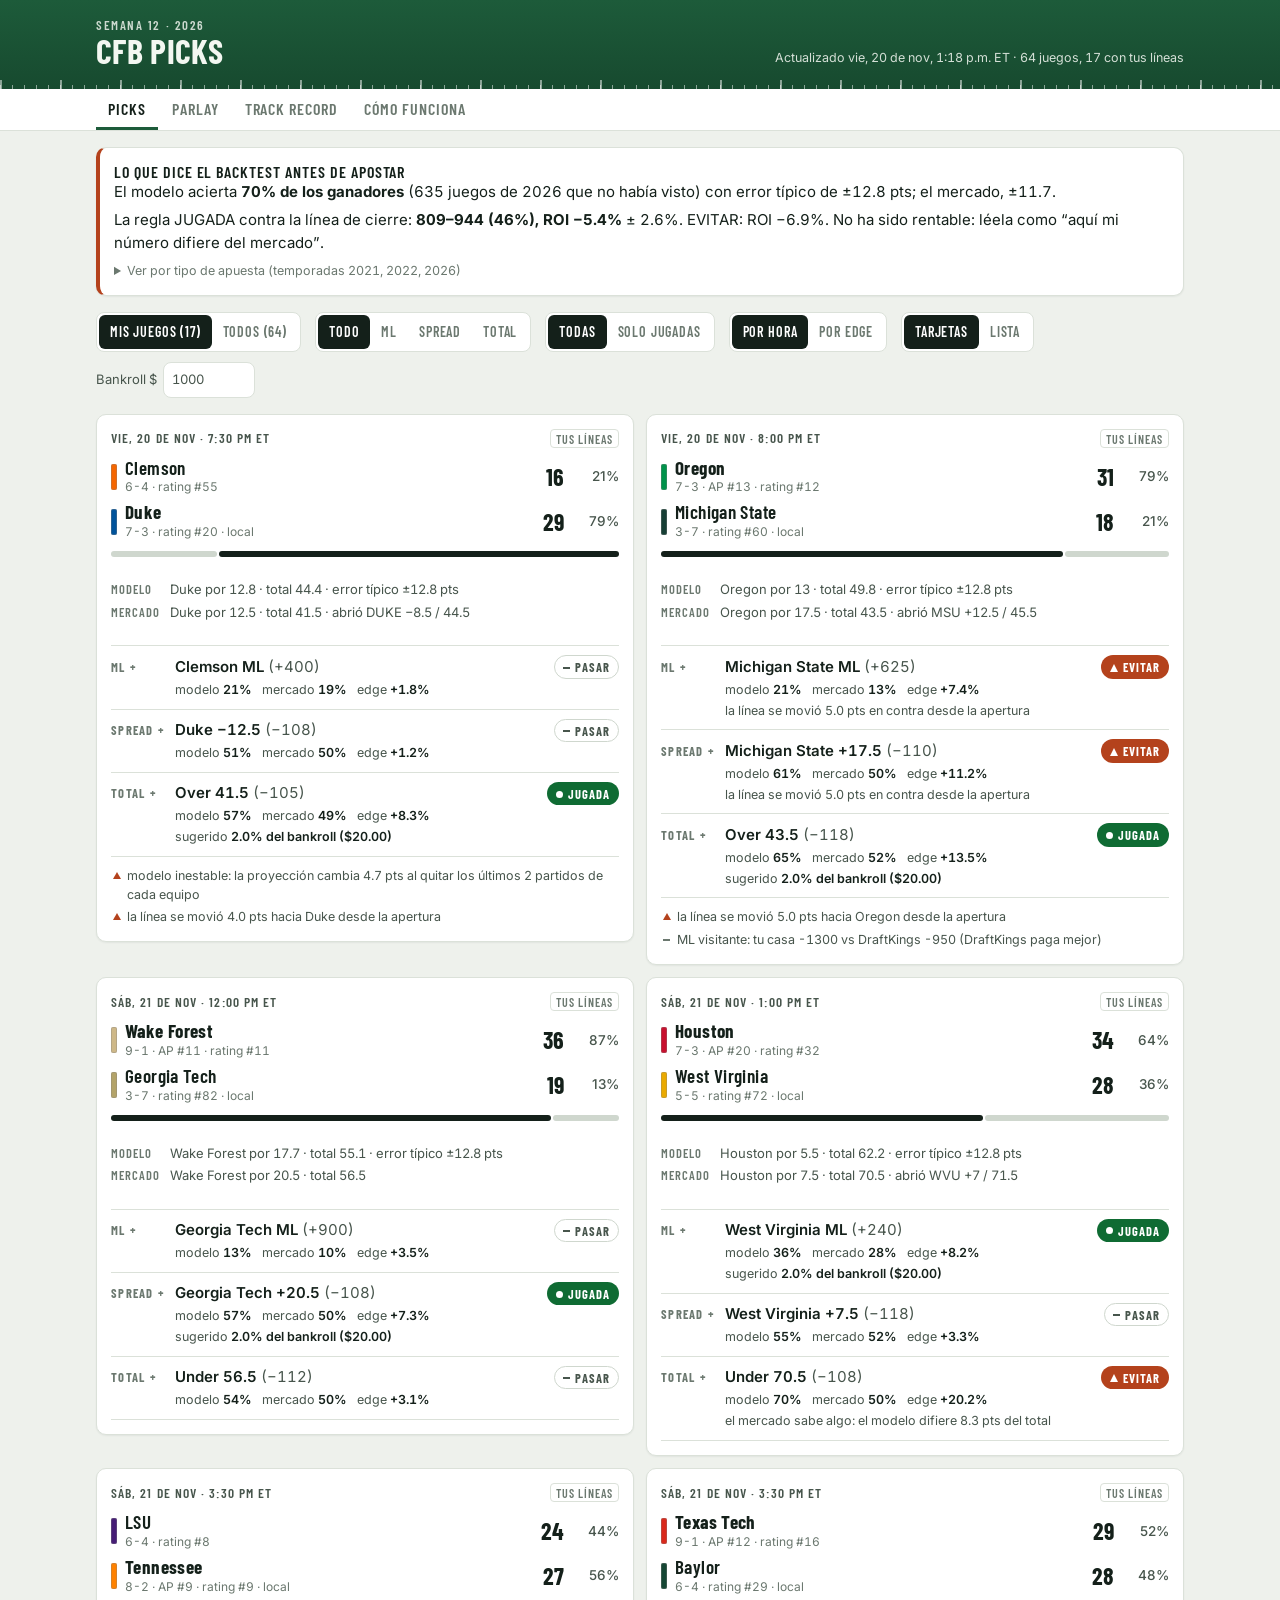
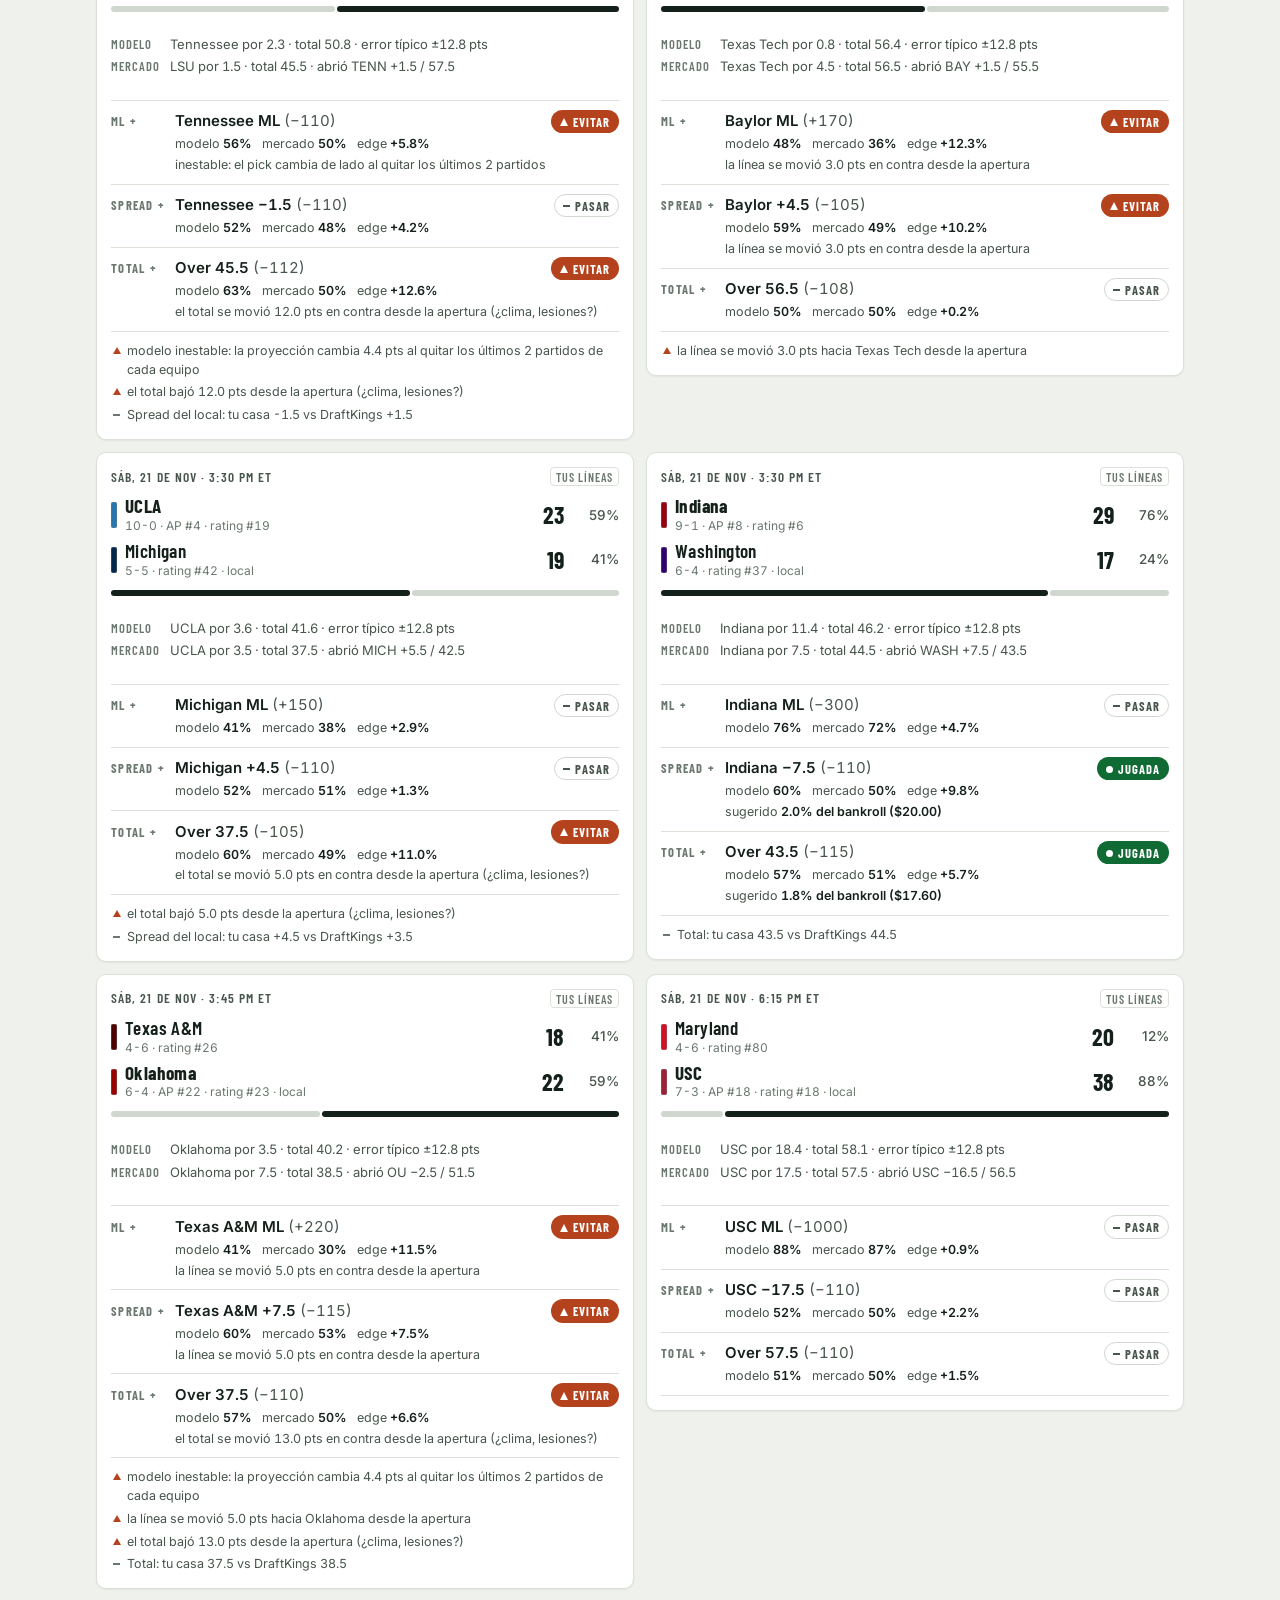
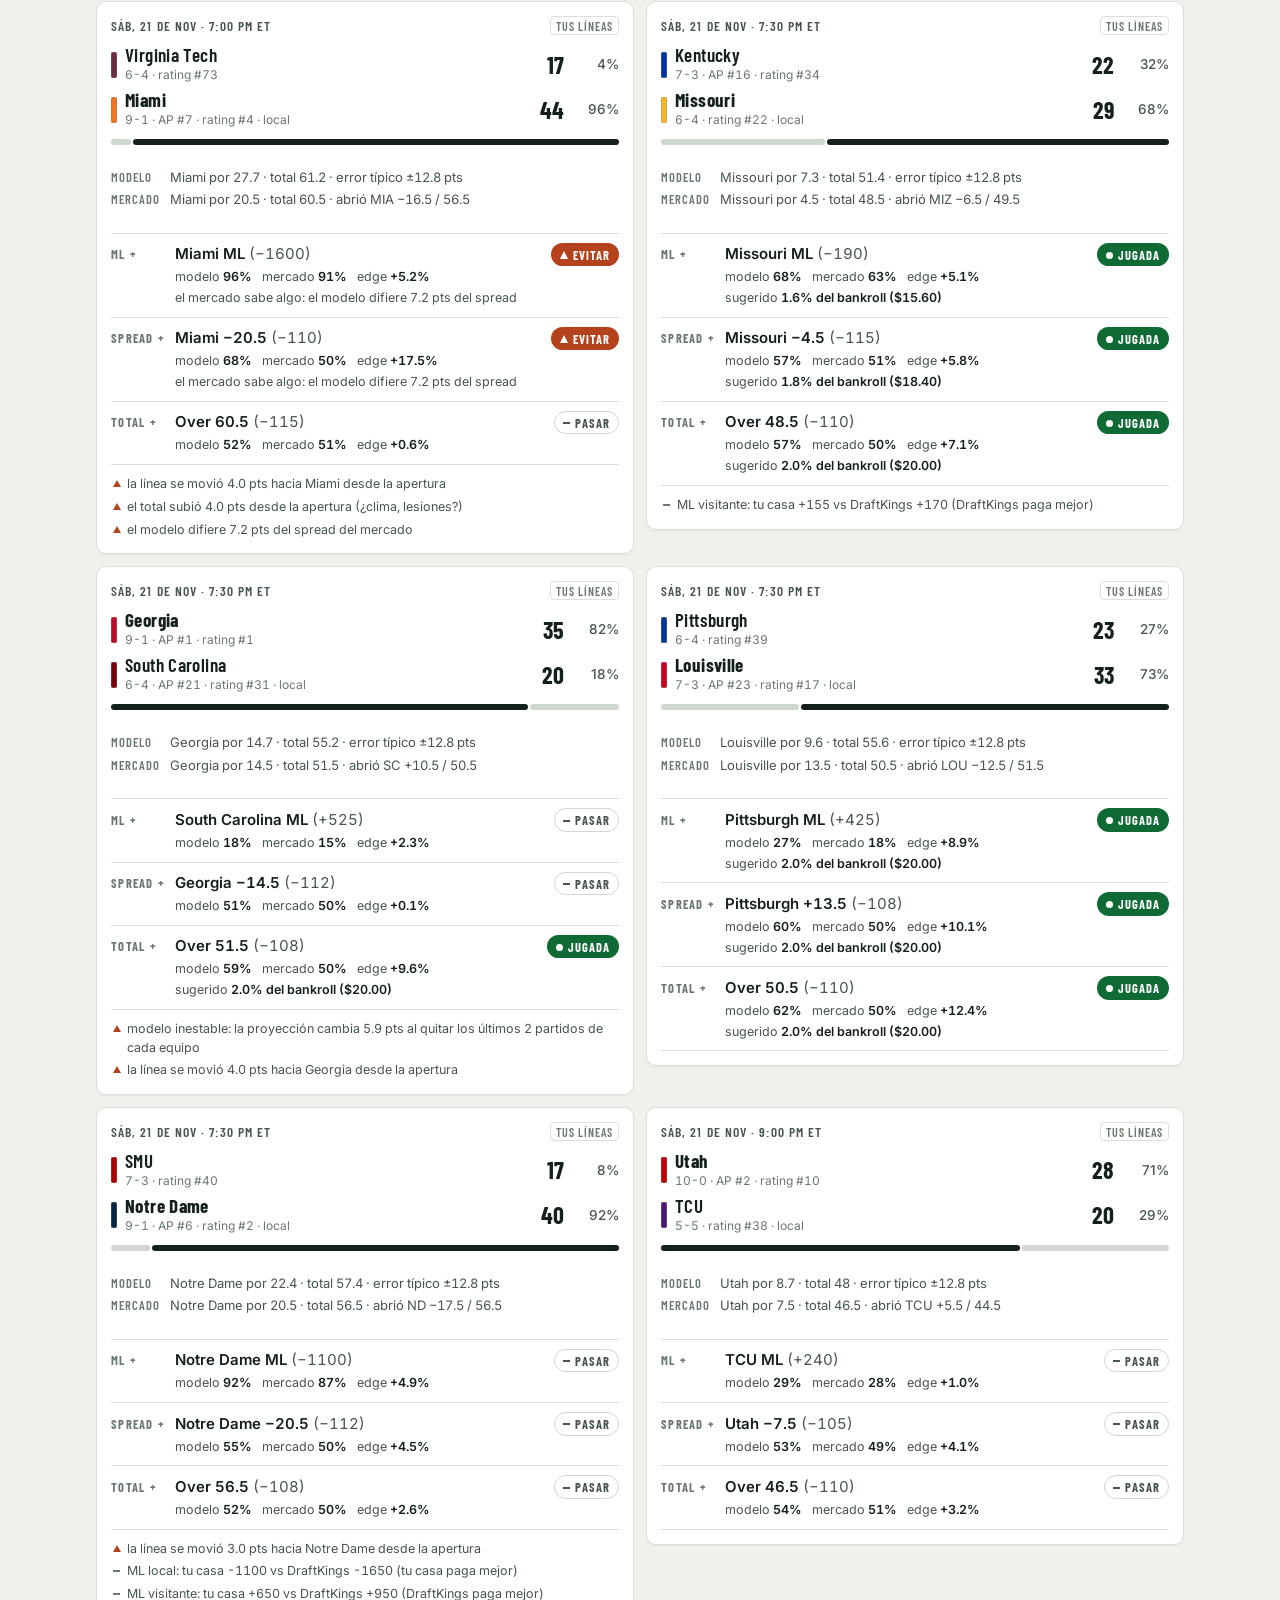
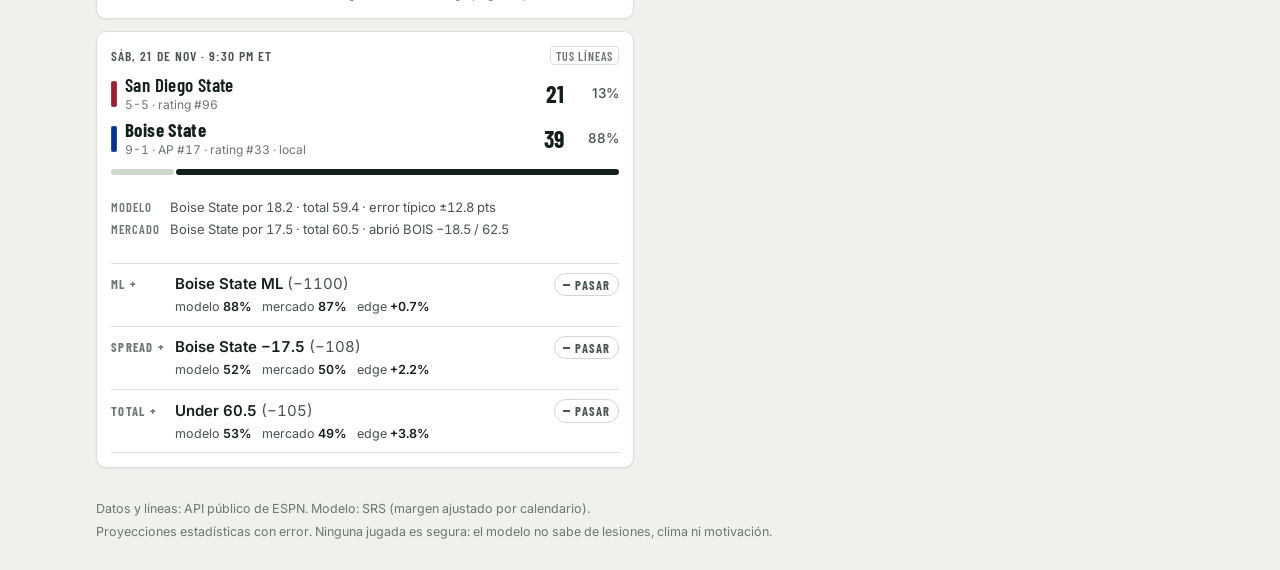
==== cfb-picks/site/index.html @ 41bb244f "Add cfb-picks: ESPN pipeline, SRS model with walk-forward backtest, picks site - Data: ESPN scoreboa" ====
<!doctype html>
<html lang="es">
<head>
<meta charset="utf-8">
<meta name="viewport" content="width=device-width, initial-scale=1, viewport-fit=cover">
<!-- head:start -->
<title>CFB Picks</title>
<meta name="claude:viewport-fit-sides" content="cover">
<link rel="stylesheet" href="https://fonts.googleapis.com/css2?family=Barlow+Condensed:wght@500;600;700&family=Inter:wght@400;500;600;700&display=swap">
<!-- head:end -->
<link rel="stylesheet" href="styles.css">
</head>
<body>
<!-- body:start -->
<header class="field">
  <div class="wrap field-inner">
    <div>
      <p class="eyebrow" id="hdr-week">College football</p>
      <h1>CFB Picks</h1>
    </div>
    <p class="field-meta" id="hdr-meta">Cargando…</p>
  </div>
  <div class="hashmarks" aria-hidden="true"></div>
</header>

<nav class="tabs" aria-label="Secciones">
  <div class="wrap tabs-inner">
    <a href="#picks" data-view="picks">Picks</a>
    <a href="#parlay" data-view="parlay">Parlay</a>
    <a href="#record" data-view="record">Track record</a>
    <a href="#como" data-view="como">Cómo funciona</a>
  </div>
</nav>

<main class="wrap" id="view" tabindex="-1">
  <p class="loading">Cargando los picks…</p>
</main>

<footer class="wrap foot">
  <p id="foot-gen"></p>
  <p>Proyecciones estadísticas con error. Ninguna jugada es segura: el modelo no sabe de lesiones, clima ni motivación.</p>
</footer>

<div class="tooltip" id="tooltip" role="status" hidden></div>
<!-- body:end -->
<script src="app.js"></script>
</body>
</html>
---- cfb-picks/site/styles.css ----
/* Layout: una banda "campo" arriba, pestañas pegajosas y una columna de tarjetas
   (dos columnas en pantallas anchas). Los números van en cifras tabulares. */
:root {
  --bg: #eef1ec;
  --surface: #ffffff;
  --surface-2: #f5f7f3;
  --ink: #14201a;
  --ink-2: #47554c;
  --muted: #6b786f;
  --line: #dbe1d9;
  --track: #cfd7ce;
  --field: #1d5b3a;
  --field-2: #174a2f;
  --field-ink: #f3f7f1;
  --chalk: rgba(255, 255, 255, 0.5);
  --play-bg: #0f6b33;
  --play-fg: #ffffff;
  --avoid-bg: #b4421c;
  --avoid-fg: #ffffff;
  --pass-fg: #47554c;
  --warn-ink: #8f3412;
  --good-ink: #0b5f2b;
  --bad-ink: #a12a2a;
  --series-1: #2a78d6;
  --series-2: #eb6834;
  --focus: #2a78d6;
  --shadow: 0 1px 2px rgba(20, 32, 26, 0.06);
  --display: "Barlow Condensed", "Arial Narrow", "Roboto Condensed", system-ui, sans-serif;
  --body: Inter, system-ui, -apple-system, "Segoe UI", Roboto, sans-serif;
  padding-top: env(safe-area-inset-top, 0px);
  padding-bottom: env(safe-area-inset-bottom, 0px);
}
@media (prefers-color-scheme: dark) {
  :root:not([data-theme="light"]) {
    --bg: #0e1411;
    --surface: #171f1a;
    --surface-2: #1d2721;
    --ink: #ecf1eb;
    --ink-2: #b8c3ba;
    --muted: #8a968d;
    --line: #2a352e;
    --track: #364239;
    --field: #17422b;
    --field-2: #123623;
    --field-ink: #eef4ec;
    --chalk: rgba(255, 255, 255, 0.34);
    --play-bg: #2faa58;
    --play-fg: #06140b;
    --avoid-bg: #e2733f;
    --avoid-fg: #1c0a03;
    --pass-fg: #b8c3ba;
    --warn-ink: #f0996d;
    --good-ink: #5fce85;
    --bad-ink: #ef8a8a;
    --series-1: #3987e5;
    --series-2: #d95926;
    --focus: #6aa6ee;
    --shadow: none;
    color-scheme: dark;
  }
}
:root[data-theme="dark"] {
  --bg: #0e1411;
  --surface: #171f1a;
  --surface-2: #1d2721;
  --ink: #ecf1eb;
  --ink-2: #b8c3ba;
  --muted: #8a968d;
  --line: #2a352e;
  --track: #364239;
  --field: #17422b;
  --field-2: #123623;
  --field-ink: #eef4ec;
  --chalk: rgba(255, 255, 255, 0.34);
  --play-bg: #2faa58;
  --play-fg: #06140b;
  --avoid-bg: #e2733f;
  --avoid-fg: #1c0a03;
  --pass-fg: #b8c3ba;
  --warn-ink: #f0996d;
  --good-ink: #5fce85;
  --bad-ink: #ef8a8a;
  --series-1: #3987e5;
  --series-2: #d95926;
  --focus: #6aa6ee;
  --shadow: none;
  color-scheme: dark;
}

* { box-sizing: border-box; }
html { -webkit-text-size-adjust: 100%; }
body {
  margin: 0;
  background: var(--bg);
  color: var(--ink);
  font: 400 15px/1.5 var(--body);
  font-variant-numeric: tabular-nums;
}
body::before {
  content: "";
  position: fixed;
  inset: 0 0 auto;
  height: env(safe-area-inset-top, 0px);
  z-index: 10;
  background: var(--field);
}
h1, h2, h3, p { margin: 0; }
button, input, select { font: inherit; color: inherit; }
a { color: inherit; }
:focus-visible { outline: 2px solid var(--focus); outline-offset: 2px; border-radius: 4px; }

.wrap {
  max-width: 1120px;
  margin-inline: auto;
  padding-left: max(16px, env(safe-area-inset-left, 0px));
  padding-right: max(16px, env(safe-area-inset-right, 0px));
}

/* ------------------------------------------------------------ banda superior */
.field {
  background: linear-gradient(180deg, var(--field), var(--field-2));
  color: var(--field-ink);
  margin-top: calc(-1 * env(safe-area-inset-top, 0px));
  padding-top: calc(env(safe-area-inset-top, 0px) + 18px);
}
.field-inner { display: flex; flex-wrap: wrap; align-items: flex-end; justify-content: space-between; gap: 6px 20px; padding-block: 0 12px; }
.eyebrow { font: 600 13px/1.2 var(--display); letter-spacing: 0.12em; text-transform: uppercase; opacity: 0.82; }
h1 { font: 700 34px/1 var(--display); letter-spacing: 0.01em; text-transform: uppercase; }
.field-meta { font-size: 12.5px; opacity: 0.86; min-width: 0; }
/* Marcas de yarda: una raya corta cada 5 "yardas" y una larga cada 10. */
.hashmarks {
  height: 9px;
  background:
    repeating-linear-gradient(90deg, var(--chalk) 0 2px, transparent 2px 60px) 0 100% / 100% 9px no-repeat,
    repeating-linear-gradient(90deg, var(--chalk) 0 1px, transparent 1px 12px) 0 100% / 100% 4px no-repeat;
}

.tabs {
  position: sticky;
  top: env(safe-area-inset-top, 0px);
  z-index: 9;
  background: var(--surface);
  border-bottom: 1px solid var(--line);
}
.tabs-inner { display: flex; gap: 2px; overflow-x: auto; scrollbar-width: none; }
.tabs-inner::-webkit-scrollbar { display: none; }
.tabs a {
  flex: 0 0 auto;
  padding: 12px 12px 10px;
  font: 600 16px/1 var(--display);
  letter-spacing: 0.06em;
  text-transform: uppercase;
  text-decoration: none;
  color: var(--muted);
  border-bottom: 3px solid transparent;
}
.tabs a[aria-current="page"] { color: var(--ink); border-bottom-color: var(--field); }

main { padding-block: 16px 28px; display: flex; flex-direction: column; gap: 16px; min-height: 50vh; }
main:focus { outline: none; }
.loading, .empty { color: var(--muted); padding-block: 24px; }
.foot { padding-block: 4px 28px; color: var(--muted); font-size: 12.5px; display: flex; flex-direction: column; gap: 4px; }

/* -------------------------------------------------------------- piezas base */
.h2 { font: 700 22px/1.15 var(--display); letter-spacing: 0.03em; text-transform: uppercase; text-wrap: balance; }
.h3 { font: 600 16px/1.2 var(--display); letter-spacing: 0.06em; text-transform: uppercase; color: var(--ink-2); }
.lede { color: var(--ink-2); max-width: 68ch; }
.small { font-size: 12.5px; color: var(--muted); }
.stack { display: flex; flex-direction: column; gap: 12px; }
.panel { background: var(--surface); border: 1px solid var(--line); border-radius: 10px; padding: 14px; box-shadow: var(--shadow); min-width: 0; }
.panel.flat { background: var(--surface-2); box-shadow: none; }
.num { font-variant-numeric: tabular-nums; white-space: nowrap; }
.pos { color: var(--good-ink); }
.neg { color: var(--bad-ink); }

.pill {
  display: inline-flex; align-items: center; gap: 5px;
  font: 700 12.5px/1 var(--display); letter-spacing: 0.08em; text-transform: uppercase;
  padding: 5px 8px 4px; border-radius: 999px; white-space: nowrap; border: 1.5px solid transparent;
}
.pill::before { content: ""; width: 7px; height: 7px; flex: 0 0 auto; }
.pill.jugada { background: var(--play-bg); color: var(--play-fg); }
.pill.jugada::before { background: currentColor; border-radius: 50%; }
.pill.evitar { background: var(--avoid-bg); color: var(--avoid-fg); }
.pill.evitar::before { width: 0; height: 0; border-left: 4.5px solid transparent; border-right: 4.5px solid transparent; border-bottom: 8px solid currentColor; }
.pill.pasar, .pill.sin { color: var(--pass-fg); border-color: var(--track); }
.pill.pasar::before, .pill.sin::before { height: 2px; background: currentColor; }

/* ------------------------------------------------------------------ filtros */
.filters { display: flex; flex-wrap: wrap; gap: 10px 14px; align-items: center; }
.seg { display: inline-flex; background: var(--surface); border: 1px solid var(--line); border-radius: 8px; padding: 2px; }
.seg button {
  border: 0; background: transparent; cursor: pointer; border-radius: 6px;
  padding: 7px 11px; min-height: 34px;
  font: 600 14px/1 var(--display); letter-spacing: 0.06em; text-transform: uppercase; color: var(--muted);
}
.seg button[aria-pressed="true"] { background: var(--ink); color: var(--surface); }
.field-input { display: inline-flex; align-items: center; gap: 6px; font-size: 13px; color: var(--ink-2); }
.field-input input { width: 92px; padding: 7px 8px; border: 1px solid var(--line); border-radius: 8px; background: var(--surface); min-height: 34px; }
.btn {
  border: 1px solid var(--line); background: var(--surface); border-radius: 8px; padding: 8px 12px; min-height: 36px; cursor: pointer;
  font: 600 14px/1 var(--display); letter-spacing: 0.06em; text-transform: uppercase;
}
.btn.primary { background: var(--ink); color: var(--surface); border-color: var(--ink); }
.btn.ghost { background: transparent; }

/* ------------------------------------------------------------------- avisos */
.notice { border-left: 4px solid var(--avoid-bg); }
.notice .h3 { color: var(--ink); }
.notice p + p { margin-top: 6px; }
.notice details { margin-top: 8px; }
summary { cursor: pointer; }
.kv { display: grid; grid-template-columns: repeat(auto-fit, minmax(150px, 1fr)); gap: 10px; }
.kv > div { min-width: 0; }
.kv .k { font: 600 12.5px/1.2 var(--display); letter-spacing: 0.08em; text-transform: uppercase; color: var(--muted); }
.kv .v { font: 600 22px/1.2 var(--body); font-variant-numeric: normal; }
.kv .s { font-size: 12.5px; color: var(--muted); }

/* ----------------------------------------------------------------- tarjetas */
.cards { display: grid; grid-template-columns: repeat(auto-fill, minmax(min(100%, 420px), 1fr)); gap: 12px; align-items: start; }
.game { display: flex; flex-direction: column; gap: 10px; }
.game-top { display: flex; justify-content: space-between; align-items: center; gap: 8px; }
.kick { font: 600 13.5px/1 var(--display); letter-spacing: 0.08em; text-transform: uppercase; color: var(--ink-2); }
.tag { font: 600 12px/1 var(--display); letter-spacing: 0.08em; text-transform: uppercase; color: var(--muted); border: 1px solid var(--line); border-radius: 4px; padding: 3px 5px 2px; }
.tags { display: flex; gap: 6px; }

.teams { display: grid; grid-template-columns: minmax(0, 1fr) auto auto; gap: 6px 12px; align-items: center; }
.team { display: flex; align-items: center; gap: 8px; min-width: 0; }
.chip { width: 6px; height: 26px; border-radius: 2px; flex: 0 0 auto; box-shadow: inset 0 0 0 1px rgba(128, 128, 128, 0.35); }
.team-name { min-width: 0; }
.team-name b { font: 600 19px/1.1 var(--display); letter-spacing: 0.02em; display: block; overflow-wrap: anywhere; }
.team-name span { font-size: 12px; color: var(--muted); display: block; }
.proj { font: 700 24px/1 var(--display); text-align: right; }
.wp { font: 500 13.5px/1 var(--body); color: var(--ink-2); text-align: right; min-width: 3.2em; }
.team.fav .team-name b { font-weight: 700; }
.wpbar { display: flex; gap: 2px; height: 6px; }
.wpbar i { display: block; height: 100%; background: var(--track); border-radius: 3px; min-width: 2px; }
.wpbar i.fav { background: var(--ink); }

.lines { display: grid; grid-template-columns: auto minmax(0, 1fr); gap: 3px 10px; font-size: 13px; color: var(--ink-2); }
.lines dt { font: 600 12.5px/1.5 var(--display); letter-spacing: 0.08em; text-transform: uppercase; color: var(--muted); }
.lines dd { margin: 0; min-width: 0; }

.markets { display: flex; flex-direction: column; border-top: 1px solid var(--line); }
.mkt { border-bottom: 1px solid var(--line); }
.mkt > summary { list-style: none; display: grid; grid-template-columns: 54px minmax(0, 1fr) auto; gap: 2px 10px; align-items: center; padding: 9px 0; }
.mkt > summary::-webkit-details-marker { display: none; }
.mkt-type { font: 700 12.5px/1 var(--display); letter-spacing: 0.1em; text-transform: uppercase; color: var(--muted); }
.mkt-pick { font-weight: 600; min-width: 0; overflow-wrap: anywhere; }
.mkt-pick .price { font-weight: 400; color: var(--ink-2); }
.mkt-sub { grid-column: 2 / 4; font-size: 12.5px; color: var(--ink-2); display: flex; flex-wrap: wrap; gap: 2px 10px; }
.mkt-sub b { color: var(--ink); font-weight: 600; }
.mkt-body { padding: 0 0 10px 64px; font-size: 12.5px; color: var(--ink-2); display: flex; flex-direction: column; gap: 6px; }
.mkt-body ul { margin: 0; padding-left: 16px; }
.mkt[open] > summary .mkt-type::after { content: " −"; }
.mkt:not([open]) > summary .mkt-type::after { content: " +"; }
.alerts { margin: 0; padding: 0; list-style: none; display: flex; flex-direction: column; gap: 4px; font-size: 12.5px; }
.alerts li { padding-left: 16px; position: relative; color: var(--ink-2); }
.alerts li::before { content: ""; position: absolute; left: 2px; top: 5px; border-left: 4px solid transparent; border-right: 4px solid transparent; border-bottom: 7px solid var(--avoid-bg); }
.alerts li.cmp::before { border: 0; width: 7px; height: 2px; top: 8px; left: 2px; background: var(--muted); }
.note { font-size: 13px; background: var(--surface-2); border-radius: 6px; padding: 8px 10px; }

table { border-collapse: collapse; width: 100%; font-size: 13px; }
th, td { padding: 7px 8px; text-align: right; border-bottom: 1px solid var(--line); white-space: nowrap; }
th { font: 600 12.5px/1.2 var(--display); letter-spacing: 0.08em; text-transform: uppercase; color: var(--muted); }
th:first-child, td:first-child { text-align: left; padding-left: 0; }
td:last-child, th:last-child { padding-right: 0; }
td.wrapcell { white-space: normal; min-width: 130px; }
tr.hl td { background: var(--surface-2); }
.scroll { overflow-x: auto; }
.mini { font-size: 12.5px; }
.mini th, .mini td { padding: 5px 6px; }

/* -------------------------------------------------------------------- lista */
.plays { display: flex; flex-direction: column; }
.play { display: grid; grid-template-columns: auto minmax(0, 1fr) auto; gap: 2px 10px; align-items: center; padding: 10px 0; border-bottom: 1px solid var(--line); }
.play:last-child { border-bottom: 0; }
.play .what { font-weight: 600; min-width: 0; overflow-wrap: anywhere; }
.play .what .price { font-weight: 400; color: var(--ink-2); }
.play .edge { font: 700 19px/1 var(--display); text-align: right; }
.play .sub { grid-column: 2 / 4; font-size: 12.5px; color: var(--ink-2); }
.rankno { font: 600 13px/1 var(--display); color: var(--muted); min-width: 1.6em; }

/* ------------------------------------------------------------------- parlay */
.legrow { display: grid; grid-template-columns: minmax(0, 1fr); gap: 6px; padding: 10px 0; border-bottom: 1px solid var(--line); }
.legrow:last-child { border-bottom: 0; }
.legrow .when { font-size: 12px; color: var(--muted); }
.legopts { display: grid; grid-template-columns: 1fr 1fr; gap: 6px; }
.leg {
  text-align: left; border: 1.5px solid var(--line); background: var(--surface); border-radius: 8px; padding: 8px 10px; cursor: pointer; min-width: 0;
  display: grid; grid-template-columns: minmax(0, 1fr) auto; gap: 2px 8px; align-items: baseline;
}
.leg b { font: 600 16px/1.15 var(--display); letter-spacing: 0.02em; overflow-wrap: anywhere; }
.leg .o { font-weight: 600; }
.leg .p { grid-column: 1 / 3; font-size: 12px; color: var(--muted); }
.leg[aria-pressed="true"] { border-color: var(--ink); background: var(--surface-2); box-shadow: inset 0 0 0 1px var(--ink); }
.leg:disabled { opacity: 0.5; cursor: default; }
.slip {
  position: sticky; bottom: 0; z-index: 5; background: var(--surface); border: 1px solid var(--line); border-radius: 12px 12px 0 0; border-bottom: 0;
  padding: 0 14px env(safe-area-inset-bottom, 0px); box-shadow: 0 -6px 18px rgba(0, 0, 0, 0.12);
}
.slip > summary { list-style: none; display: flex; justify-content: space-between; align-items: center; gap: 10px; padding: 12px 0; }
.slip > summary::-webkit-details-marker { display: none; }
.slip > summary .h3 { color: var(--ink); }
.slip-sum { font: 700 17px/1 var(--display); letter-spacing: 0.02em; display: inline-flex; align-items: center; gap: 10px; }
.slip-sum::after { content: "Ver"; font: 600 12.5px/1 var(--display); letter-spacing: 0.08em; text-transform: uppercase; color: var(--muted); border: 1px solid var(--line); border-radius: 6px; padding: 5px 7px 4px; }
.slip[open] .slip-sum::after { content: "Ocultar"; }
.slip-body { display: flex; flex-direction: column; gap: 10px; padding-bottom: 12px; max-height: 58vh; overflow-y: auto; }
.slip-grid { display: grid; grid-template-columns: repeat(auto-fit, minmax(96px, 1fr)); gap: 8px 12px; }
.slip-grid .k { font: 600 12px/1.2 var(--display); letter-spacing: 0.08em; text-transform: uppercase; color: var(--muted); }
.slip-grid .v { font: 700 21px/1.1 var(--display); }
.slip-legs { display: flex; flex-wrap: wrap; gap: 6px; }
.slip-legs button { border: 1px solid var(--line); background: var(--surface-2); border-radius: 999px; padding: 5px 9px; font-size: 12.5px; cursor: pointer; }
.weak td:first-child { font-weight: 700; }
.cell2 small { display: block; font-weight: 400; font-size: 11.5px; color: var(--muted); }
.pm { color: var(--muted); font-size: 11.5px; }

/* ------------------------------------------------------------------ gráficas */
.chart { position: relative; width: 100%; }
.chart svg { display: block; width: 100%; height: auto; overflow: visible; }
.chart text { font: 500 11.5px var(--body); fill: var(--muted); font-variant-numeric: tabular-nums; }
.chart .lbl { fill: var(--ink-2); font-weight: 600; }
.chart .grid { stroke: var(--line); stroke-width: 1; }
.chart .axis { stroke: var(--track); stroke-width: 1; }
.legend { display: flex; flex-wrap: wrap; gap: 4px 16px; font-size: 12.5px; color: var(--ink-2); }
.legend span { display: inline-flex; align-items: center; gap: 6px; }
.legend i { width: 14px; height: 3px; border-radius: 2px; display: inline-block; }
.legend i.dot { width: 9px; height: 9px; border-radius: 50%; }
.tooltip {
  position: fixed; z-index: 30; pointer-events: none; max-width: 240px;
  background: var(--ink); color: var(--surface); border-radius: 8px; padding: 8px 10px; font-size: 12.5px; line-height: 1.4;
  box-shadow: 0 6px 20px rgba(0, 0, 0, 0.25);
}
.tooltip b { font-size: 14px; display: block; }
.bars { display: grid; grid-template-columns: minmax(84px, auto) minmax(0, 1fr) auto; gap: 8px 10px; align-items: center; font-size: 13px; }
.bars .bar { height: 14px; background: var(--track); border-radius: 0 4px 4px 0; min-width: 2px; }
.bars .bar.hl { background: var(--series-1); }
.bars .name { color: var(--ink-2); }
.bars .name.hl { color: var(--ink); font-weight: 600; }
.meter { display: inline-block; vertical-align: middle; width: 56px; height: 6px; border-radius: 3px; background: var(--track); margin-right: 6px; overflow: hidden; }
.meter i { display: block; height: 100%; background: var(--series-1); border-radius: 3px; }
.two { display: grid; grid-template-columns: repeat(auto-fit, minmax(min(100%, 420px), 1fr)); gap: 12px; align-items: start; }

.prose { max-width: 70ch; display: flex; flex-direction: column; gap: 10px; }
.prose ul, .prose ol { margin: 0; padding-left: 20px; display: flex; flex-direction: column; gap: 6px; }
.prose code { font-size: 0.92em; background: var(--surface-2); padding: 1px 5px; border-radius: 4px; }

@media (max-width: 480px) {
  h1 { font-size: 30px; }
  .mkt-body { padding-left: 0; }
  .panel { padding: 12px; }
  .opt { display: none; }
  .meter { width: 34px; }
  .mini th, .mini td { padding: 5px 4px; }
}
@media (prefers-reduced-motion: reduce) { * { scroll-behavior: auto !important; } }
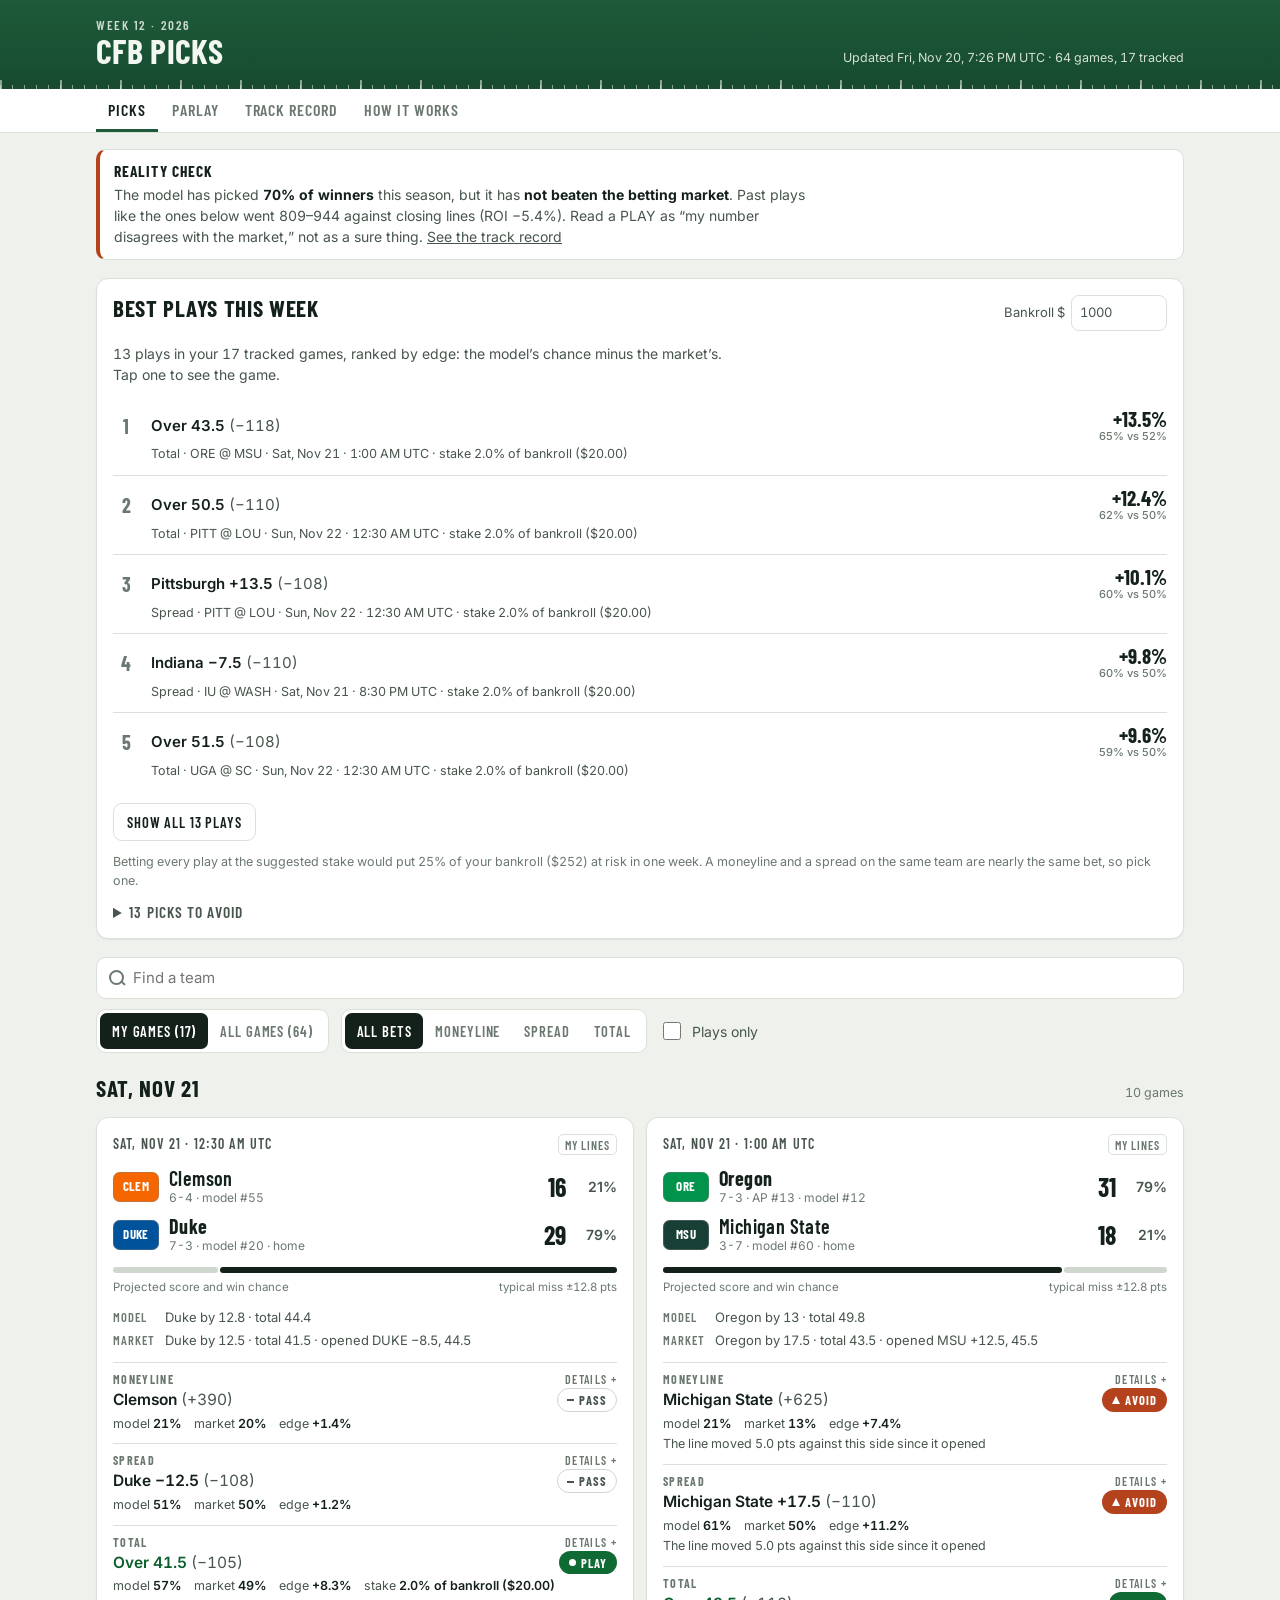
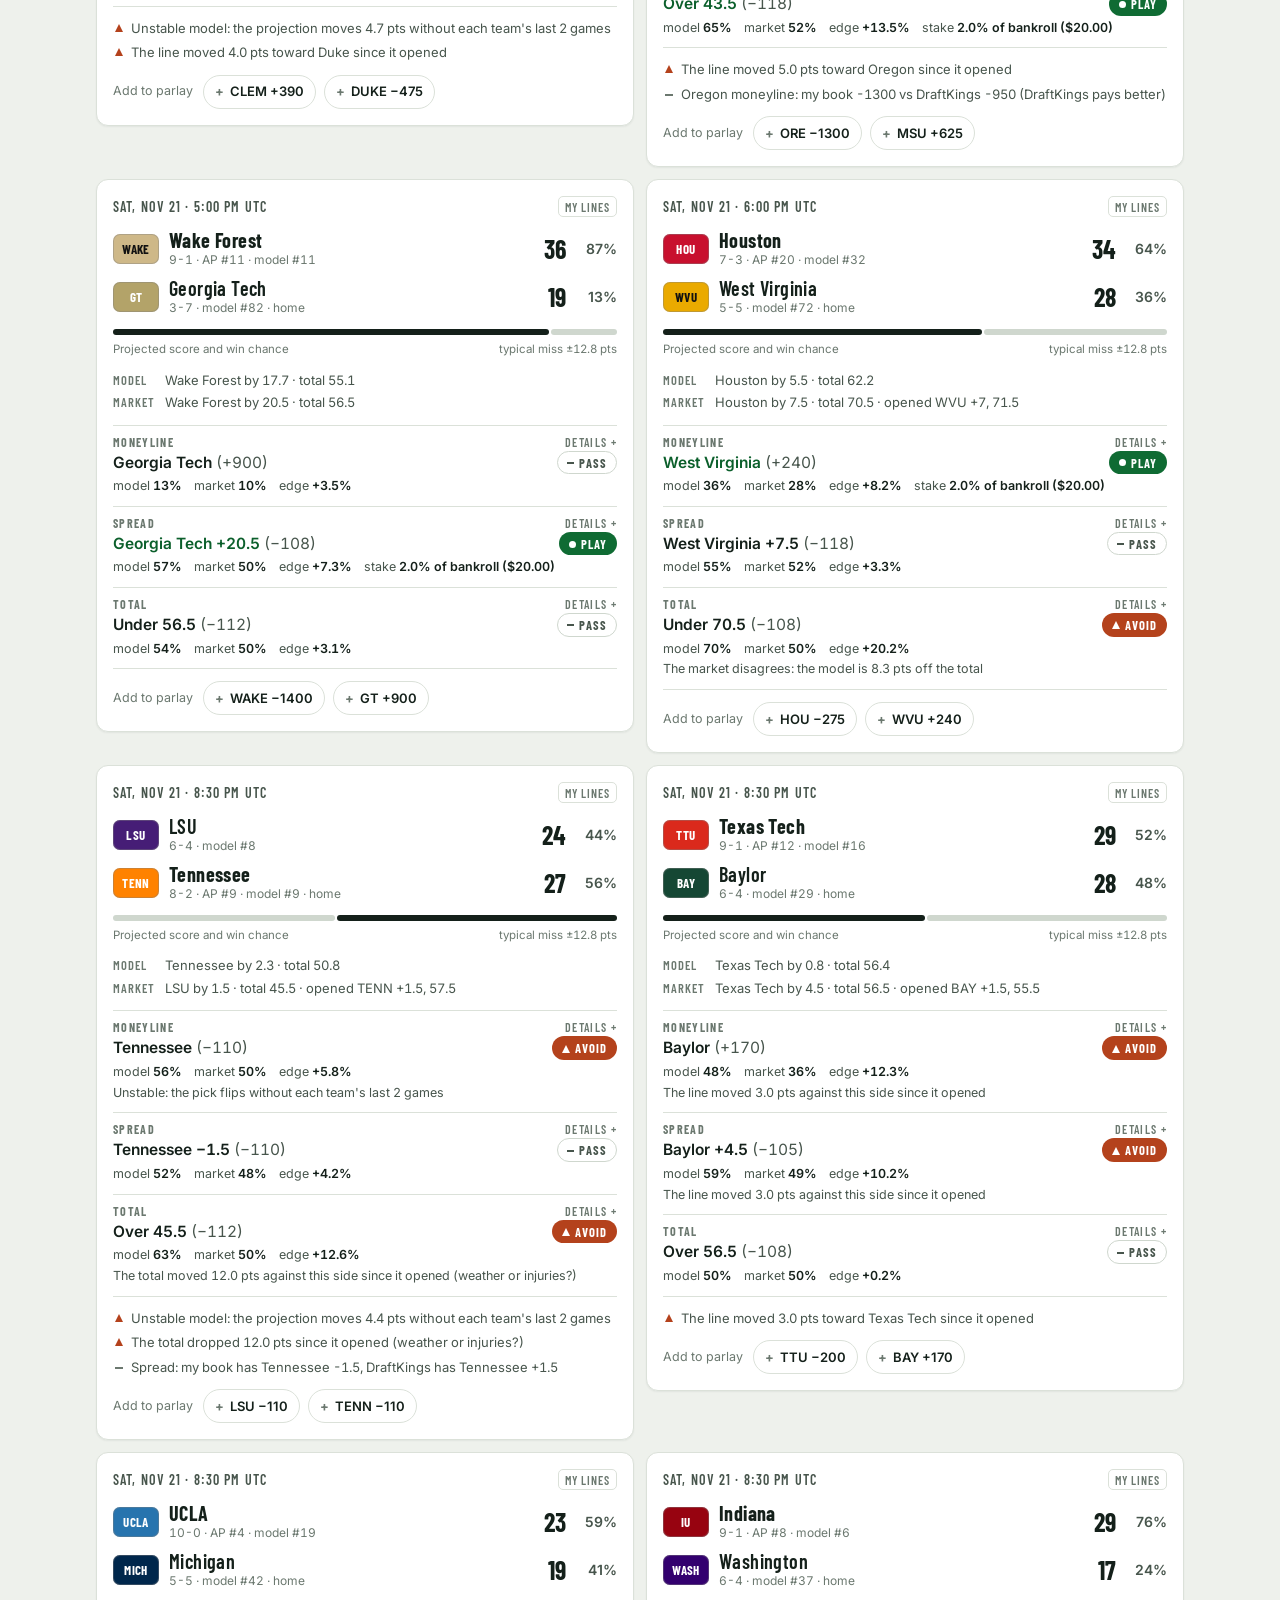
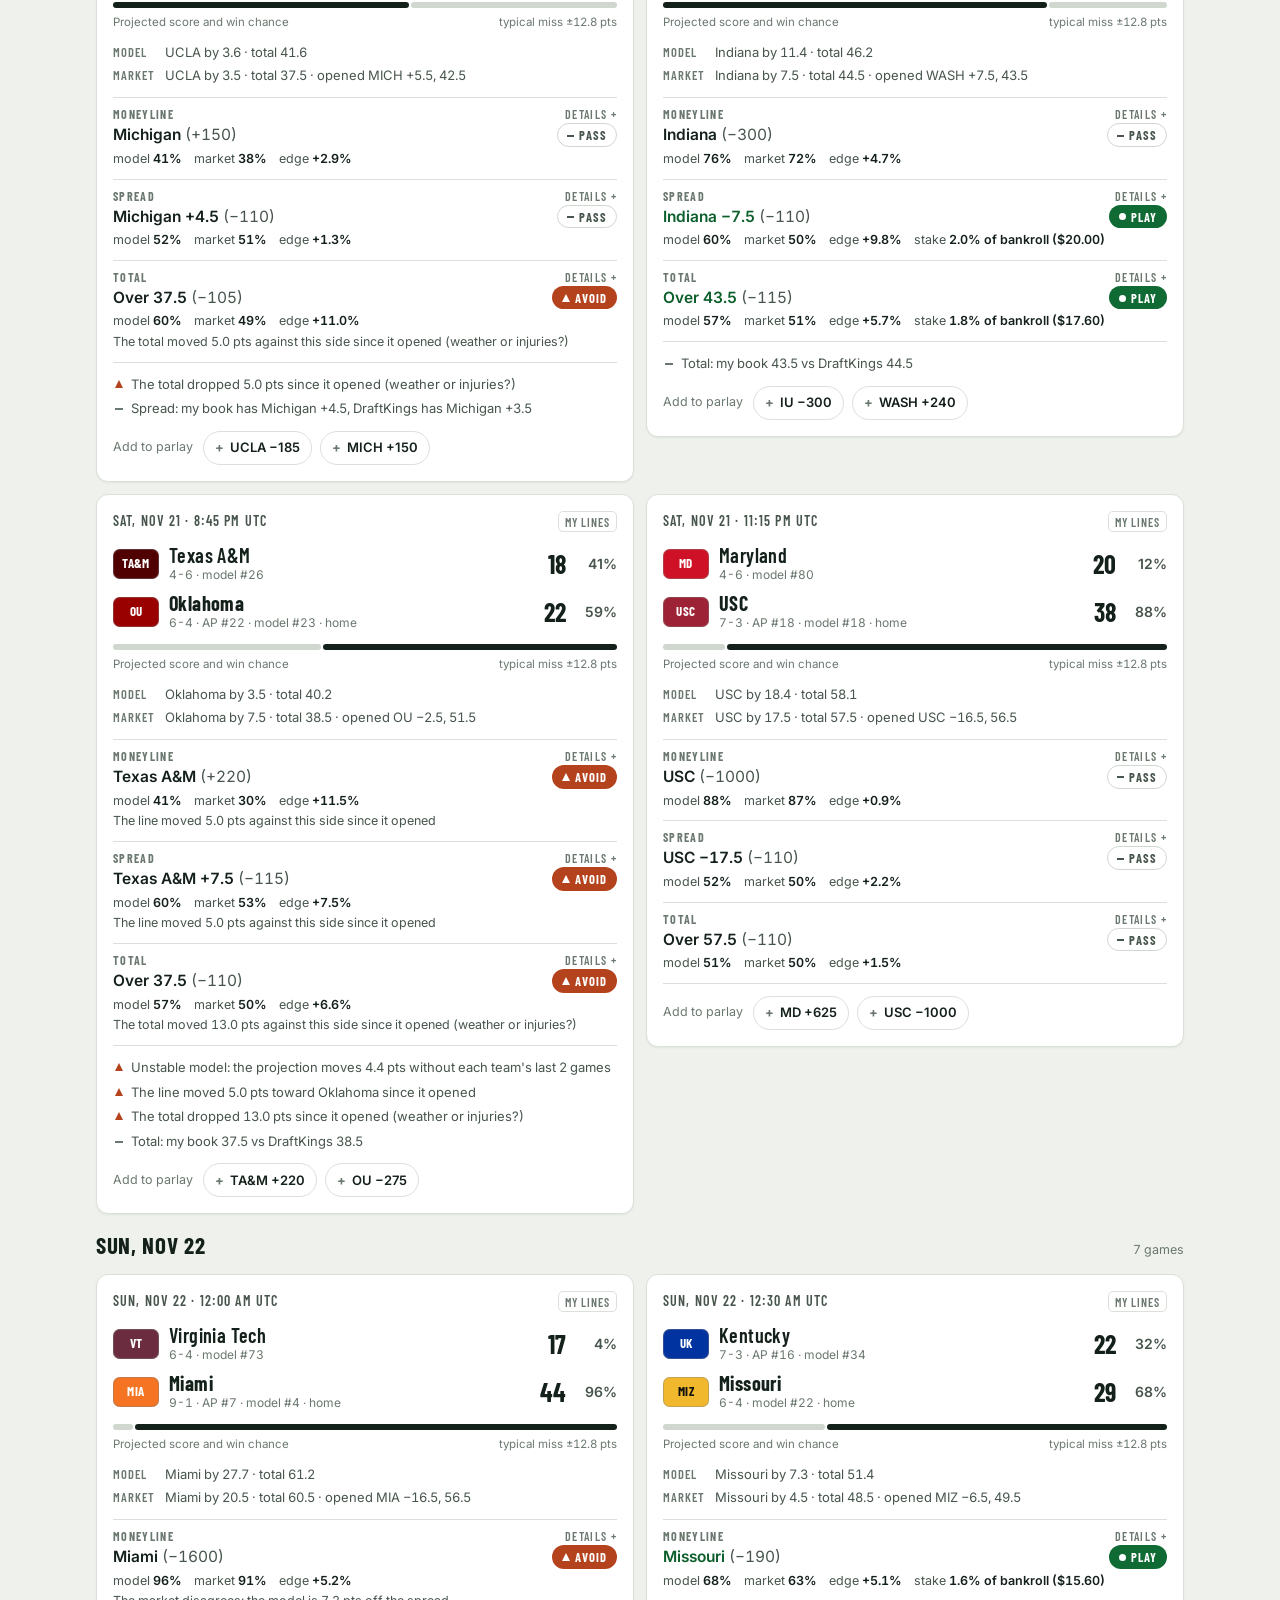
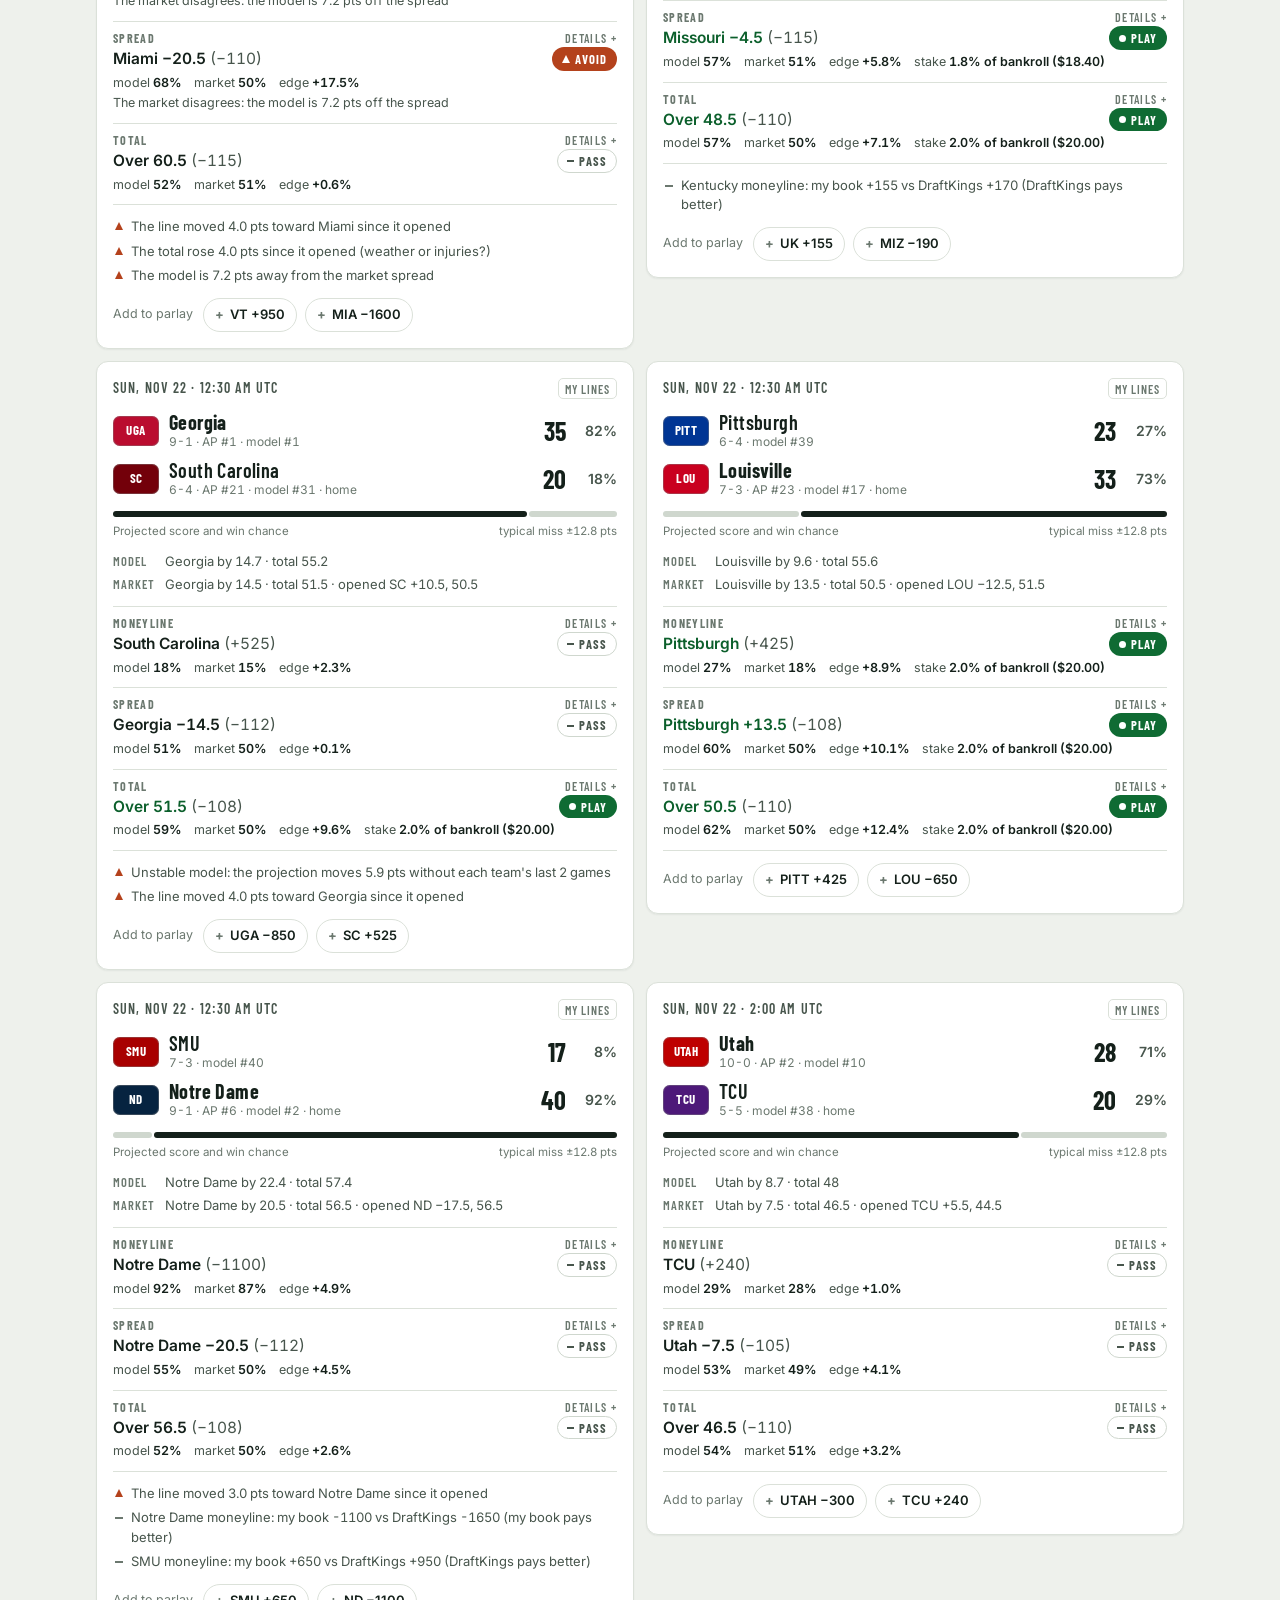
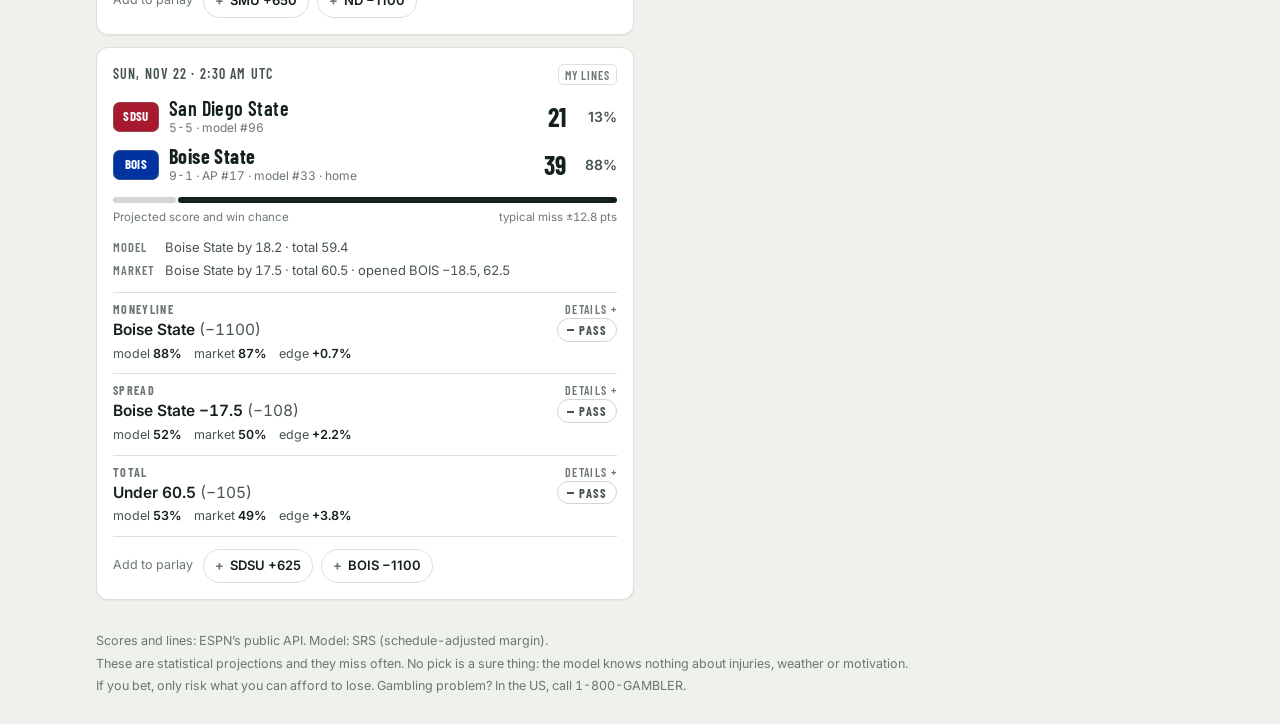
==== commit 76a87399: "Convert cfb-picks to English and redesign the site for clarity - Site: English UI with a ranked "bes" ====
--- a/cfb-picks/site/index.html
+++ b/cfb-picks/site/index.html
@@ -1,8 +1,9 @@
 <!doctype html>
-<html lang="es">
+<html lang="en">
 <head>
 <meta charset="utf-8">
 <meta name="viewport" content="width=device-width, initial-scale=1, viewport-fit=cover">
+<meta name="description" content="Weekly college football projections: projected scores, win probabilities and how they compare with the betting market.">
 <!-- head:start -->
 <title>CFB Picks</title>
 <meta name="claude:viewport-fit-sides" content="cover">
@@ -18,27 +19,28 @@
       <p class="eyebrow" id="hdr-week">College football</p>
       <h1>CFB Picks</h1>
     </div>
-    <p class="field-meta" id="hdr-meta">Cargando…</p>
+    <p class="field-meta" id="hdr-meta">Loading…</p>
   </div>
   <div class="hashmarks" aria-hidden="true"></div>
 </header>
 
-<nav class="tabs" aria-label="Secciones">
+<nav class="tabs" aria-label="Sections">
   <div class="wrap tabs-inner">
     <a href="#picks" data-view="picks">Picks</a>
-    <a href="#parlay" data-view="parlay">Parlay</a>
+    <a href="#parlay" data-view="parlay">Parlay<span class="count" id="parlay-count" hidden></span></a>
     <a href="#record" data-view="record">Track record</a>
-    <a href="#como" data-view="como">Cómo funciona</a>
+    <a href="#how" data-view="how">How it works</a>
   </div>
 </nav>
 
 <main class="wrap" id="view" tabindex="-1">
-  <p class="loading">Cargando los picks…</p>
+  <p class="loading">Loading this week's picks…</p>
 </main>
 
 <footer class="wrap foot">
   <p id="foot-gen"></p>
-  <p>Proyecciones estadísticas con error. Ninguna jugada es segura: el modelo no sabe de lesiones, clima ni motivación.</p>
+  <p>These are statistical projections and they miss often. No pick is a sure thing: the model knows nothing about injuries, weather or motivation.</p>
+  <p>If you bet, only risk what you can afford to lose. Gambling problem? In the US, call 1-800-GAMBLER.</p>
 </footer>
 
 <div class="tooltip" id="tooltip" role="status" hidden></div>
--- a/cfb-picks/site/styles.css
+++ b/cfb-picks/site/styles.css
@@ -1,9 +1,9 @@
-/* Layout: una banda "campo" arriba, pestañas pegajosas y una columna de tarjetas
-   (dos columnas en pantallas anchas). Los números van en cifras tabulares. */
+/* Layout: a "field" band on top, sticky tabs, then one column of cards
+   (two columns on wide screens). Numbers use tabular figures. */
 :root {
   --bg: #eef1ec;
   --surface: #ffffff;
-  --surface-2: #f5f7f3;
+  --surface-2: #f4f7f2;
   --ink: #14201a;
   --ink-2: #47554c;
   --muted: #6b786f;
@@ -15,10 +15,11 @@
   --chalk: rgba(255, 255, 255, 0.5);
   --play-bg: #0f6b33;
   --play-fg: #ffffff;
+  --play-soft: #e3f2e7;
   --avoid-bg: #b4421c;
   --avoid-fg: #ffffff;
+  --avoid-soft: #fbe9e1;
   --pass-fg: #47554c;
-  --warn-ink: #8f3412;
   --good-ink: #0b5f2b;
   --bad-ink: #a12a2a;
   --series-1: #2a78d6;
@@ -46,10 +47,11 @@
     --chalk: rgba(255, 255, 255, 0.34);
     --play-bg: #2faa58;
     --play-fg: #06140b;
+    --play-soft: #16301f;
     --avoid-bg: #e2733f;
     --avoid-fg: #1c0a03;
+    --avoid-soft: #33201a;
     --pass-fg: #b8c3ba;
-    --warn-ink: #f0996d;
     --good-ink: #5fce85;
     --bad-ink: #ef8a8a;
     --series-1: #3987e5;
@@ -74,10 +76,11 @@
   --chalk: rgba(255, 255, 255, 0.34);
   --play-bg: #2faa58;
   --play-fg: #06140b;
+  --play-soft: #16301f;
   --avoid-bg: #e2733f;
   --avoid-fg: #1c0a03;
+  --avoid-soft: #33201a;
   --pass-fg: #b8c3ba;
-  --warn-ink: #f0996d;
   --good-ink: #5fce85;
   --bad-ink: #ef8a8a;
   --series-1: #3987e5;
@@ -104,9 +107,10 @@
   z-index: 10;
   background: var(--field);
 }
-h1, h2, h3, p { margin: 0; }
+h1, h2, h3, p, dl, dd { margin: 0; }
 button, input, select { font: inherit; color: inherit; }
 a { color: inherit; }
+summary { cursor: pointer; }
 :focus-visible { outline: 2px solid var(--focus); outline-offset: 2px; border-radius: 4px; }
 
 .wrap {
@@ -116,7 +120,7 @@
   padding-right: max(16px, env(safe-area-inset-right, 0px));
 }
 
-/* ------------------------------------------------------------ banda superior */
+/* --------------------------------------------------------------- top band */
 .field {
   background: linear-gradient(180deg, var(--field), var(--field-2));
   color: var(--field-ink);
@@ -127,7 +131,7 @@
 .eyebrow { font: 600 13px/1.2 var(--display); letter-spacing: 0.12em; text-transform: uppercase; opacity: 0.82; }
 h1 { font: 700 34px/1 var(--display); letter-spacing: 0.01em; text-transform: uppercase; }
 .field-meta { font-size: 12.5px; opacity: 0.86; min-width: 0; }
-/* Marcas de yarda: una raya corta cada 5 "yardas" y una larga cada 10. */
+/* Yard marks: a short tick every 5 "yards" and a long one every 10. */
 .hashmarks {
   height: 9px;
   background:
@@ -146,7 +150,8 @@
 .tabs-inner::-webkit-scrollbar { display: none; }
 .tabs a {
   flex: 0 0 auto;
-  padding: 12px 12px 10px;
+  display: inline-flex; align-items: center; gap: 6px;
+  padding: 13px 12px 11px;
   font: 600 16px/1 var(--display);
   letter-spacing: 0.06em;
   text-transform: uppercase;
@@ -155,167 +160,220 @@
   border-bottom: 3px solid transparent;
 }
 .tabs a[aria-current="page"] { color: var(--ink); border-bottom-color: var(--field); }
-
-main { padding-block: 16px 28px; display: flex; flex-direction: column; gap: 16px; min-height: 50vh; }
+.count { font: 700 12px/1 var(--body); letter-spacing: 0; background: var(--ink); color: var(--surface); border-radius: 999px; padding: 3px 6px; }
+
+main { padding-block: 16px 28px; display: flex; flex-direction: column; gap: 18px; min-height: 50vh; }
 main:focus { outline: none; }
-.loading, .empty { color: var(--muted); padding-block: 24px; }
-.foot { padding-block: 4px 28px; color: var(--muted); font-size: 12.5px; display: flex; flex-direction: column; gap: 4px; }
-
-/* -------------------------------------------------------------- piezas base */
-.h2 { font: 700 22px/1.15 var(--display); letter-spacing: 0.03em; text-transform: uppercase; text-wrap: balance; }
-.h3 { font: 600 16px/1.2 var(--display); letter-spacing: 0.06em; text-transform: uppercase; color: var(--ink-2); }
-.lede { color: var(--ink-2); max-width: 68ch; }
+.loading, .empty { color: var(--muted); padding-block: 20px; }
+.foot { padding-block: 4px 28px; color: var(--muted); font-size: 12.5px; display: flex; flex-direction: column; gap: 4px; max-width: 1120px; }
+
+/* ------------------------------------------------------------- base parts */
+.h2 { font: 700 23px/1.15 var(--display); letter-spacing: 0.03em; text-transform: uppercase; text-wrap: balance; }
+.h3 { font: 600 15.5px/1.2 var(--display); letter-spacing: 0.07em; text-transform: uppercase; color: var(--ink-2); }
+.sub { color: var(--ink-2); font-size: 14px; max-width: 68ch; }
 .small { font-size: 12.5px; color: var(--muted); }
-.stack { display: flex; flex-direction: column; gap: 12px; }
-.panel { background: var(--surface); border: 1px solid var(--line); border-radius: 10px; padding: 14px; box-shadow: var(--shadow); min-width: 0; }
-.panel.flat { background: var(--surface-2); box-shadow: none; }
-.num { font-variant-numeric: tabular-nums; white-space: nowrap; }
+.stack { display: flex; flex-direction: column; gap: 14px; }
+.panel { background: var(--surface); border: 1px solid var(--line); border-radius: 12px; padding: 16px; box-shadow: var(--shadow); min-width: 0; display: flex; flex-direction: column; gap: 12px; }
+.panel-head { display: flex; flex-wrap: wrap; justify-content: space-between; align-items: baseline; gap: 6px 16px; }
+.num { white-space: nowrap; }
 .pos { color: var(--good-ink); }
 .neg { color: var(--bad-ink); }
+.linklike { background: none; border: 0; padding: 0; color: var(--ink); text-decoration: underline; text-underline-offset: 3px; cursor: pointer; font-weight: 600; }
+
+.callout { background: var(--surface); border: 1px solid var(--line); border-left: 4px solid var(--avoid-bg); border-radius: 10px; padding: 12px 14px; display: flex; flex-direction: column; gap: 4px; }
+.callout b.t { font: 700 15.5px/1.2 var(--display); letter-spacing: 0.07em; text-transform: uppercase; }
+.callout p { font-size: 14px; color: var(--ink-2); max-width: 78ch; }
+.callout p b { color: var(--ink); }
 
 .pill {
   display: inline-flex; align-items: center; gap: 5px;
-  font: 700 12.5px/1 var(--display); letter-spacing: 0.08em; text-transform: uppercase;
-  padding: 5px 8px 4px; border-radius: 999px; white-space: nowrap; border: 1.5px solid transparent;
+  font: 700 12.5px/1 var(--display); letter-spacing: 0.09em; text-transform: uppercase;
+  padding: 5px 9px 4px; border-radius: 999px; white-space: nowrap; border: 1.5px solid transparent;
 }
 .pill::before { content: ""; width: 7px; height: 7px; flex: 0 0 auto; }
-.pill.jugada { background: var(--play-bg); color: var(--play-fg); }
-.pill.jugada::before { background: currentColor; border-radius: 50%; }
-.pill.evitar { background: var(--avoid-bg); color: var(--avoid-fg); }
-.pill.evitar::before { width: 0; height: 0; border-left: 4.5px solid transparent; border-right: 4.5px solid transparent; border-bottom: 8px solid currentColor; }
-.pill.pasar, .pill.sin { color: var(--pass-fg); border-color: var(--track); }
-.pill.pasar::before, .pill.sin::before { height: 2px; background: currentColor; }
-
-/* ------------------------------------------------------------------ filtros */
-.filters { display: flex; flex-wrap: wrap; gap: 10px 14px; align-items: center; }
-.seg { display: inline-flex; background: var(--surface); border: 1px solid var(--line); border-radius: 8px; padding: 2px; }
+.pill.play { background: var(--play-bg); color: var(--play-fg); }
+.pill.play::before { background: currentColor; border-radius: 50%; }
+.pill.avoid { background: var(--avoid-bg); color: var(--avoid-fg); }
+.pill.avoid::before { width: 0; height: 0; border-left: 4.5px solid transparent; border-right: 4.5px solid transparent; border-bottom: 8px solid currentColor; }
+.pill.pass, .pill.none { color: var(--pass-fg); border-color: var(--track); }
+.pill.pass::before, .pill.none::before { height: 2px; background: currentColor; }
+
+.badge {
+  flex: 0 0 auto; display: inline-flex; align-items: center; justify-content: center;
+  width: 46px; height: 30px; border-radius: 7px; padding: 0 3px;
+  font: 700 13px/1 var(--display); letter-spacing: 0.03em; white-space: nowrap; overflow: hidden;
+  box-shadow: inset 0 0 0 1px rgba(128, 128, 128, 0.4);
+}
+.badge.plain { background: var(--surface-2); color: var(--ink-2); }
+.badge.sm { width: 38px; height: 24px; font-size: 11.5px; border-radius: 6px; }
+
+/* ---------------------------------------------------------------- controls */
+.controls { display: flex; flex-direction: column; gap: 10px; }
+.controls-row { display: flex; flex-wrap: wrap; gap: 8px 12px; align-items: center; }
+.search { flex: 1 1 220px; min-width: 0; position: relative; }
+.search input {
+  width: 100%; min-height: 42px; padding: 9px 12px 9px 36px; border: 1px solid var(--line); border-radius: 10px; background: var(--surface);
+}
+.search::before { content: ""; position: absolute; left: 13px; top: 50%; width: 11px; height: 11px; margin-top: -8px; border: 2px solid var(--muted); border-radius: 50%; }
+.search::after { content: ""; position: absolute; left: 24px; top: 50%; width: 6px; height: 2px; margin-top: 4px; background: var(--muted); transform: rotate(45deg); border-radius: 1px; }
+.seg { display: inline-flex; background: var(--surface); border: 1px solid var(--line); border-radius: 10px; padding: 3px; max-width: 100%; overflow-x: auto; scrollbar-width: none; }
+.seg::-webkit-scrollbar { display: none; }
 .seg button {
-  border: 0; background: transparent; cursor: pointer; border-radius: 6px;
-  padding: 7px 11px; min-height: 34px;
-  font: 600 14px/1 var(--display); letter-spacing: 0.06em; text-transform: uppercase; color: var(--muted);
+  flex: 0 0 auto; border: 0; background: transparent; cursor: pointer; border-radius: 7px;
+  padding: 8px 12px; min-height: 36px;
+  font: 600 14.5px/1 var(--display); letter-spacing: 0.06em; text-transform: uppercase; color: var(--muted);
 }
 .seg button[aria-pressed="true"] { background: var(--ink); color: var(--surface); }
-.field-input { display: inline-flex; align-items: center; gap: 6px; font-size: 13px; color: var(--ink-2); }
-.field-input input { width: 92px; padding: 7px 8px; border: 1px solid var(--line); border-radius: 8px; background: var(--surface); min-height: 34px; }
+.toggle { display: inline-flex; align-items: center; gap: 8px; cursor: pointer; font-size: 14px; color: var(--ink-2); min-height: 36px; }
+.toggle input { width: 18px; height: 18px; accent-color: var(--play-bg); }
+.field-input { display: inline-flex; flex-wrap: wrap; align-items: center; gap: 6px; font-size: 13px; color: var(--ink-2); }
+.field-input input { width: 96px; padding: 7px 8px; border: 1px solid var(--line); border-radius: 8px; background: var(--surface); min-height: 36px; }
 .btn {
-  border: 1px solid var(--line); background: var(--surface); border-radius: 8px; padding: 8px 12px; min-height: 36px; cursor: pointer;
-  font: 600 14px/1 var(--display); letter-spacing: 0.06em; text-transform: uppercase;
+  border: 1px solid var(--line); background: var(--surface); border-radius: 9px; padding: 9px 13px; min-height: 38px; cursor: pointer;
+  font: 600 14.5px/1 var(--display); letter-spacing: 0.06em; text-transform: uppercase;
 }
 .btn.primary { background: var(--ink); color: var(--surface); border-color: var(--ink); }
 .btn.ghost { background: transparent; }
 
-/* ------------------------------------------------------------------- avisos */
-.notice { border-left: 4px solid var(--avoid-bg); }
-.notice .h3 { color: var(--ink); }
-.notice p + p { margin-top: 6px; }
-.notice details { margin-top: 8px; }
-summary { cursor: pointer; }
-.kv { display: grid; grid-template-columns: repeat(auto-fit, minmax(150px, 1fr)); gap: 10px; }
-.kv > div { min-width: 0; }
-.kv .k { font: 600 12.5px/1.2 var(--display); letter-spacing: 0.08em; text-transform: uppercase; color: var(--muted); }
-.kv .v { font: 600 22px/1.2 var(--body); font-variant-numeric: normal; }
-.kv .s { font-size: 12.5px; color: var(--muted); }
-
-/* ----------------------------------------------------------------- tarjetas */
-.cards { display: grid; grid-template-columns: repeat(auto-fill, minmax(min(100%, 420px), 1fr)); gap: 12px; align-items: start; }
-.game { display: flex; flex-direction: column; gap: 10px; }
+/* --------------------------------------------------------------- top plays */
+.plays { display: flex; flex-direction: column; }
+.playrow {
+  display: grid; grid-template-columns: auto minmax(0, 1fr) auto; gap: 2px 12px; align-items: center;
+  padding: 11px 0; border: 0; border-bottom: 1px solid var(--line); background: none; text-align: left; cursor: pointer; width: 100%;
+}
+.playrow:last-child { border-bottom: 0; }
+.playrow:hover .what { text-decoration: underline; text-underline-offset: 3px; }
+.rankno { font: 700 20px/1 var(--display); color: var(--muted); min-width: 1.3em; text-align: center; }
+.playrow .what { font-weight: 600; min-width: 0; overflow-wrap: anywhere; }
+.playrow .what .price { font-weight: 400; color: var(--ink-2); }
+.playrow .edge { font: 700 21px/1 var(--display); text-align: right; white-space: nowrap; }
+.playrow .edge small { display: block; font: 500 11px/1.3 var(--body); color: var(--muted); letter-spacing: 0; }
+.playrow .ctx { grid-column: 2 / 4; font-size: 12.5px; color: var(--ink-2); }
+.more { align-self: flex-start; }
+
+/* ------------------------------------------------------------------- cards */
+.day { display: flex; align-items: baseline; gap: 10px; padding-top: 4px; }
+.day .small { margin-left: auto; }
+.cards { display: grid; grid-template-columns: repeat(auto-fill, minmax(min(100%, 430px), 1fr)); gap: 12px; align-items: start; }
+.game { gap: 12px; scroll-margin-top: 64px; }
+.game.flash { outline: 3px solid var(--focus); outline-offset: 2px; }
 .game-top { display: flex; justify-content: space-between; align-items: center; gap: 8px; }
-.kick { font: 600 13.5px/1 var(--display); letter-spacing: 0.08em; text-transform: uppercase; color: var(--ink-2); }
-.tag { font: 600 12px/1 var(--display); letter-spacing: 0.08em; text-transform: uppercase; color: var(--muted); border: 1px solid var(--line); border-radius: 4px; padding: 3px 5px 2px; }
-.tags { display: flex; gap: 6px; }
-
-.teams { display: grid; grid-template-columns: minmax(0, 1fr) auto auto; gap: 6px 12px; align-items: center; }
-.team { display: flex; align-items: center; gap: 8px; min-width: 0; }
-.chip { width: 6px; height: 26px; border-radius: 2px; flex: 0 0 auto; box-shadow: inset 0 0 0 1px rgba(128, 128, 128, 0.35); }
+.kick { font: 600 14px/1 var(--display); letter-spacing: 0.08em; text-transform: uppercase; color: var(--ink-2); }
+.tag { font: 600 12px/1 var(--display); letter-spacing: 0.08em; text-transform: uppercase; color: var(--muted); border: 1px solid var(--line); border-radius: 5px; padding: 4px 6px 3px; white-space: nowrap; }
+.tags { display: flex; flex-wrap: wrap; gap: 6px; justify-content: flex-end; }
+
+.teams { display: grid; grid-template-columns: minmax(0, 1fr) auto auto; gap: 8px 12px; align-items: center; }
+.team { display: flex; align-items: center; gap: 10px; min-width: 0; }
 .team-name { min-width: 0; }
-.team-name b { font: 600 19px/1.1 var(--display); letter-spacing: 0.02em; display: block; overflow-wrap: anywhere; }
+.team-name b { font: 600 20px/1.1 var(--display); letter-spacing: 0.02em; display: block; overflow-wrap: anywhere; }
 .team-name span { font-size: 12px; color: var(--muted); display: block; }
-.proj { font: 700 24px/1 var(--display); text-align: right; }
-.wp { font: 500 13.5px/1 var(--body); color: var(--ink-2); text-align: right; min-width: 3.2em; }
 .team.fav .team-name b { font-weight: 700; }
+.proj { font: 700 26px/1 var(--display); text-align: right; min-width: 1.4em; }
+.wp { font: 600 14px/1 var(--body); color: var(--ink-2); text-align: right; min-width: 2.8em; }
 .wpbar { display: flex; gap: 2px; height: 6px; }
 .wpbar i { display: block; height: 100%; background: var(--track); border-radius: 3px; min-width: 2px; }
 .wpbar i.fav { background: var(--ink); }
+.cap { display: flex; justify-content: space-between; gap: 10px; font-size: 11.5px; color: var(--muted); margin-top: -6px; }
 
 .lines { display: grid; grid-template-columns: auto minmax(0, 1fr); gap: 3px 10px; font-size: 13px; color: var(--ink-2); }
-.lines dt { font: 600 12.5px/1.5 var(--display); letter-spacing: 0.08em; text-transform: uppercase; color: var(--muted); }
-.lines dd { margin: 0; min-width: 0; }
+.lines dt { font: 600 12.5px/1.55 var(--display); letter-spacing: 0.08em; text-transform: uppercase; color: var(--muted); }
+.lines dd { min-width: 0; }
 
 .markets { display: flex; flex-direction: column; border-top: 1px solid var(--line); }
 .mkt { border-bottom: 1px solid var(--line); }
-.mkt > summary { list-style: none; display: grid; grid-template-columns: 54px minmax(0, 1fr) auto; gap: 2px 10px; align-items: center; padding: 9px 0; }
+.mkt > summary { list-style: none; display: grid; grid-template-columns: minmax(0, 1fr) auto; gap: 3px 10px; align-items: center; padding: 10px 0; }
 .mkt > summary::-webkit-details-marker { display: none; }
-.mkt-type { font: 700 12.5px/1 var(--display); letter-spacing: 0.1em; text-transform: uppercase; color: var(--muted); }
-.mkt-pick { font-weight: 600; min-width: 0; overflow-wrap: anywhere; }
+.mkt-type { grid-column: 1 / 3; font: 700 12px/1 var(--display); letter-spacing: 0.11em; text-transform: uppercase; color: var(--muted); display: flex; justify-content: space-between; }
+.mkt-type::after { content: "Details +"; font-weight: 600; }
+.mkt[open] .mkt-type::after { content: "Hide \2212"; }
+.mkt-pick { font-weight: 600; font-size: 15.5px; min-width: 0; overflow-wrap: anywhere; }
 .mkt-pick .price { font-weight: 400; color: var(--ink-2); }
-.mkt-sub { grid-column: 2 / 4; font-size: 12.5px; color: var(--ink-2); display: flex; flex-wrap: wrap; gap: 2px 10px; }
+.mkt-sub { grid-column: 1 / 3; font-size: 12.5px; color: var(--ink-2); display: flex; flex-wrap: wrap; gap: 2px 12px; }
 .mkt-sub b { color: var(--ink); font-weight: 600; }
-.mkt-body { padding: 0 0 10px 64px; font-size: 12.5px; color: var(--ink-2); display: flex; flex-direction: column; gap: 6px; }
-.mkt-body ul { margin: 0; padding-left: 16px; }
-.mkt[open] > summary .mkt-type::after { content: " −"; }
-.mkt:not([open]) > summary .mkt-type::after { content: " +"; }
-.alerts { margin: 0; padding: 0; list-style: none; display: flex; flex-direction: column; gap: 4px; font-size: 12.5px; }
-.alerts li { padding-left: 16px; position: relative; color: var(--ink-2); }
-.alerts li::before { content: ""; position: absolute; left: 2px; top: 5px; border-left: 4px solid transparent; border-right: 4px solid transparent; border-bottom: 7px solid var(--avoid-bg); }
-.alerts li.cmp::before { border: 0; width: 7px; height: 2px; top: 8px; left: 2px; background: var(--muted); }
-.note { font-size: 13px; background: var(--surface-2); border-radius: 6px; padding: 8px 10px; }
+.mkt.is-play > summary .mkt-pick { color: var(--good-ink); }
+.mkt-body { padding: 2px 0 12px; font-size: 13.5px; color: var(--ink-2); display: flex; flex-direction: column; gap: 8px; }
+.mkt-body ul { margin: 0; padding-left: 18px; display: flex; flex-direction: column; gap: 3px; }
+.why { background: var(--surface-2); border-radius: 8px; padding: 10px 12px; }
+.why.play { background: var(--play-soft); }
+.why.avoid { background: var(--avoid-soft); }
+.why b { color: var(--ink); }
+.alerts { margin: 0; padding: 0; list-style: none; display: flex; flex-direction: column; gap: 5px; font-size: 13px; }
+.alerts li { padding-left: 18px; position: relative; color: var(--ink-2); }
+.alerts li::before { content: ""; position: absolute; left: 2px; top: 5px; border-left: 4.5px solid transparent; border-right: 4.5px solid transparent; border-bottom: 8px solid var(--avoid-bg); }
+.alerts li.cmp::before { border: 0; width: 8px; height: 2px; top: 9px; left: 2px; background: var(--muted); }
+.note { font-size: 13px; background: var(--surface-2); border-radius: 8px; padding: 9px 11px; }
+.addrow { display: flex; flex-wrap: wrap; align-items: center; gap: 8px; }
+.addrow .small { margin-right: 2px; }
+.addchip {
+  border: 1.5px solid var(--line); background: var(--surface); border-radius: 999px; padding: 6px 11px; min-height: 34px; cursor: pointer;
+  font: 600 13px/1 var(--body); display: inline-flex; align-items: center; gap: 6px;
+}
+.addchip::before { content: "+"; font-weight: 700; color: var(--muted); }
+.addchip[aria-pressed="true"] { border-color: var(--ink); background: var(--ink); color: var(--surface); }
+.addchip[aria-pressed="true"]::before { content: "\2713"; color: inherit; }
 
 table { border-collapse: collapse; width: 100%; font-size: 13px; }
 th, td { padding: 7px 8px; text-align: right; border-bottom: 1px solid var(--line); white-space: nowrap; }
 th { font: 600 12.5px/1.2 var(--display); letter-spacing: 0.08em; text-transform: uppercase; color: var(--muted); }
 th:first-child, td:first-child { text-align: left; padding-left: 0; }
 td:last-child, th:last-child { padding-right: 0; }
-td.wrapcell { white-space: normal; min-width: 130px; }
+td.wrapcell { white-space: normal; min-width: 120px; }
 tr.hl td { background: var(--surface-2); }
+tbody tr:last-child td { border-bottom: 0; }
 .scroll { overflow-x: auto; }
 .mini { font-size: 12.5px; }
-.mini th, .mini td { padding: 5px 6px; }
-
-/* -------------------------------------------------------------------- lista */
-.plays { display: flex; flex-direction: column; }
-.play { display: grid; grid-template-columns: auto minmax(0, 1fr) auto; gap: 2px 10px; align-items: center; padding: 10px 0; border-bottom: 1px solid var(--line); }
-.play:last-child { border-bottom: 0; }
-.play .what { font-weight: 600; min-width: 0; overflow-wrap: anywhere; }
-.play .what .price { font-weight: 400; color: var(--ink-2); }
-.play .edge { font: 700 19px/1 var(--display); text-align: right; }
-.play .sub { grid-column: 2 / 4; font-size: 12.5px; color: var(--ink-2); }
-.rankno { font: 600 13px/1 var(--display); color: var(--muted); min-width: 1.6em; }
-
-/* ------------------------------------------------------------------- parlay */
+.mini th, .mini td { padding: 6px 6px; }
+.cell2 small { display: block; font-weight: 400; font-size: 11.5px; color: var(--muted); }
+.pm { color: var(--muted); font-size: 11.5px; }
+
+/* ------------------------------------------------------------------ parlay */
+.verdict { font-size: 16px; line-height: 1.5; max-width: 62ch; }
+.verdict b { white-space: nowrap; }
+.kv { display: grid; grid-template-columns: repeat(auto-fit, minmax(140px, 1fr)); gap: 12px; }
+.kv > div { min-width: 0; background: var(--surface-2); border-radius: 10px; padding: 10px 12px; }
+.kv .k { font: 600 12.5px/1.2 var(--display); letter-spacing: 0.08em; text-transform: uppercase; color: var(--muted); }
+.kv .v { font: 600 24px/1.25 var(--body); font-variant-numeric: normal; }
+.kv .s { font-size: 12.5px; color: var(--muted); }
+.legs { display: flex; flex-direction: column; max-width: 660px; }
+.legitem { display: grid; grid-template-columns: auto minmax(0, 1fr) auto; gap: 7px 10px; align-items: center; padding: 10px 0; border-bottom: 1px solid var(--line); }
+.legitem:last-child { border-bottom: 0; }
+.legname { min-width: 0; }
+.legname b { font: 600 17px/1.15 var(--display); letter-spacing: 0.02em; overflow-wrap: anywhere; }
+.legname small { display: block; font-size: 12px; color: var(--muted); }
+.legitem .fig { text-align: right; font-weight: 600; white-space: nowrap; }
+.legitem .fig small { display: block; font-weight: 400; font-size: 11.5px; color: var(--muted); }
+.legitem .bar { grid-column: 1 / 4; height: 8px; background: var(--track); border-radius: 4px; overflow: hidden; }
+.legitem .bar i { display: block; height: 100%; background: var(--ink); border-radius: 4px; }
+.legitem .bar.weak i { background: var(--avoid-bg); }
+.flag { display: inline-block; vertical-align: 2px; font: 700 11px/1 var(--display); letter-spacing: 0.09em; text-transform: uppercase; color: var(--avoid-fg); background: var(--avoid-bg); border-radius: 4px; padding: 3px 5px 2px; margin-left: 8px; white-space: nowrap; }
+
 .legrow { display: grid; grid-template-columns: minmax(0, 1fr); gap: 6px; padding: 10px 0; border-bottom: 1px solid var(--line); }
 .legrow:last-child { border-bottom: 0; }
 .legrow .when { font-size: 12px; color: var(--muted); }
-.legopts { display: grid; grid-template-columns: 1fr 1fr; gap: 6px; }
+.legopts { display: grid; grid-template-columns: 1fr 1fr; gap: 8px; }
 .leg {
-  text-align: left; border: 1.5px solid var(--line); background: var(--surface); border-radius: 8px; padding: 8px 10px; cursor: pointer; min-width: 0;
+  text-align: left; border: 1.5px solid var(--line); background: var(--surface); border-radius: 10px; padding: 9px 11px; cursor: pointer; min-width: 0; min-height: 56px;
   display: grid; grid-template-columns: minmax(0, 1fr) auto; gap: 2px 8px; align-items: baseline;
 }
-.leg b { font: 600 16px/1.15 var(--display); letter-spacing: 0.02em; overflow-wrap: anywhere; }
+.leg b { font: 600 16.5px/1.15 var(--display); letter-spacing: 0.02em; overflow-wrap: anywhere; }
 .leg .o { font-weight: 600; }
 .leg .p { grid-column: 1 / 3; font-size: 12px; color: var(--muted); }
 .leg[aria-pressed="true"] { border-color: var(--ink); background: var(--surface-2); box-shadow: inset 0 0 0 1px var(--ink); }
-.leg:disabled { opacity: 0.5; cursor: default; }
 .slip {
-  position: sticky; bottom: 0; z-index: 5; background: var(--surface); border: 1px solid var(--line); border-radius: 12px 12px 0 0; border-bottom: 0;
-  padding: 0 14px env(safe-area-inset-bottom, 0px); box-shadow: 0 -6px 18px rgba(0, 0, 0, 0.12);
-}
-.slip > summary { list-style: none; display: flex; justify-content: space-between; align-items: center; gap: 10px; padding: 12px 0; }
+  position: sticky; bottom: 0; z-index: 5; background: var(--surface); border: 1px solid var(--line); border-radius: 14px 14px 0 0; border-bottom: 0;
+  padding: 0 16px env(safe-area-inset-bottom, 0px); box-shadow: 0 -6px 18px rgba(0, 0, 0, 0.14);
+}
+.slip > summary { list-style: none; display: flex; justify-content: space-between; align-items: center; gap: 10px; padding: 13px 0; }
 .slip > summary::-webkit-details-marker { display: none; }
 .slip > summary .h3 { color: var(--ink); }
-.slip-sum { font: 700 17px/1 var(--display); letter-spacing: 0.02em; display: inline-flex; align-items: center; gap: 10px; }
-.slip-sum::after { content: "Ver"; font: 600 12.5px/1 var(--display); letter-spacing: 0.08em; text-transform: uppercase; color: var(--muted); border: 1px solid var(--line); border-radius: 6px; padding: 5px 7px 4px; }
-.slip[open] .slip-sum::after { content: "Ocultar"; }
-.slip-body { display: flex; flex-direction: column; gap: 10px; padding-bottom: 12px; max-height: 58vh; overflow-y: auto; }
-.slip-grid { display: grid; grid-template-columns: repeat(auto-fit, minmax(96px, 1fr)); gap: 8px 12px; }
-.slip-grid .k { font: 600 12px/1.2 var(--display); letter-spacing: 0.08em; text-transform: uppercase; color: var(--muted); }
-.slip-grid .v { font: 700 21px/1.1 var(--display); }
+.slip-sum { font: 700 17px/1 var(--display); letter-spacing: 0.02em; display: inline-flex; align-items: center; gap: 10px; text-align: right; }
+.slip-sum::after { content: "Open"; font: 600 12.5px/1 var(--display); letter-spacing: 0.08em; text-transform: uppercase; color: var(--muted); border: 1px solid var(--line); border-radius: 6px; padding: 5px 7px 4px; }
+.slip[open] .slip-sum::after { content: "Close"; }
+.slip-body { display: flex; flex-direction: column; gap: 10px; padding-bottom: 14px; max-height: 60vh; overflow-y: auto; }
 .slip-legs { display: flex; flex-wrap: wrap; gap: 6px; }
-.slip-legs button { border: 1px solid var(--line); background: var(--surface-2); border-radius: 999px; padding: 5px 9px; font-size: 12.5px; cursor: pointer; }
-.weak td:first-child { font-weight: 700; }
-.cell2 small { display: block; font-weight: 400; font-size: 11.5px; color: var(--muted); }
-.pm { color: var(--muted); font-size: 11.5px; }
-
-/* ------------------------------------------------------------------ gráficas */
+.slip-legs button { border: 1px solid var(--line); background: var(--surface-2); border-radius: 999px; padding: 6px 10px; font-size: 12.5px; cursor: pointer; min-height: 32px; }
+
+/* ------------------------------------------------------------------ charts */
 .chart { position: relative; width: 100%; }
 .chart svg { display: block; width: 100%; height: auto; overflow: visible; }
 .chart text { font: 500 11.5px var(--body); fill: var(--muted); font-variant-numeric: tabular-nums; }
@@ -332,25 +390,32 @@
   box-shadow: 0 6px 20px rgba(0, 0, 0, 0.25);
 }
 .tooltip b { font-size: 14px; display: block; }
-.bars { display: grid; grid-template-columns: minmax(84px, auto) minmax(0, 1fr) auto; gap: 8px 10px; align-items: center; font-size: 13px; }
-.bars .bar { height: 14px; background: var(--track); border-radius: 0 4px 4px 0; min-width: 2px; }
+.bars { display: grid; grid-template-columns: minmax(84px, auto) minmax(0, 1fr) auto; gap: 9px 10px; align-items: center; font-size: 13.5px; }
+.bars .bar { display: block; height: 14px; background: var(--track); border-radius: 0 4px 4px 0; min-width: 2px; }
 .bars .bar.hl { background: var(--series-1); }
 .bars .name { color: var(--ink-2); }
 .bars .name.hl { color: var(--ink); font-weight: 600; }
-.meter { display: inline-block; vertical-align: middle; width: 56px; height: 6px; border-radius: 3px; background: var(--track); margin-right: 6px; overflow: hidden; }
+.meter { display: inline-block; vertical-align: middle; width: 52px; height: 6px; border-radius: 3px; background: var(--track); margin-right: 6px; overflow: hidden; }
 .meter i { display: block; height: 100%; background: var(--series-1); border-radius: 3px; }
-.two { display: grid; grid-template-columns: repeat(auto-fit, minmax(min(100%, 420px), 1fr)); gap: 12px; align-items: start; }
+.two { display: grid; grid-template-columns: repeat(auto-fit, minmax(min(100%, 420px), 1fr)); gap: 16px; align-items: start; }
+.two > div { display: flex; flex-direction: column; gap: 8px; min-width: 0; }
 
 .prose { max-width: 70ch; display: flex; flex-direction: column; gap: 10px; }
-.prose ul, .prose ol { margin: 0; padding-left: 20px; display: flex; flex-direction: column; gap: 6px; }
+.prose ul { margin: 0; padding-left: 20px; display: flex; flex-direction: column; gap: 6px; }
 .prose code { font-size: 0.92em; background: var(--surface-2); padding: 1px 5px; border-radius: 4px; }
+.gloss { display: grid; grid-template-columns: minmax(0, 1fr); gap: 10px; max-width: 70ch; }
+.gloss dt { font: 700 16px/1.2 var(--display); letter-spacing: 0.05em; text-transform: uppercase; }
+.gloss dd { color: var(--ink-2); }
+.key { display: grid; grid-template-columns: auto minmax(0, 1fr); gap: 8px 12px; align-items: start; font-size: 14px; color: var(--ink-2); }
 
 @media (max-width: 480px) {
   h1 { font-size: 30px; }
-  .mkt-body { padding-left: 0; }
-  .panel { padding: 12px; }
+  .panel { padding: 13px; }
   .opt { display: none; }
   .meter { width: 34px; }
-  .mini th, .mini td { padding: 5px 4px; }
-}
-@media (prefers-reduced-motion: reduce) { * { scroll-behavior: auto !important; } }
+  .mini th, .mini td { padding: 6px 4px; }
+  .badge { width: 42px; }
+}
+@media (prefers-reduced-motion: no-preference) {
+  .game.flash { transition: outline-color 0.6s ease; }
+}
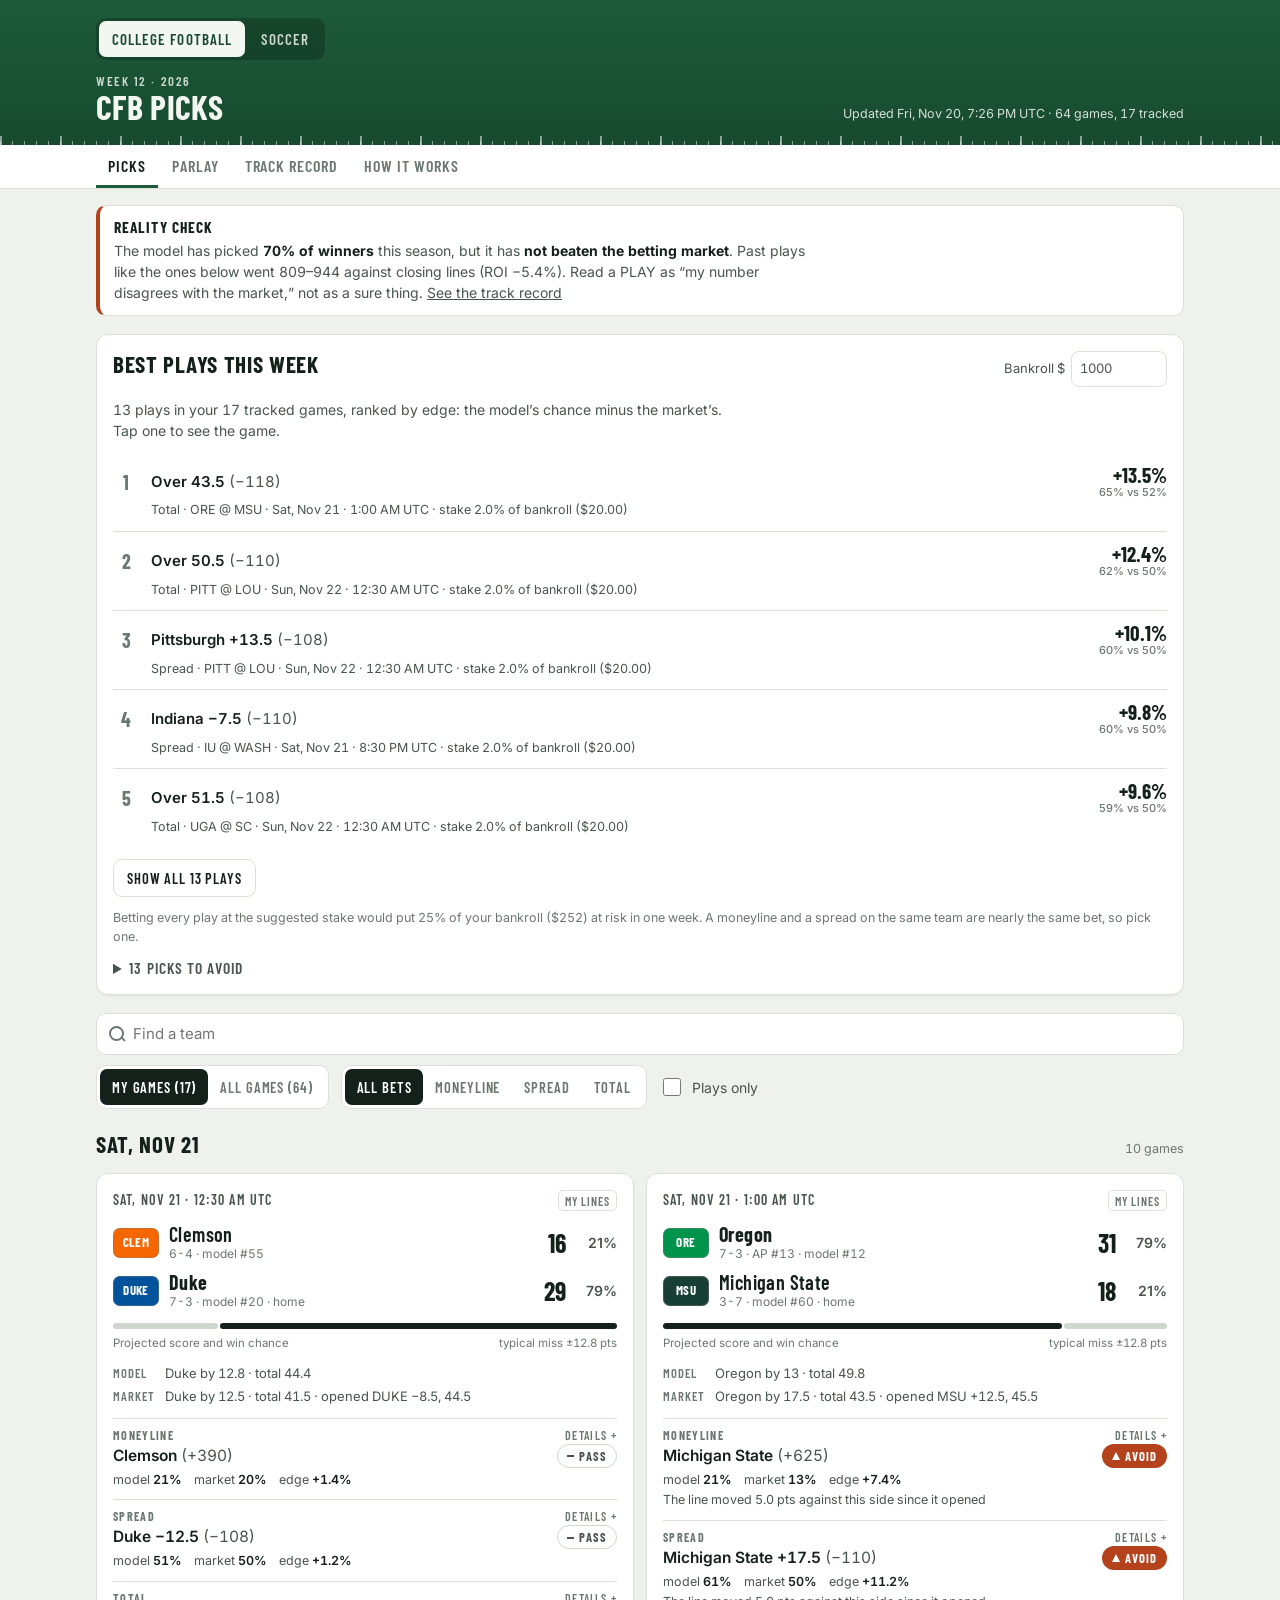
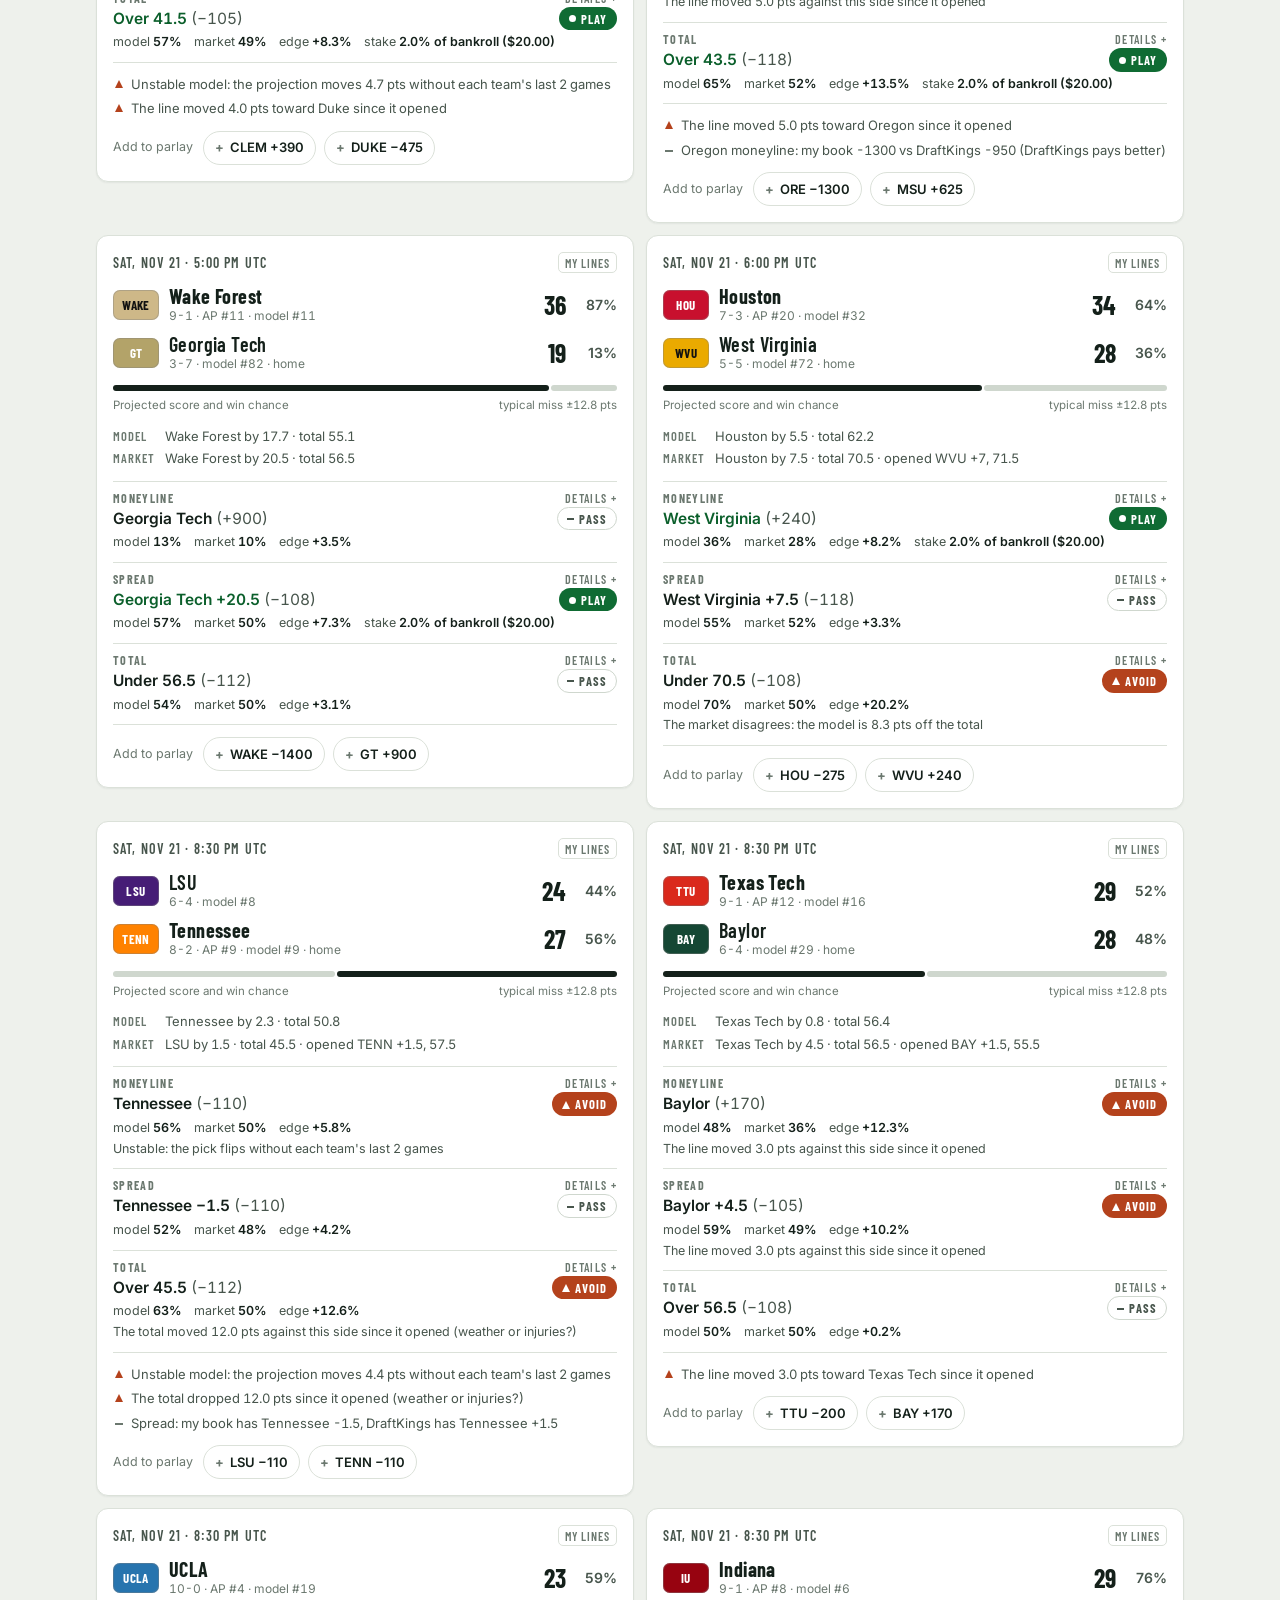
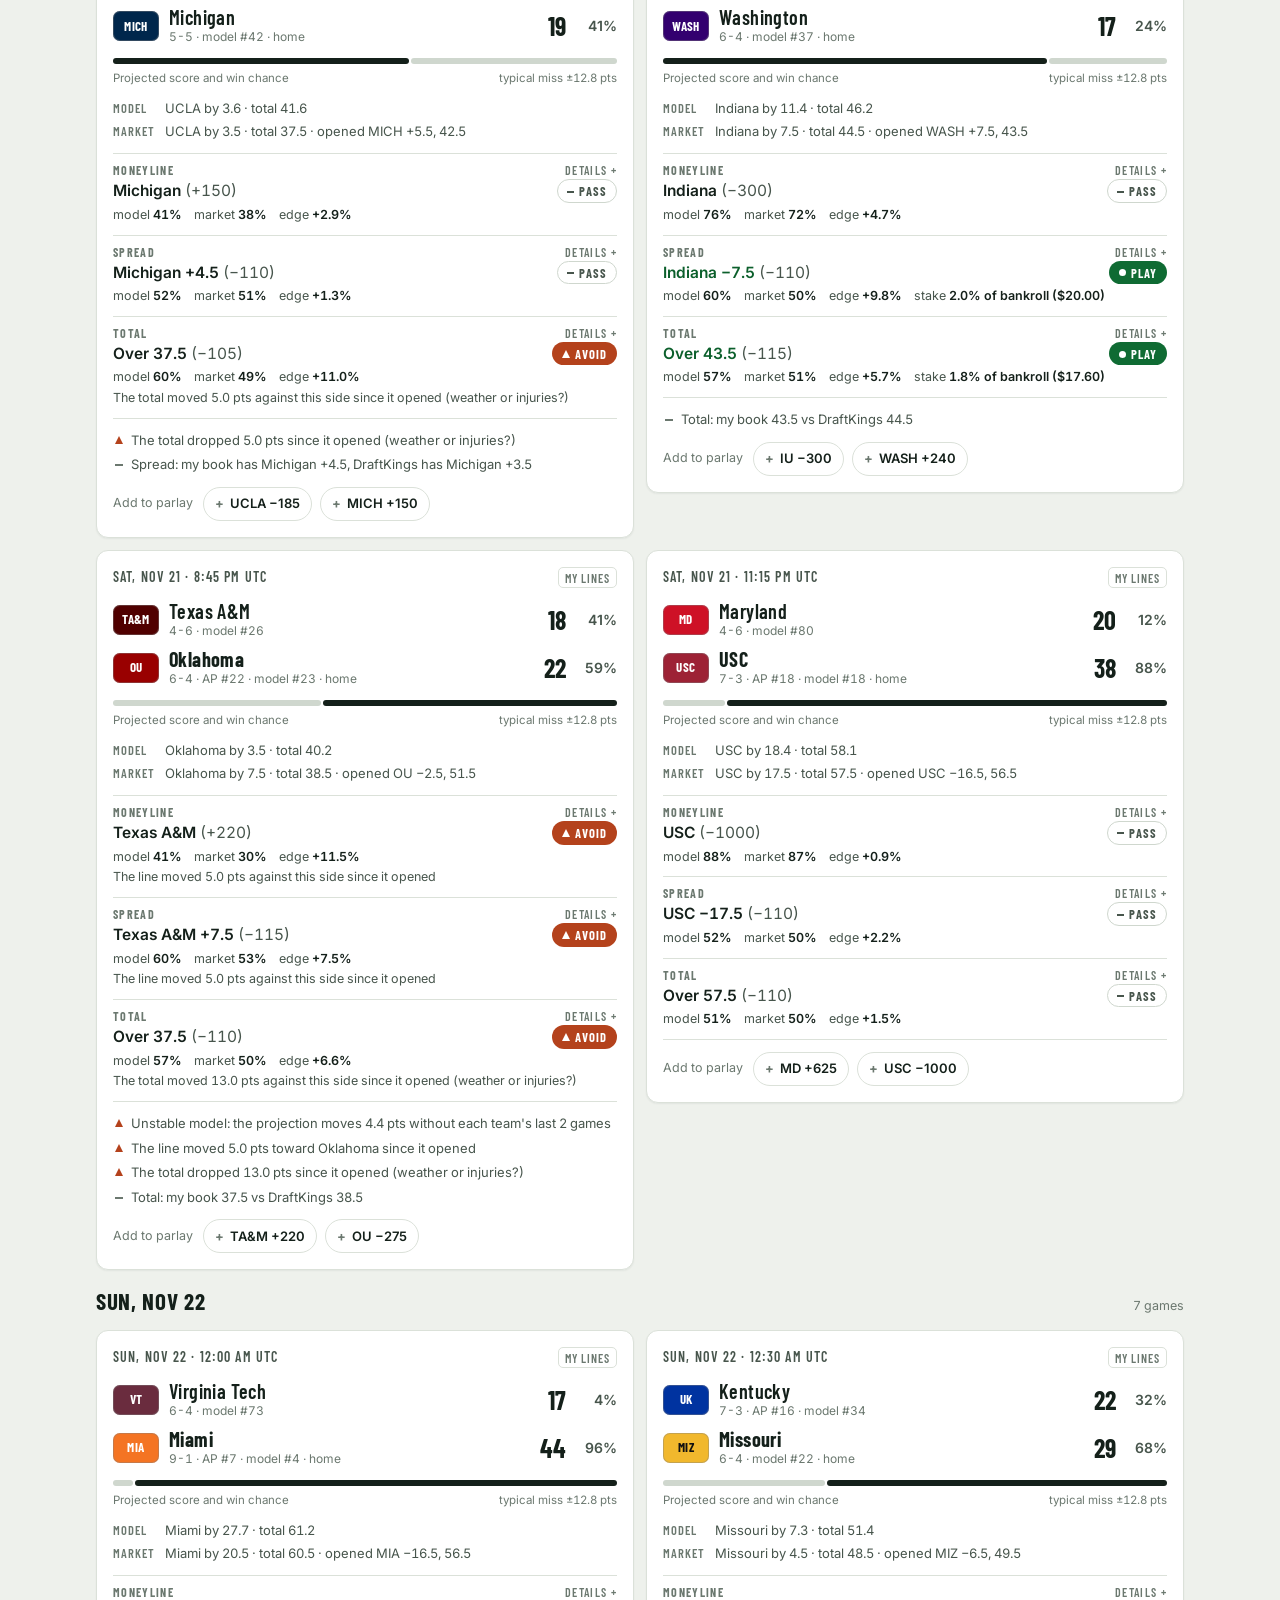
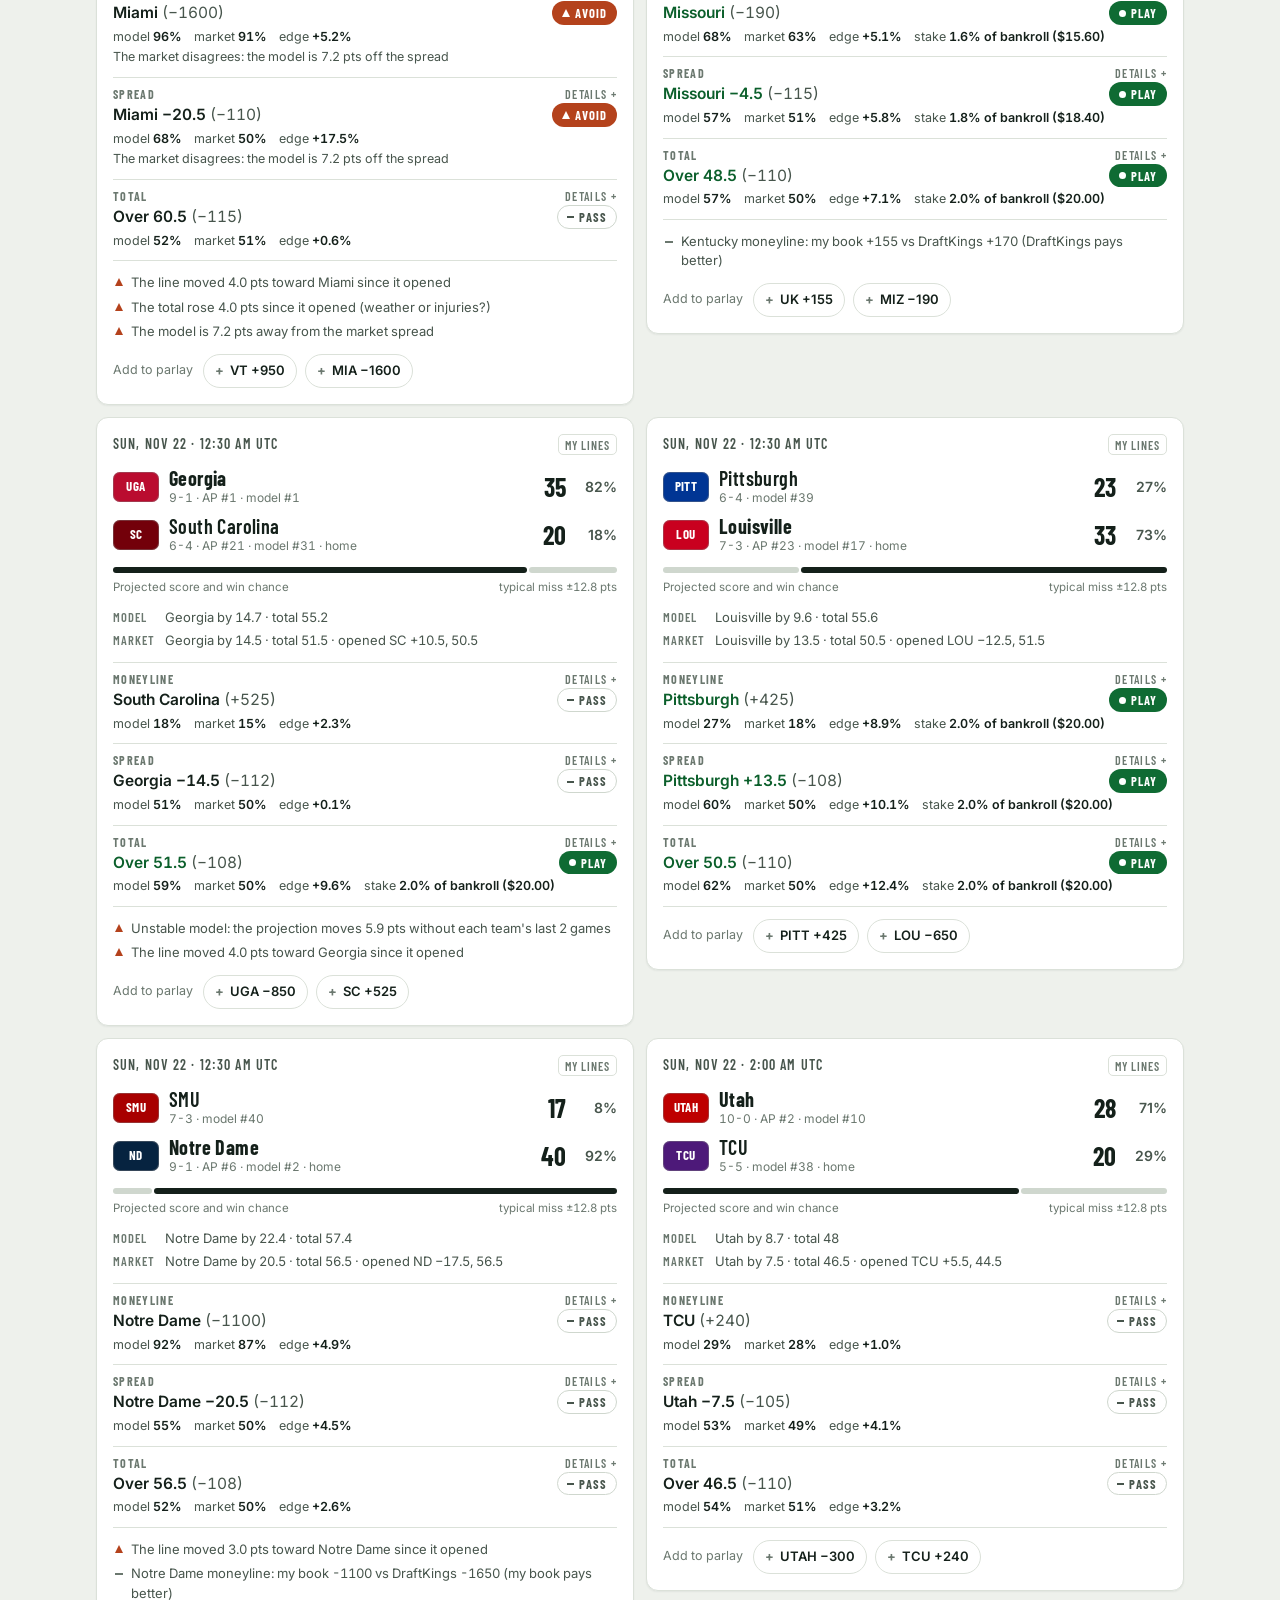
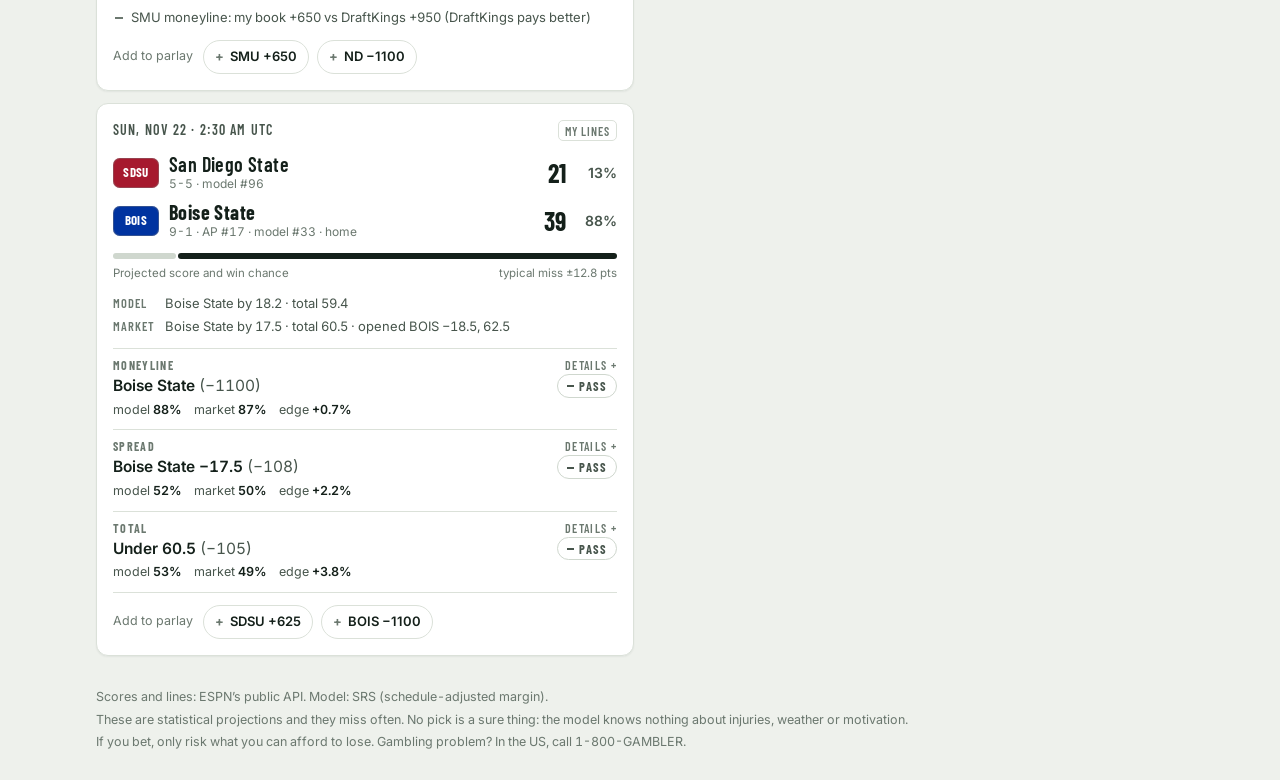
==== commit 6896e8a0: "Show soccer on the picks site and refresh both sports every day - A sport switch at the top (College" ====
--- a/cfb-picks/site/index.html
+++ b/cfb-picks/site/index.html
@@ -3,9 +3,9 @@
 <head>
 <meta charset="utf-8">
 <meta name="viewport" content="width=device-width, initial-scale=1, viewport-fit=cover">
-<meta name="description" content="Weekly college football projections: projected scores, win probabilities and how they compare with the betting market.">
+<meta name="description" content="College football and soccer projections: projected scores, win probabilities and how they compare with the betting market.">
 <!-- head:start -->
-<title>CFB Picks</title>
+<title>CFB &amp; Soccer Picks</title>
 <meta name="claude:viewport-fit-sides" content="cover">
 <link rel="stylesheet" href="https://fonts.googleapis.com/css2?family=Barlow+Condensed:wght@500;600;700&family=Inter:wght@400;500;600;700&display=swap">
 <!-- head:end -->
@@ -13,11 +13,17 @@
 </head>
 <body>
 <!-- body:start -->
-<header class="field">
+<header class="field" id="field" data-sport="cfb">
+  <div class="wrap">
+    <nav class="sports" aria-label="Sport">
+      <a href="#cfb/picks" data-sport="cfb">College football</a>
+      <a href="#soccer/picks" data-sport="soccer">Soccer</a>
+    </nav>
+  </div>
   <div class="wrap field-inner">
     <div>
       <p class="eyebrow" id="hdr-week">College football</p>
-      <h1>CFB Picks</h1>
+      <h1 id="hdr-title">CFB Picks</h1>
     </div>
     <p class="field-meta" id="hdr-meta">Loading…</p>
   </div>
@@ -34,7 +40,7 @@
 </nav>
 
 <main class="wrap" id="view" tabindex="-1">
-  <p class="loading">Loading this week's picks…</p>
+  <p class="loading">Loading the picks…</p>
 </main>
 
 <footer class="wrap foot">
--- a/cfb-picks/site/styles.css
+++ b/cfb-picks/site/styles.css
@@ -1,5 +1,5 @@
-/* Layout: a "field" band on top, sticky tabs, then one column of cards
-   (two columns on wide screens). Numbers use tabular figures. */
+/* Layout: a "field" band on top with the sport switch, sticky tabs, then one
+   column of cards (two columns on wide screens). Numbers use tabular figures. */
 :root {
   --bg: #eef1ec;
   --surface: #ffffff;
@@ -128,6 +128,15 @@
   padding-top: calc(env(safe-area-inset-top, 0px) + 18px);
 }
 .field-inner { display: flex; flex-wrap: wrap; align-items: flex-end; justify-content: space-between; gap: 6px 20px; padding-block: 0 12px; }
+.sports { display: inline-flex; gap: 3px; padding: 3px; margin-bottom: 14px; border-radius: 10px; background: rgba(0, 0, 0, 0.22); max-width: 100%; }
+.sports a {
+  display: inline-flex; align-items: center; min-height: 36px; padding: 8px 13px; border-radius: 7px;
+  font: 600 15px/1 var(--display); letter-spacing: 0.07em; text-transform: uppercase; text-decoration: none; white-space: nowrap;
+  color: var(--field-ink); opacity: 0.82;
+}
+.sports a:hover { opacity: 1; }
+.sports a[aria-current="true"] { background: var(--field-ink); color: var(--field-2); opacity: 1; }
+.sports a:focus-visible { outline-color: var(--field-ink); }
 .eyebrow { font: 600 13px/1.2 var(--display); letter-spacing: 0.12em; text-transform: uppercase; opacity: 0.82; }
 h1 { font: 700 34px/1 var(--display); letter-spacing: 0.01em; text-transform: uppercase; }
 .field-meta { font-size: 12.5px; opacity: 0.86; min-width: 0; }
@@ -138,6 +147,13 @@
     repeating-linear-gradient(90deg, var(--chalk) 0 2px, transparent 2px 60px) 0 100% / 100% 9px no-repeat,
     repeating-linear-gradient(90deg, var(--chalk) 0 1px, transparent 1px 12px) 0 100% / 100% 4px no-repeat;
 }
+/* Soccer: mowing stripes and a touchline instead of yard marks. */
+.field[data-sport="soccer"] {
+  background:
+    repeating-linear-gradient(90deg, rgba(255, 255, 255, 0.05) 0 64px, transparent 64px 128px),
+    linear-gradient(180deg, var(--field), var(--field-2));
+}
+.field[data-sport="soccer"] .hashmarks { background: linear-gradient(var(--chalk), var(--chalk)) 0 100% / 100% 2px no-repeat; }
 
 .tabs {
   position: sticky;
@@ -273,6 +289,12 @@
 .wpbar { display: flex; gap: 2px; height: 6px; }
 .wpbar i { display: block; height: 100%; background: var(--track); border-radius: 3px; min-width: 2px; }
 .wpbar i.fav { background: var(--ink); }
+/* Soccer: the middle segment is the draw, hatched so it never reads as a team. */
+.wpbar i.draw { background: repeating-linear-gradient(135deg, var(--track) 0 3px, transparent 3px 6px); box-shadow: inset 0 0 0 1px var(--track); }
+.wpbar i.draw.fav { background: repeating-linear-gradient(135deg, var(--ink) 0 3px, transparent 3px 6px); box-shadow: inset 0 0 0 1px var(--ink); }
+.team.draw .team-name b { font-size: 16.5px; font-weight: 500; color: var(--ink-2); }
+.team.draw.fav .team-name b { font-weight: 700; color: var(--ink); }
+.team.draw .badge { height: 22px; font-size: 12px; }
 .cap { display: flex; justify-content: space-between; gap: 10px; font-size: 11.5px; color: var(--muted); margin-top: -6px; }
 
 .lines { display: grid; grid-template-columns: auto minmax(0, 1fr); gap: 3px 10px; font-size: 13px; color: var(--ink-2); }
@@ -351,6 +373,7 @@
 .legrow:last-child { border-bottom: 0; }
 .legrow .when { font-size: 12px; color: var(--muted); }
 .legopts { display: grid; grid-template-columns: 1fr 1fr; gap: 8px; }
+.legopts.three { grid-template-columns: repeat(3, minmax(0, 1fr)); }
 .leg {
   text-align: left; border: 1.5px solid var(--line); background: var(--surface); border-radius: 10px; padding: 9px 11px; cursor: pointer; min-width: 0; min-height: 56px;
   display: grid; grid-template-columns: minmax(0, 1fr) auto; gap: 2px 8px; align-items: baseline;
@@ -415,6 +438,12 @@
   .meter { width: 34px; }
   .mini th, .mini td { padding: 6px 4px; }
   .badge { width: 42px; }
+  .sports { display: flex; }
+  .sports a { flex: 1 1 0; justify-content: center; padding-inline: 8px; }
+  .legopts.three { gap: 6px; }
+  .legopts.three .leg { padding: 8px 8px; grid-template-columns: minmax(0, 1fr); }
+  .legopts.three .leg b { font-size: 15px; }
+  .legopts.three .leg .p { grid-column: 1; }
 }
 @media (prefers-reduced-motion: no-preference) {
   .game.flash { transition: outline-color 0.6s ease; }
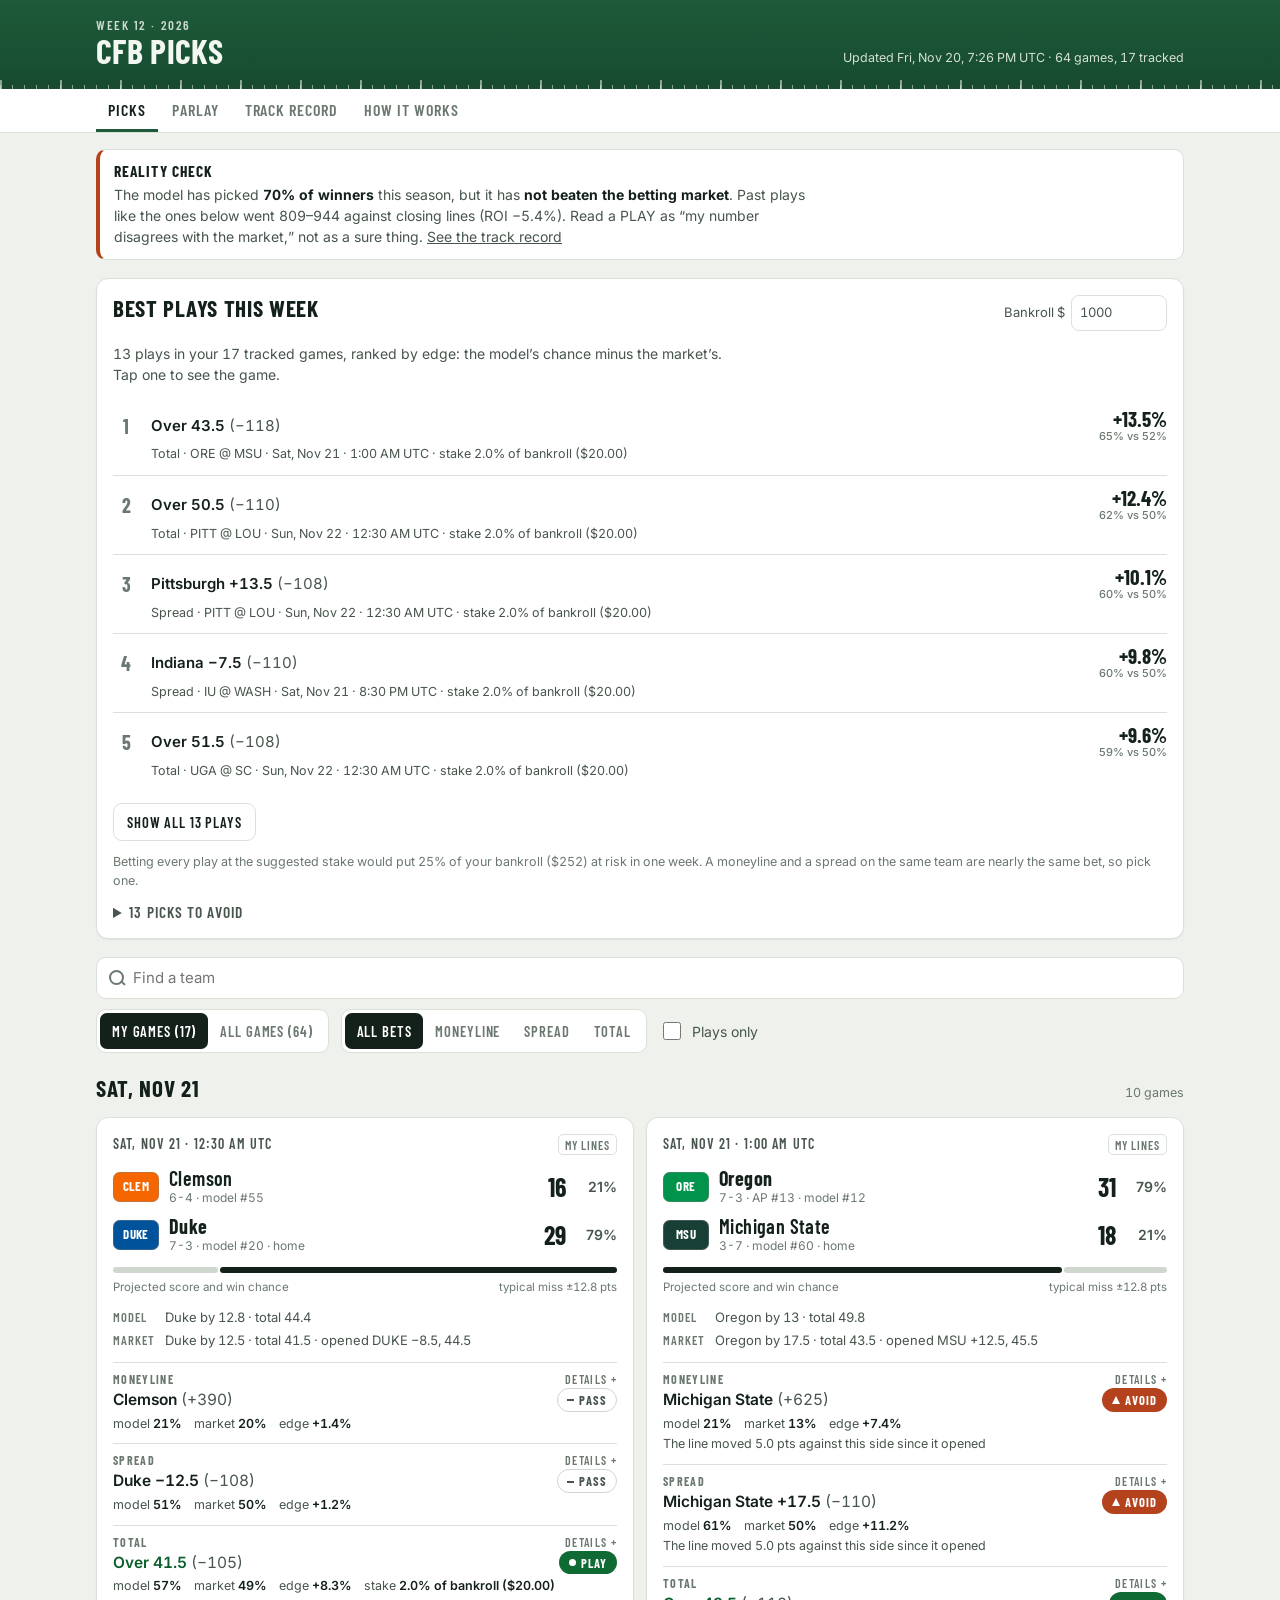
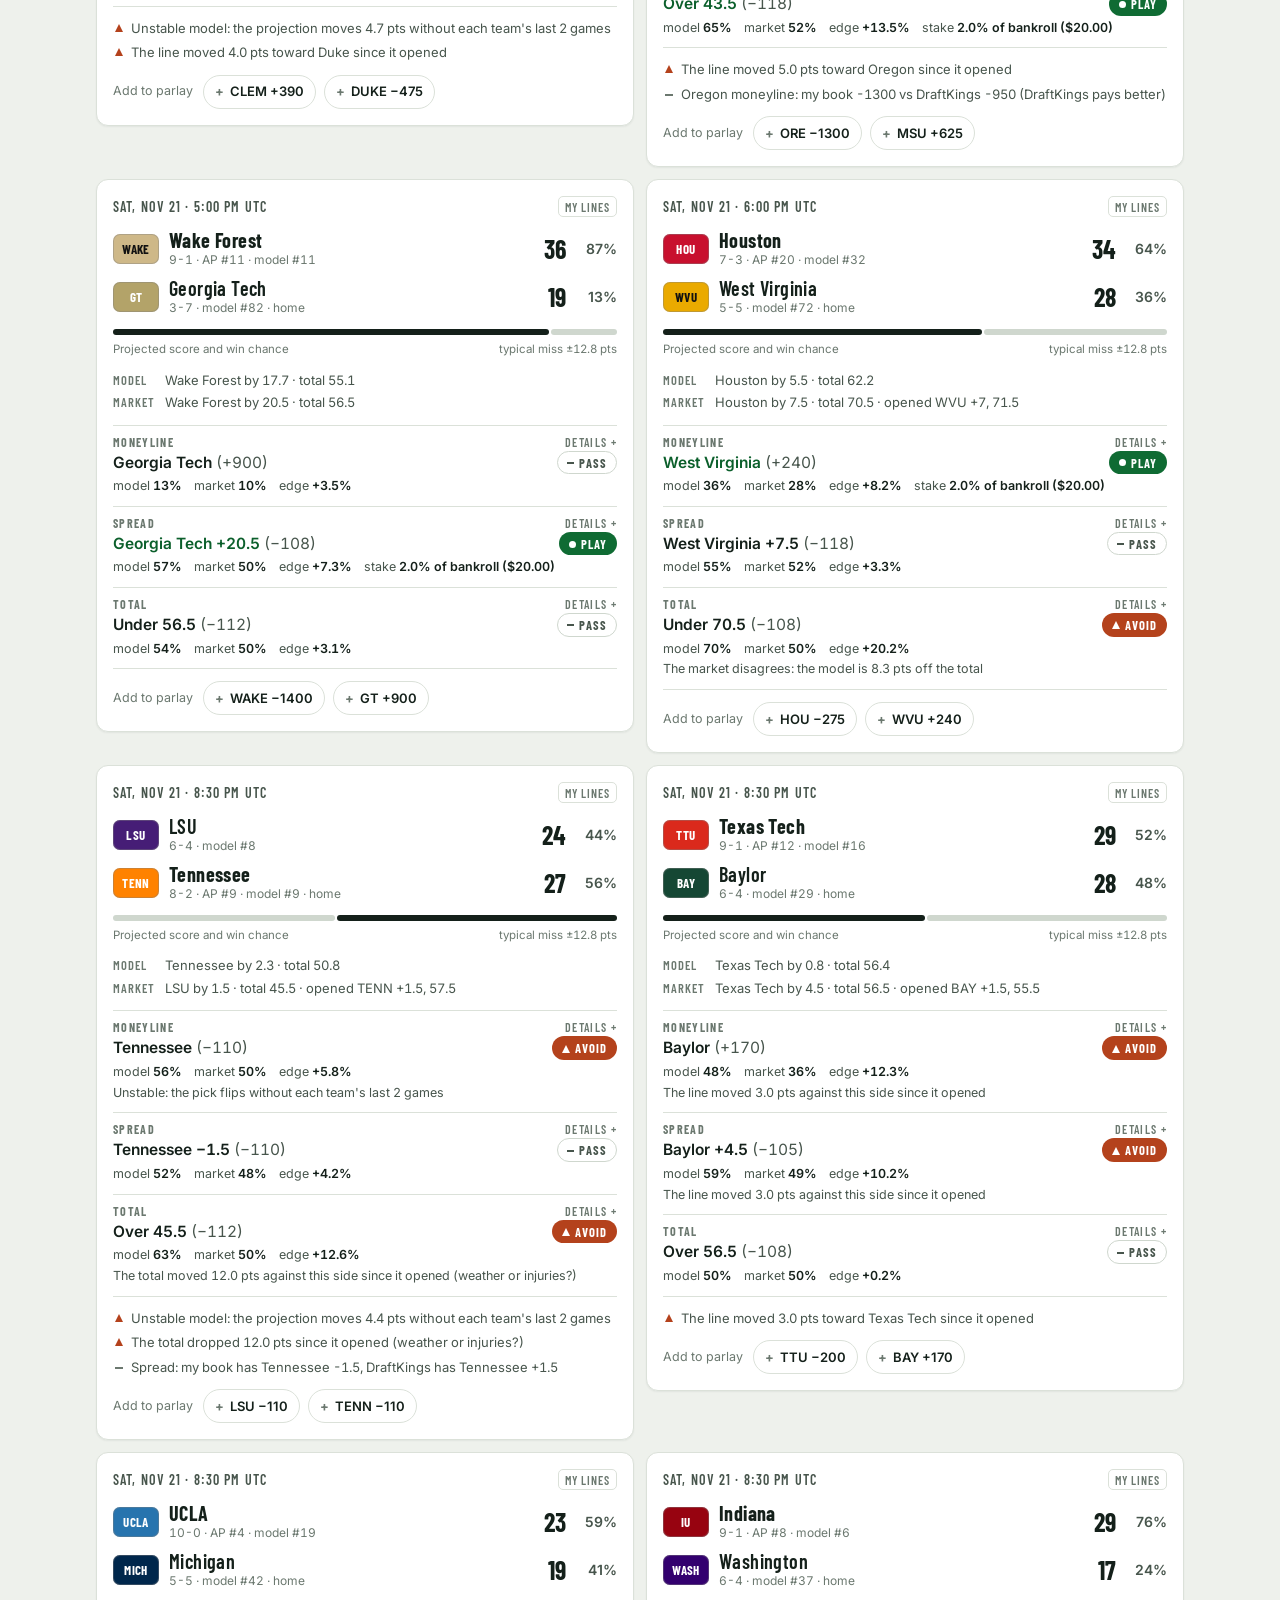
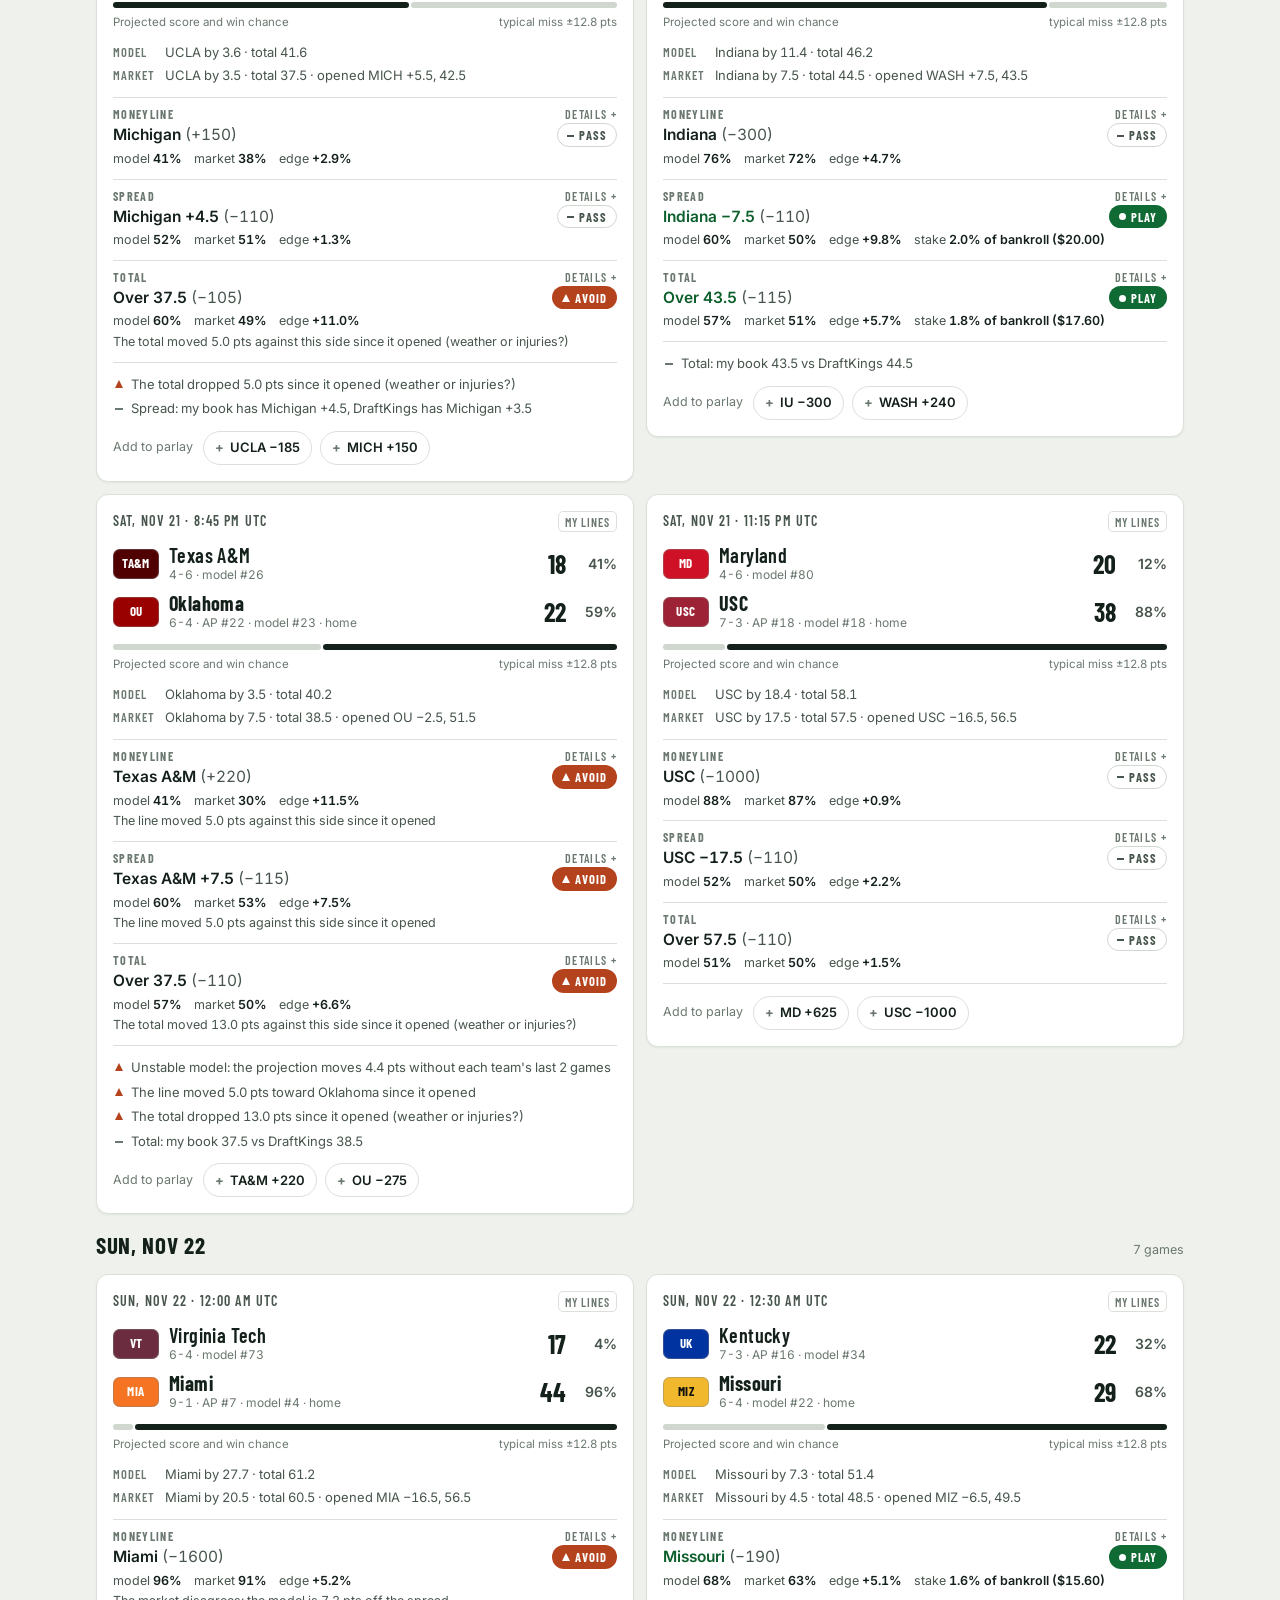
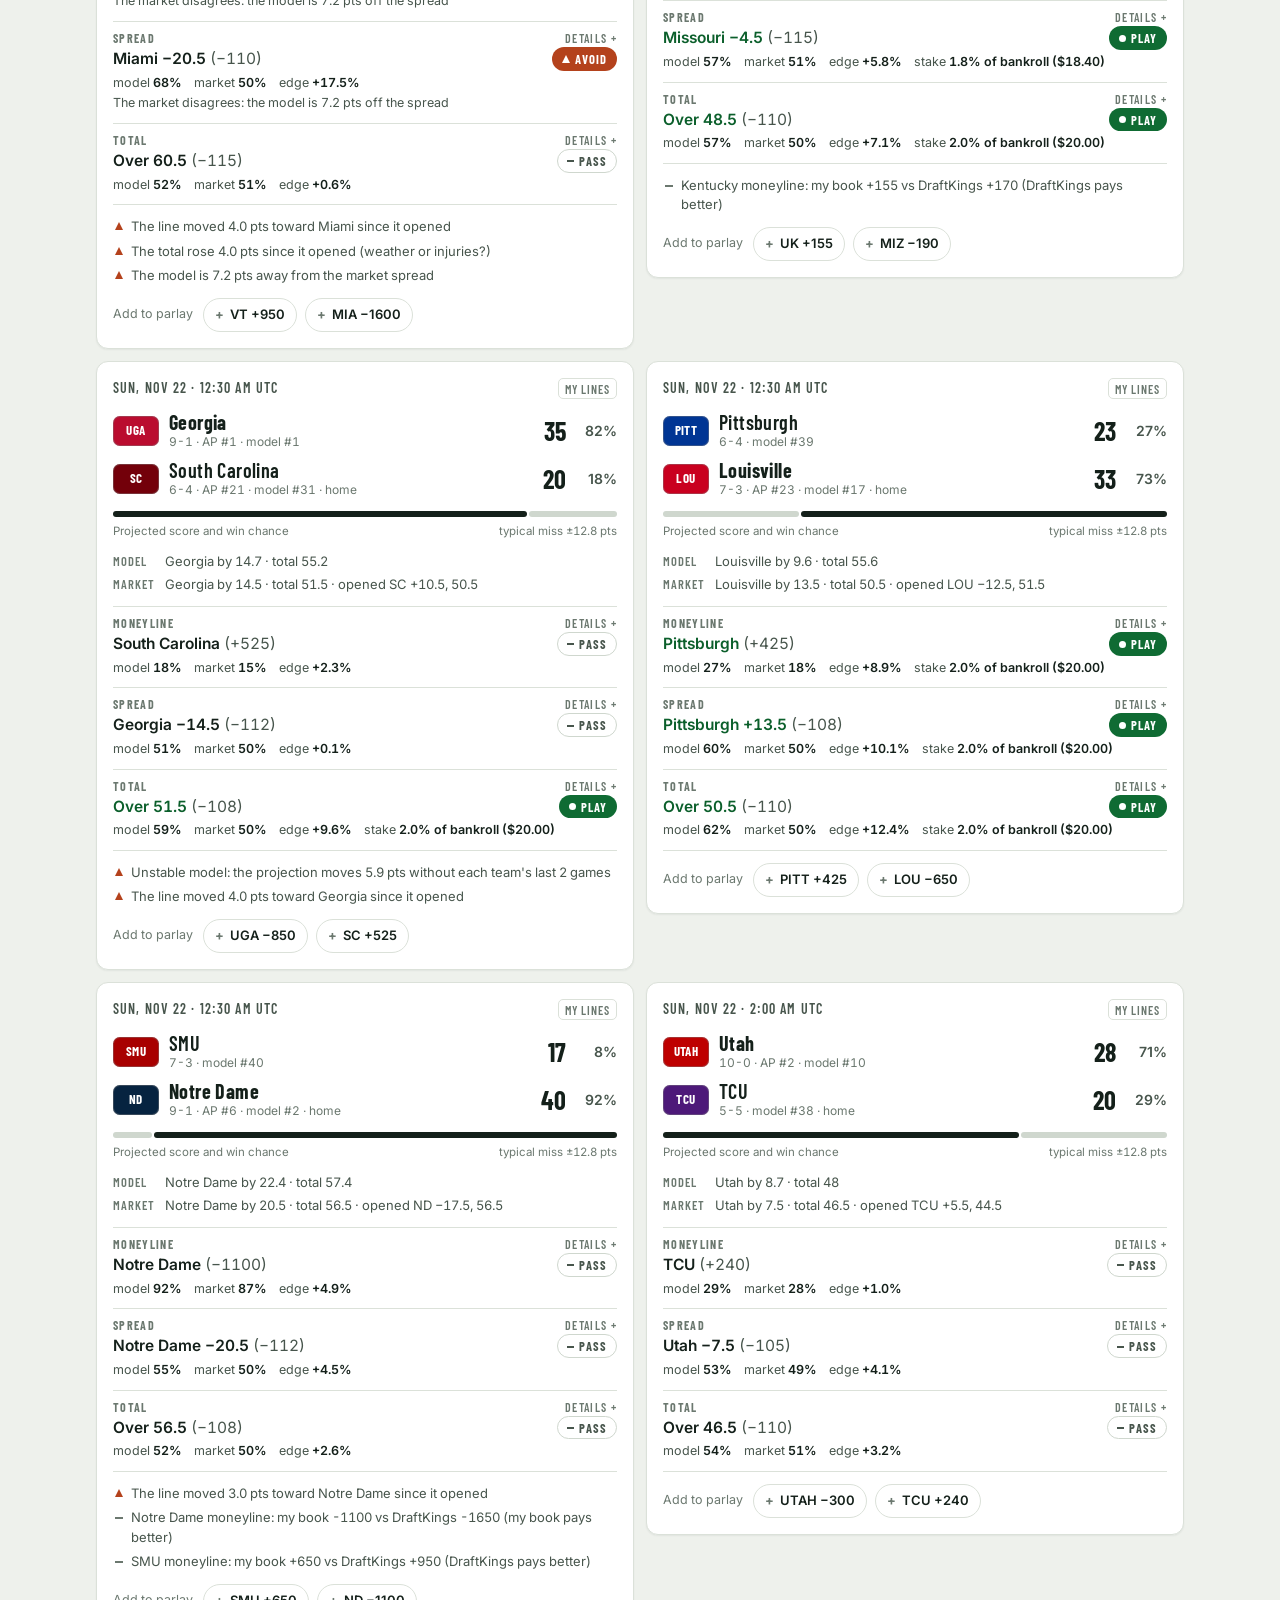
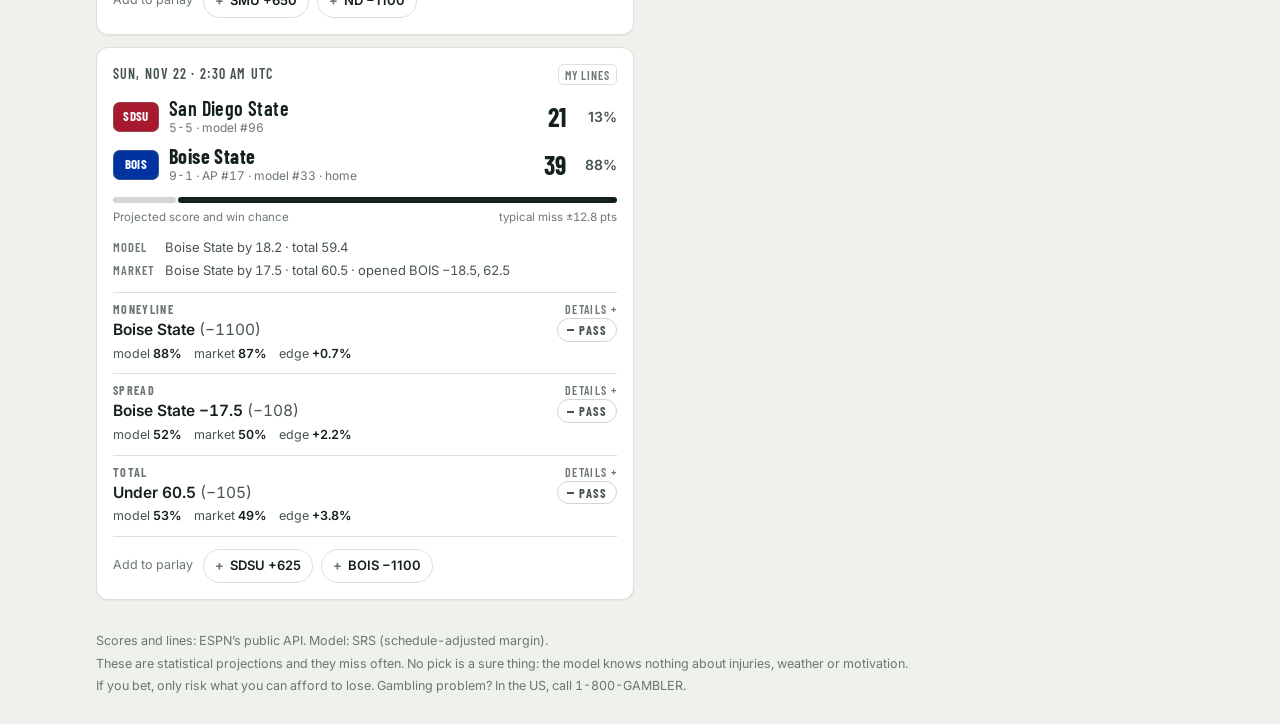
==== commit 4c69744a: "Take soccer back out of the branch The soccer work (commits 69f153b, 6896e8a, 7b3996e and 3e35323) w" ====
--- a/cfb-picks/site/index.html
+++ b/cfb-picks/site/index.html
@@ -3,9 +3,9 @@
 <head>
 <meta charset="utf-8">
 <meta name="viewport" content="width=device-width, initial-scale=1, viewport-fit=cover">
-<meta name="description" content="College football and soccer projections: projected scores, win probabilities and how they compare with the betting market.">
+<meta name="description" content="Weekly college football projections: projected scores, win probabilities and how they compare with the betting market.">
 <!-- head:start -->
-<title>CFB &amp; Soccer Picks</title>
+<title>CFB Picks</title>
 <meta name="claude:viewport-fit-sides" content="cover">
 <link rel="stylesheet" href="https://fonts.googleapis.com/css2?family=Barlow+Condensed:wght@500;600;700&family=Inter:wght@400;500;600;700&display=swap">
 <!-- head:end -->
@@ -13,17 +13,11 @@
 </head>
 <body>
 <!-- body:start -->
-<header class="field" id="field" data-sport="cfb">
-  <div class="wrap">
-    <nav class="sports" aria-label="Sport">
-      <a href="#cfb/picks" data-sport="cfb">College football</a>
-      <a href="#soccer/picks" data-sport="soccer">Soccer</a>
-    </nav>
-  </div>
+<header class="field">
   <div class="wrap field-inner">
     <div>
       <p class="eyebrow" id="hdr-week">College football</p>
-      <h1 id="hdr-title">CFB Picks</h1>
+      <h1>CFB Picks</h1>
     </div>
     <p class="field-meta" id="hdr-meta">Loading…</p>
   </div>
@@ -40,7 +34,7 @@
 </nav>
 
 <main class="wrap" id="view" tabindex="-1">
-  <p class="loading">Loading the picks…</p>
+  <p class="loading">Loading this week's picks…</p>
 </main>
 
 <footer class="wrap foot">
--- a/cfb-picks/site/styles.css
+++ b/cfb-picks/site/styles.css
@@ -1,5 +1,5 @@
-/* Layout: a "field" band on top with the sport switch, sticky tabs, then one
-   column of cards (two columns on wide screens). Numbers use tabular figures. */
+/* Layout: a "field" band on top, sticky tabs, then one column of cards
+   (two columns on wide screens). Numbers use tabular figures. */
 :root {
   --bg: #eef1ec;
   --surface: #ffffff;
@@ -128,15 +128,6 @@
   padding-top: calc(env(safe-area-inset-top, 0px) + 18px);
 }
 .field-inner { display: flex; flex-wrap: wrap; align-items: flex-end; justify-content: space-between; gap: 6px 20px; padding-block: 0 12px; }
-.sports { display: inline-flex; gap: 3px; padding: 3px; margin-bottom: 14px; border-radius: 10px; background: rgba(0, 0, 0, 0.22); max-width: 100%; }
-.sports a {
-  display: inline-flex; align-items: center; min-height: 36px; padding: 8px 13px; border-radius: 7px;
-  font: 600 15px/1 var(--display); letter-spacing: 0.07em; text-transform: uppercase; text-decoration: none; white-space: nowrap;
-  color: var(--field-ink); opacity: 0.82;
-}
-.sports a:hover { opacity: 1; }
-.sports a[aria-current="true"] { background: var(--field-ink); color: var(--field-2); opacity: 1; }
-.sports a:focus-visible { outline-color: var(--field-ink); }
 .eyebrow { font: 600 13px/1.2 var(--display); letter-spacing: 0.12em; text-transform: uppercase; opacity: 0.82; }
 h1 { font: 700 34px/1 var(--display); letter-spacing: 0.01em; text-transform: uppercase; }
 .field-meta { font-size: 12.5px; opacity: 0.86; min-width: 0; }
@@ -147,13 +138,6 @@
     repeating-linear-gradient(90deg, var(--chalk) 0 2px, transparent 2px 60px) 0 100% / 100% 9px no-repeat,
     repeating-linear-gradient(90deg, var(--chalk) 0 1px, transparent 1px 12px) 0 100% / 100% 4px no-repeat;
 }
-/* Soccer: mowing stripes and a touchline instead of yard marks. */
-.field[data-sport="soccer"] {
-  background:
-    repeating-linear-gradient(90deg, rgba(255, 255, 255, 0.05) 0 64px, transparent 64px 128px),
-    linear-gradient(180deg, var(--field), var(--field-2));
-}
-.field[data-sport="soccer"] .hashmarks { background: linear-gradient(var(--chalk), var(--chalk)) 0 100% / 100% 2px no-repeat; }
 
 .tabs {
   position: sticky;
@@ -289,12 +273,6 @@
 .wpbar { display: flex; gap: 2px; height: 6px; }
 .wpbar i { display: block; height: 100%; background: var(--track); border-radius: 3px; min-width: 2px; }
 .wpbar i.fav { background: var(--ink); }
-/* Soccer: the middle segment is the draw, hatched so it never reads as a team. */
-.wpbar i.draw { background: repeating-linear-gradient(135deg, var(--track) 0 3px, transparent 3px 6px); box-shadow: inset 0 0 0 1px var(--track); }
-.wpbar i.draw.fav { background: repeating-linear-gradient(135deg, var(--ink) 0 3px, transparent 3px 6px); box-shadow: inset 0 0 0 1px var(--ink); }
-.team.draw .team-name b { font-size: 16.5px; font-weight: 500; color: var(--ink-2); }
-.team.draw.fav .team-name b { font-weight: 700; color: var(--ink); }
-.team.draw .badge { height: 22px; font-size: 12px; }
 .cap { display: flex; justify-content: space-between; gap: 10px; font-size: 11.5px; color: var(--muted); margin-top: -6px; }
 
 .lines { display: grid; grid-template-columns: auto minmax(0, 1fr); gap: 3px 10px; font-size: 13px; color: var(--ink-2); }
@@ -373,7 +351,6 @@
 .legrow:last-child { border-bottom: 0; }
 .legrow .when { font-size: 12px; color: var(--muted); }
 .legopts { display: grid; grid-template-columns: 1fr 1fr; gap: 8px; }
-.legopts.three { grid-template-columns: repeat(3, minmax(0, 1fr)); }
 .leg {
   text-align: left; border: 1.5px solid var(--line); background: var(--surface); border-radius: 10px; padding: 9px 11px; cursor: pointer; min-width: 0; min-height: 56px;
   display: grid; grid-template-columns: minmax(0, 1fr) auto; gap: 2px 8px; align-items: baseline;
@@ -438,12 +415,6 @@
   .meter { width: 34px; }
   .mini th, .mini td { padding: 6px 4px; }
   .badge { width: 42px; }
-  .sports { display: flex; }
-  .sports a { flex: 1 1 0; justify-content: center; padding-inline: 8px; }
-  .legopts.three { gap: 6px; }
-  .legopts.three .leg { padding: 8px 8px; grid-template-columns: minmax(0, 1fr); }
-  .legopts.three .leg b { font-size: 15px; }
-  .legopts.three .leg .p { grid-column: 1; }
 }
 @media (prefers-reduced-motion: no-preference) {
   .game.flash { transition: outline-color 0.6s ease; }
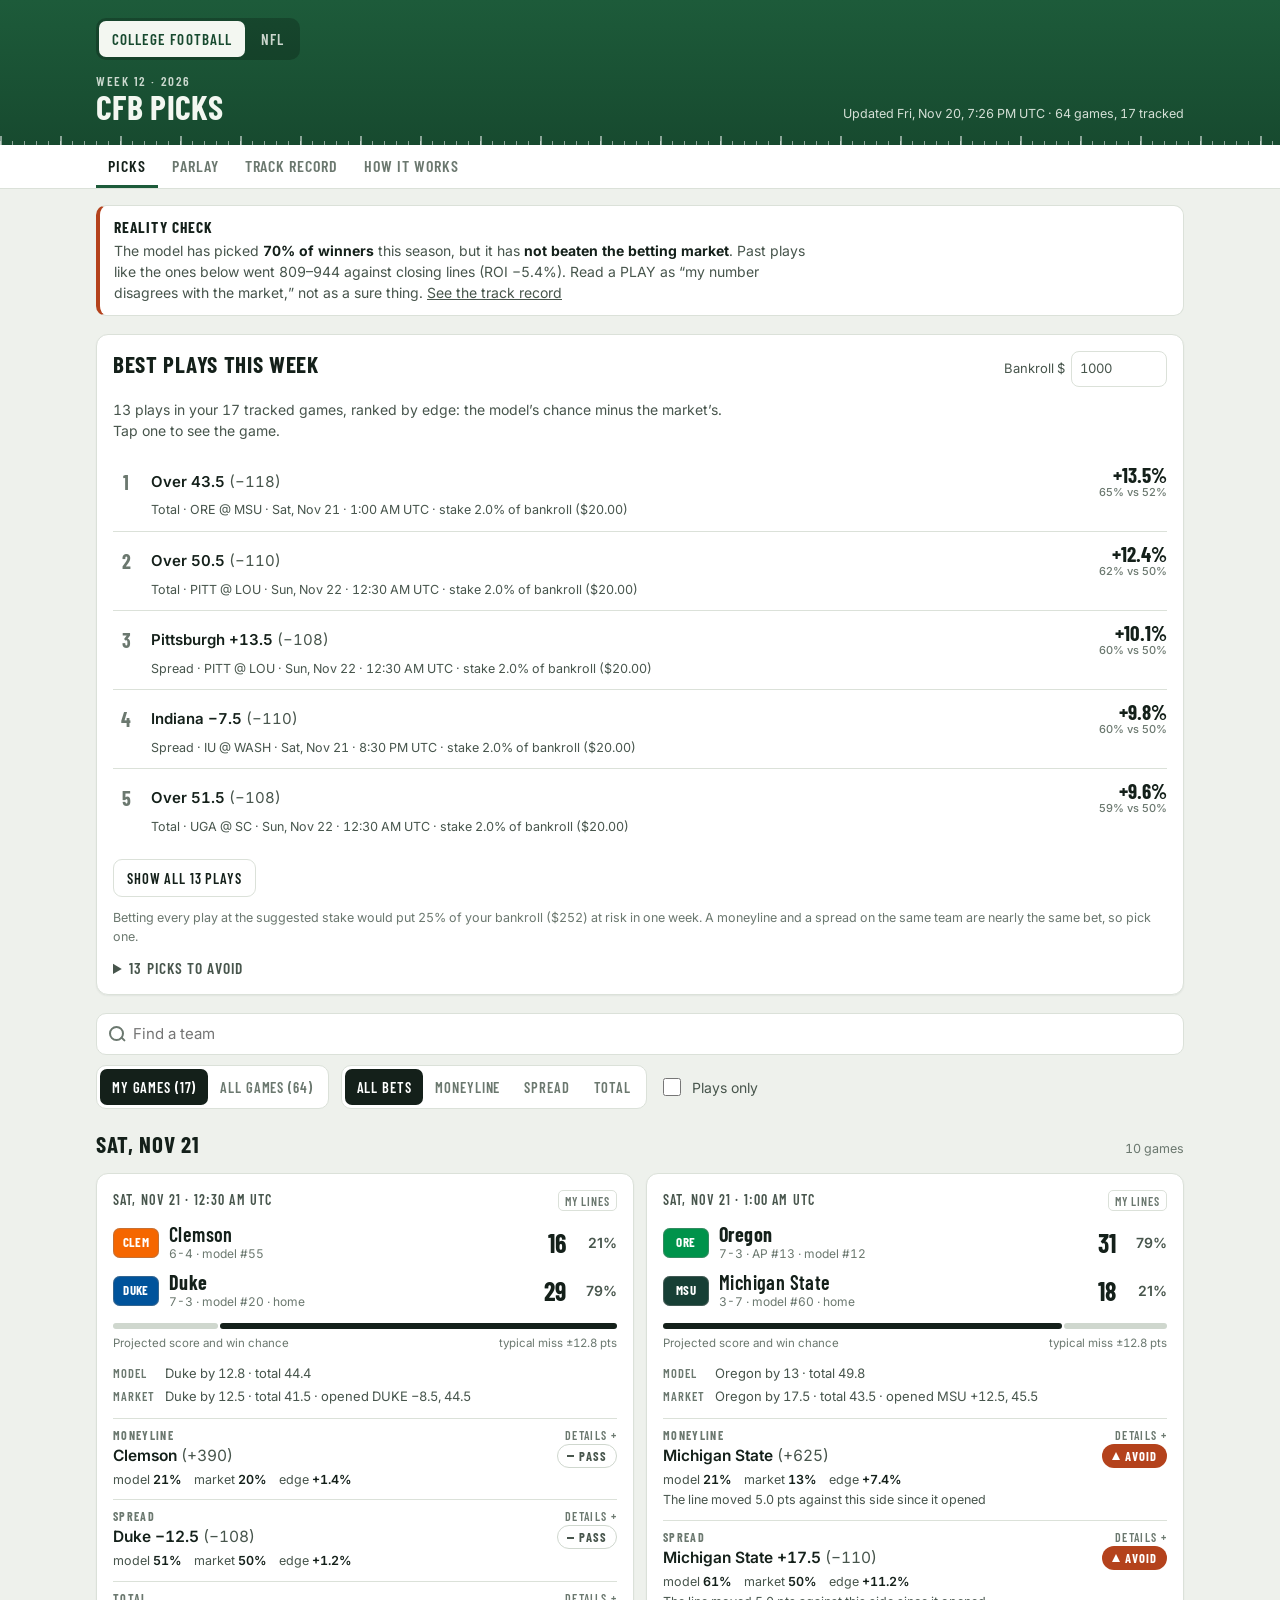
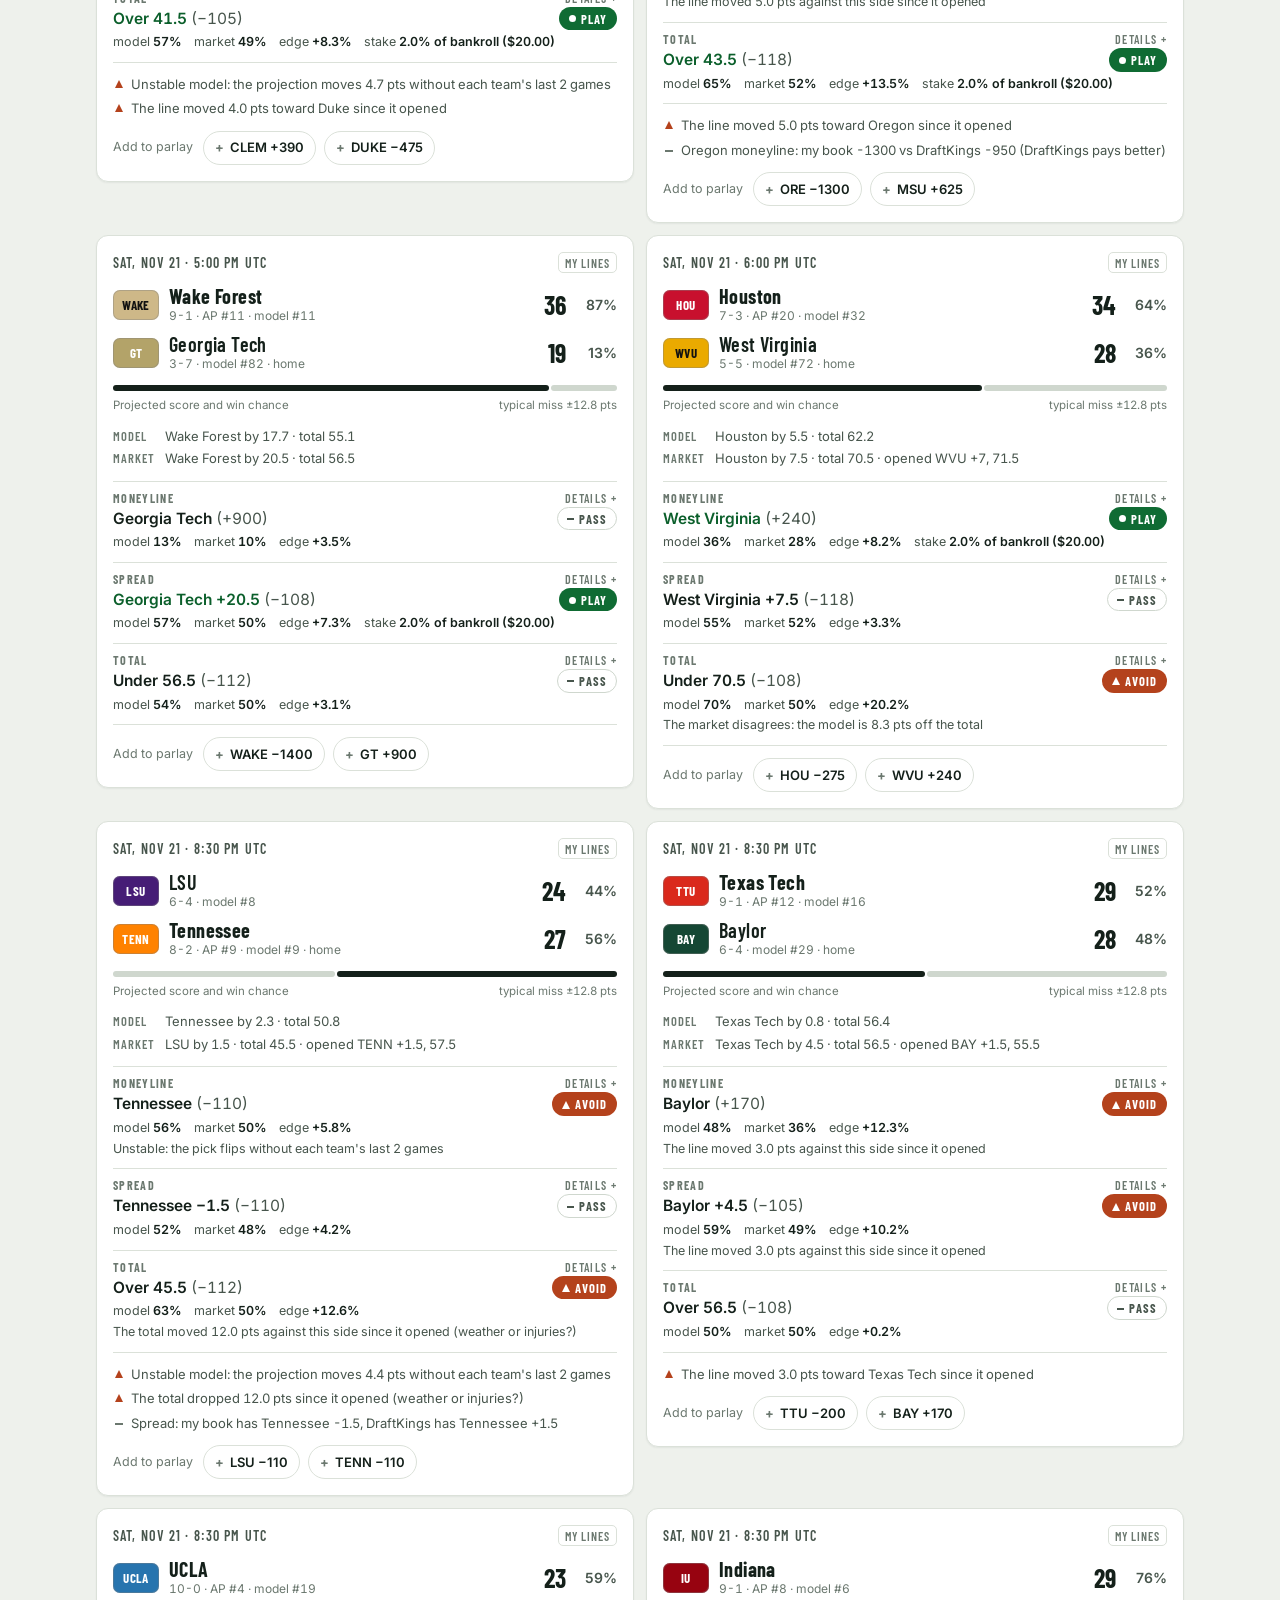
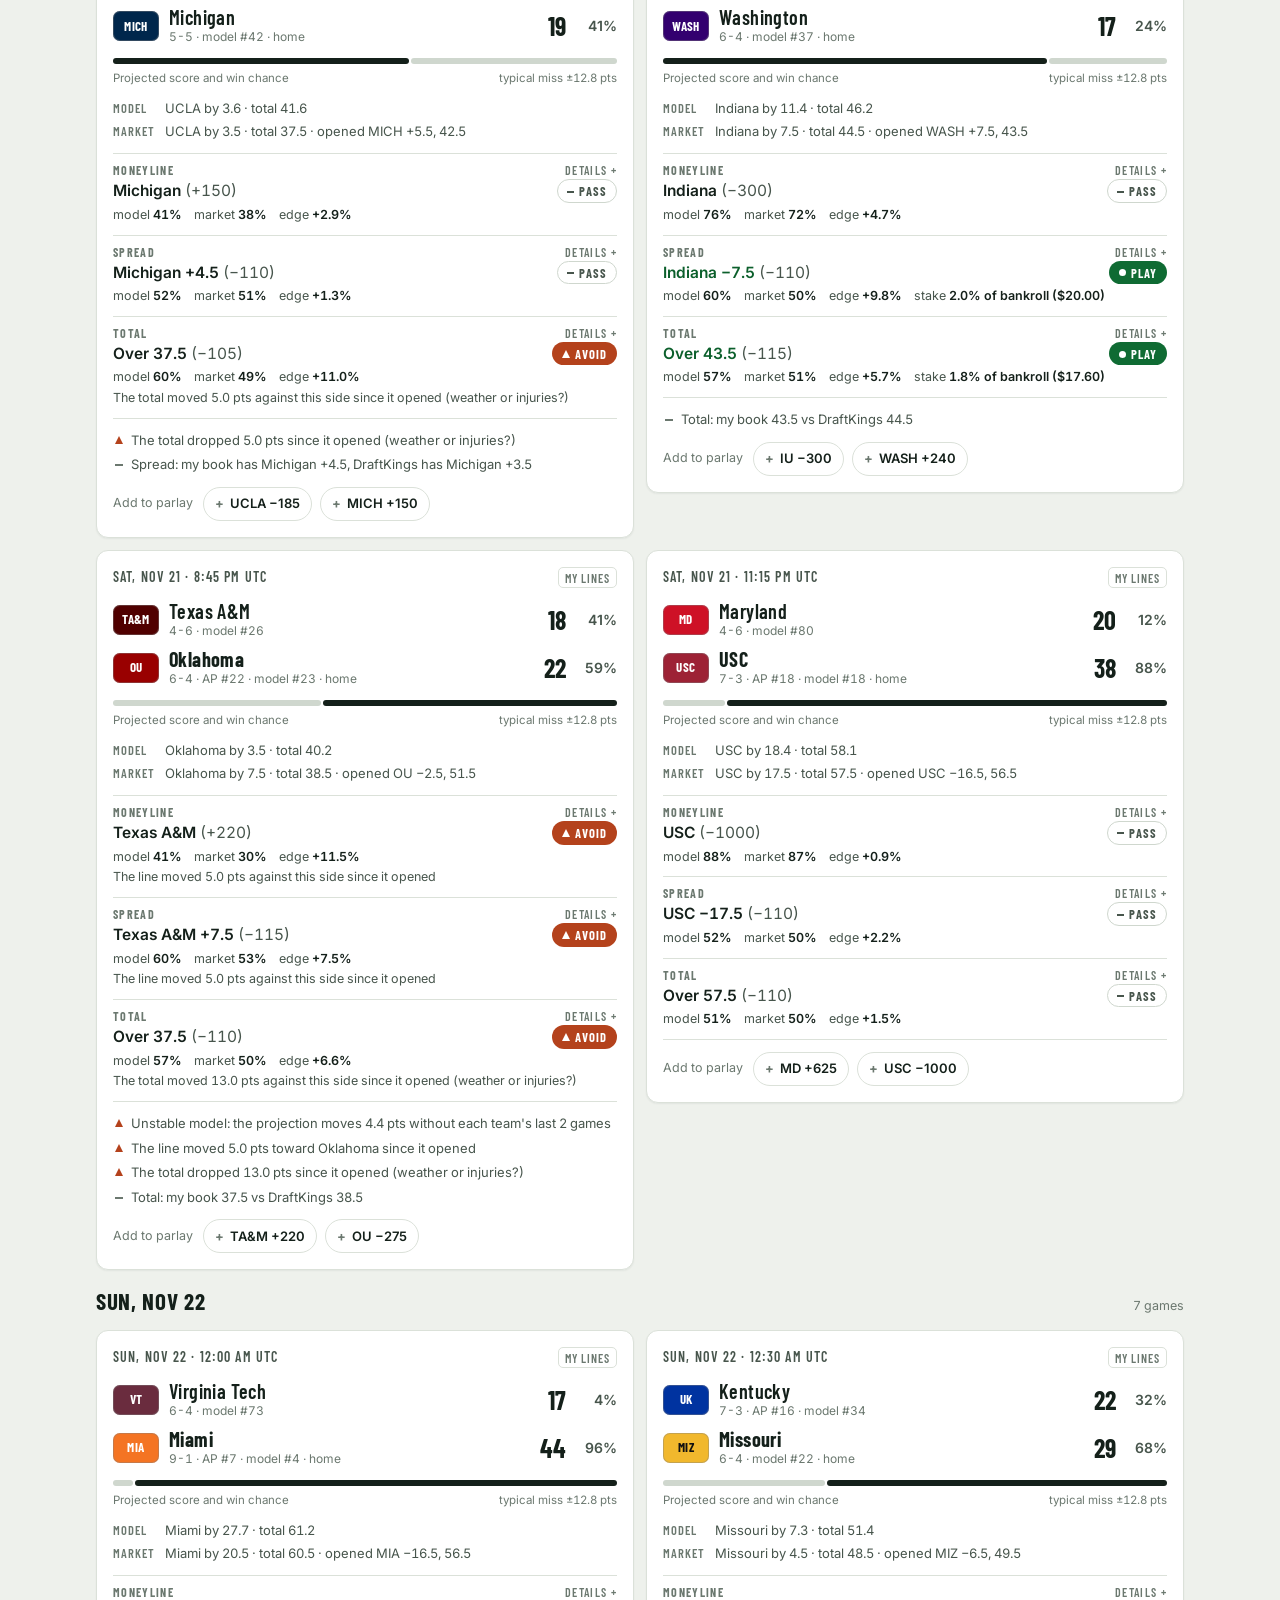
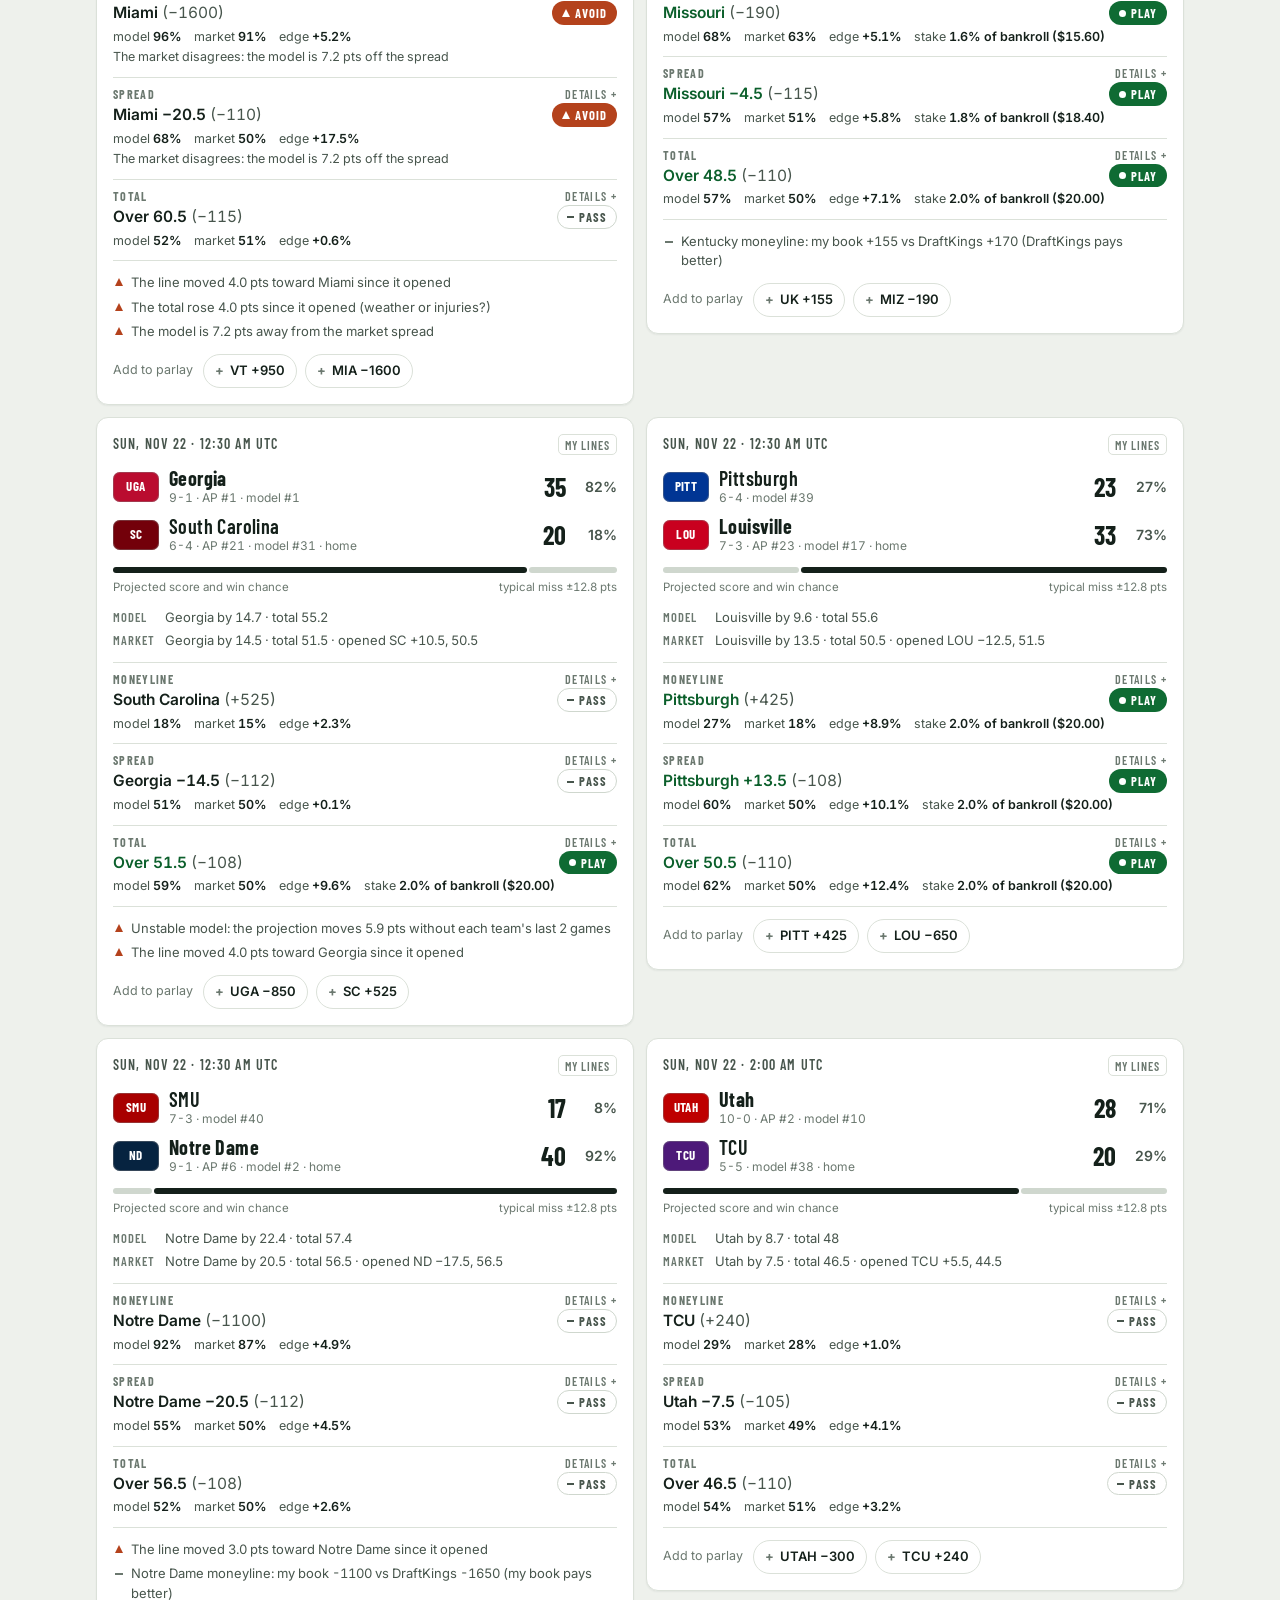
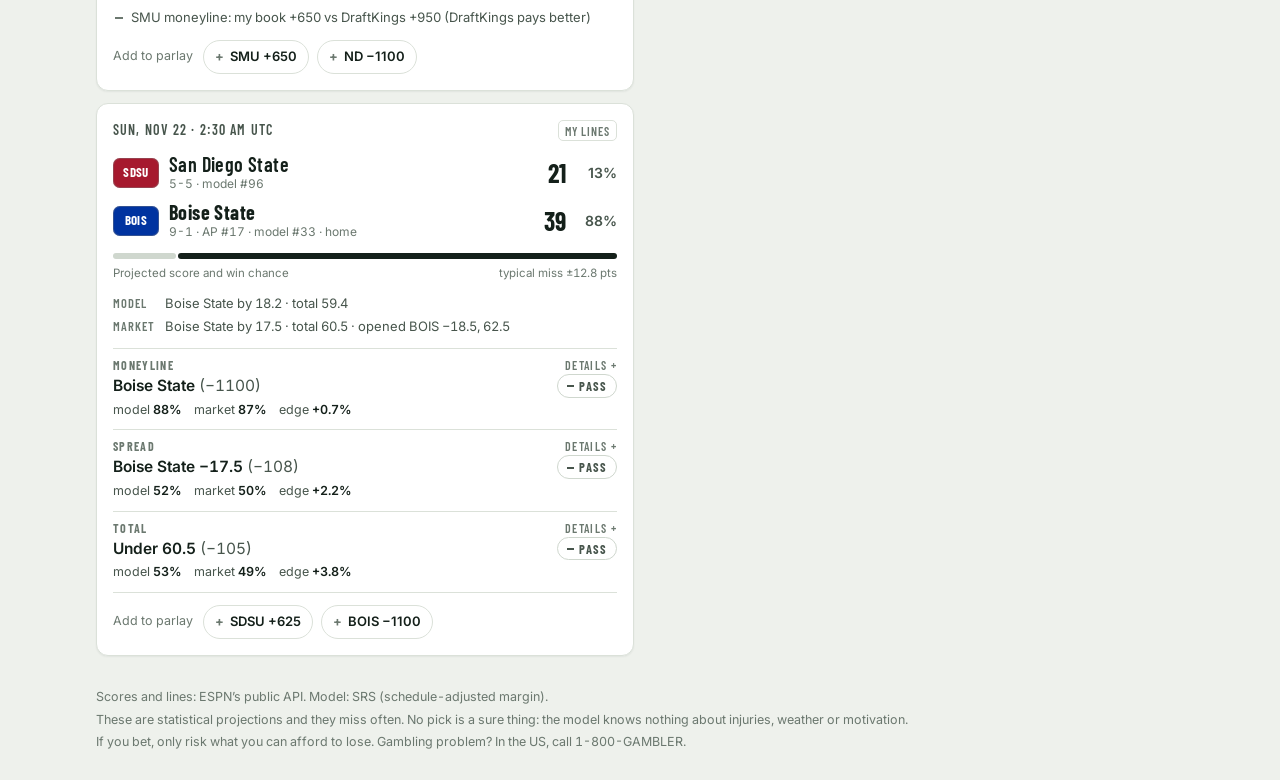
==== commit 990f4643: "Show the NFL on the picks site and run it on Sundays too - A league switch at the top (College footb" ====
--- a/cfb-picks/site/index.html
+++ b/cfb-picks/site/index.html
@@ -3,9 +3,9 @@
 <head>
 <meta charset="utf-8">
 <meta name="viewport" content="width=device-width, initial-scale=1, viewport-fit=cover">
-<meta name="description" content="Weekly college football projections: projected scores, win probabilities and how they compare with the betting market.">
+<meta name="description" content="Weekly college football and NFL projections: projected scores, win probabilities and how they compare with the betting market.">
 <!-- head:start -->
-<title>CFB Picks</title>
+<title>CFB &amp; NFL Picks</title>
 <meta name="claude:viewport-fit-sides" content="cover">
 <link rel="stylesheet" href="https://fonts.googleapis.com/css2?family=Barlow+Condensed:wght@500;600;700&family=Inter:wght@400;500;600;700&display=swap">
 <!-- head:end -->
@@ -14,10 +14,16 @@
 <body>
 <!-- body:start -->
 <header class="field">
+  <div class="wrap">
+    <nav class="sports" aria-label="League">
+      <a href="#cfb-picks" data-sport="cfb">College football</a>
+      <a href="#nfl-picks" data-sport="nfl">NFL</a>
+    </nav>
+  </div>
   <div class="wrap field-inner">
     <div>
       <p class="eyebrow" id="hdr-week">College football</p>
-      <h1>CFB Picks</h1>
+      <h1 id="hdr-title">CFB Picks</h1>
     </div>
     <p class="field-meta" id="hdr-meta">Loading…</p>
   </div>
--- a/cfb-picks/site/styles.css
+++ b/cfb-picks/site/styles.css
@@ -1,5 +1,5 @@
-/* Layout: a "field" band on top, sticky tabs, then one column of cards
-   (two columns on wide screens). Numbers use tabular figures. */
+/* Layout: a "field" band on top with the league switch, sticky tabs, then one
+   column of cards (two columns on wide screens). Numbers use tabular figures. */
 :root {
   --bg: #eef1ec;
   --surface: #ffffff;
@@ -128,6 +128,15 @@
   padding-top: calc(env(safe-area-inset-top, 0px) + 18px);
 }
 .field-inner { display: flex; flex-wrap: wrap; align-items: flex-end; justify-content: space-between; gap: 6px 20px; padding-block: 0 12px; }
+.sports { display: inline-flex; gap: 3px; padding: 3px; margin-bottom: 14px; border-radius: 10px; background: rgba(0, 0, 0, 0.22); max-width: 100%; }
+.sports a {
+  display: inline-flex; align-items: center; min-height: 36px; padding: 8px 13px; border-radius: 7px;
+  font: 600 15px/1 var(--display); letter-spacing: 0.07em; text-transform: uppercase; text-decoration: none; white-space: nowrap;
+  color: var(--field-ink); opacity: 0.82;
+}
+.sports a:hover { opacity: 1; }
+.sports a[aria-current="true"] { background: var(--field-ink); color: var(--field-2); opacity: 1; }
+.sports a:focus-visible { outline-color: var(--field-ink); }
 .eyebrow { font: 600 13px/1.2 var(--display); letter-spacing: 0.12em; text-transform: uppercase; opacity: 0.82; }
 h1 { font: 700 34px/1 var(--display); letter-spacing: 0.01em; text-transform: uppercase; }
 .field-meta { font-size: 12.5px; opacity: 0.86; min-width: 0; }
@@ -415,6 +424,8 @@
   .meter { width: 34px; }
   .mini th, .mini td { padding: 6px 4px; }
   .badge { width: 42px; }
+  .sports { display: flex; }
+  .sports a { flex: 1 1 0; justify-content: center; padding-inline: 8px; }
 }
 @media (prefers-reduced-motion: no-preference) {
   .game.flash { transition: outline-color 0.6s ease; }
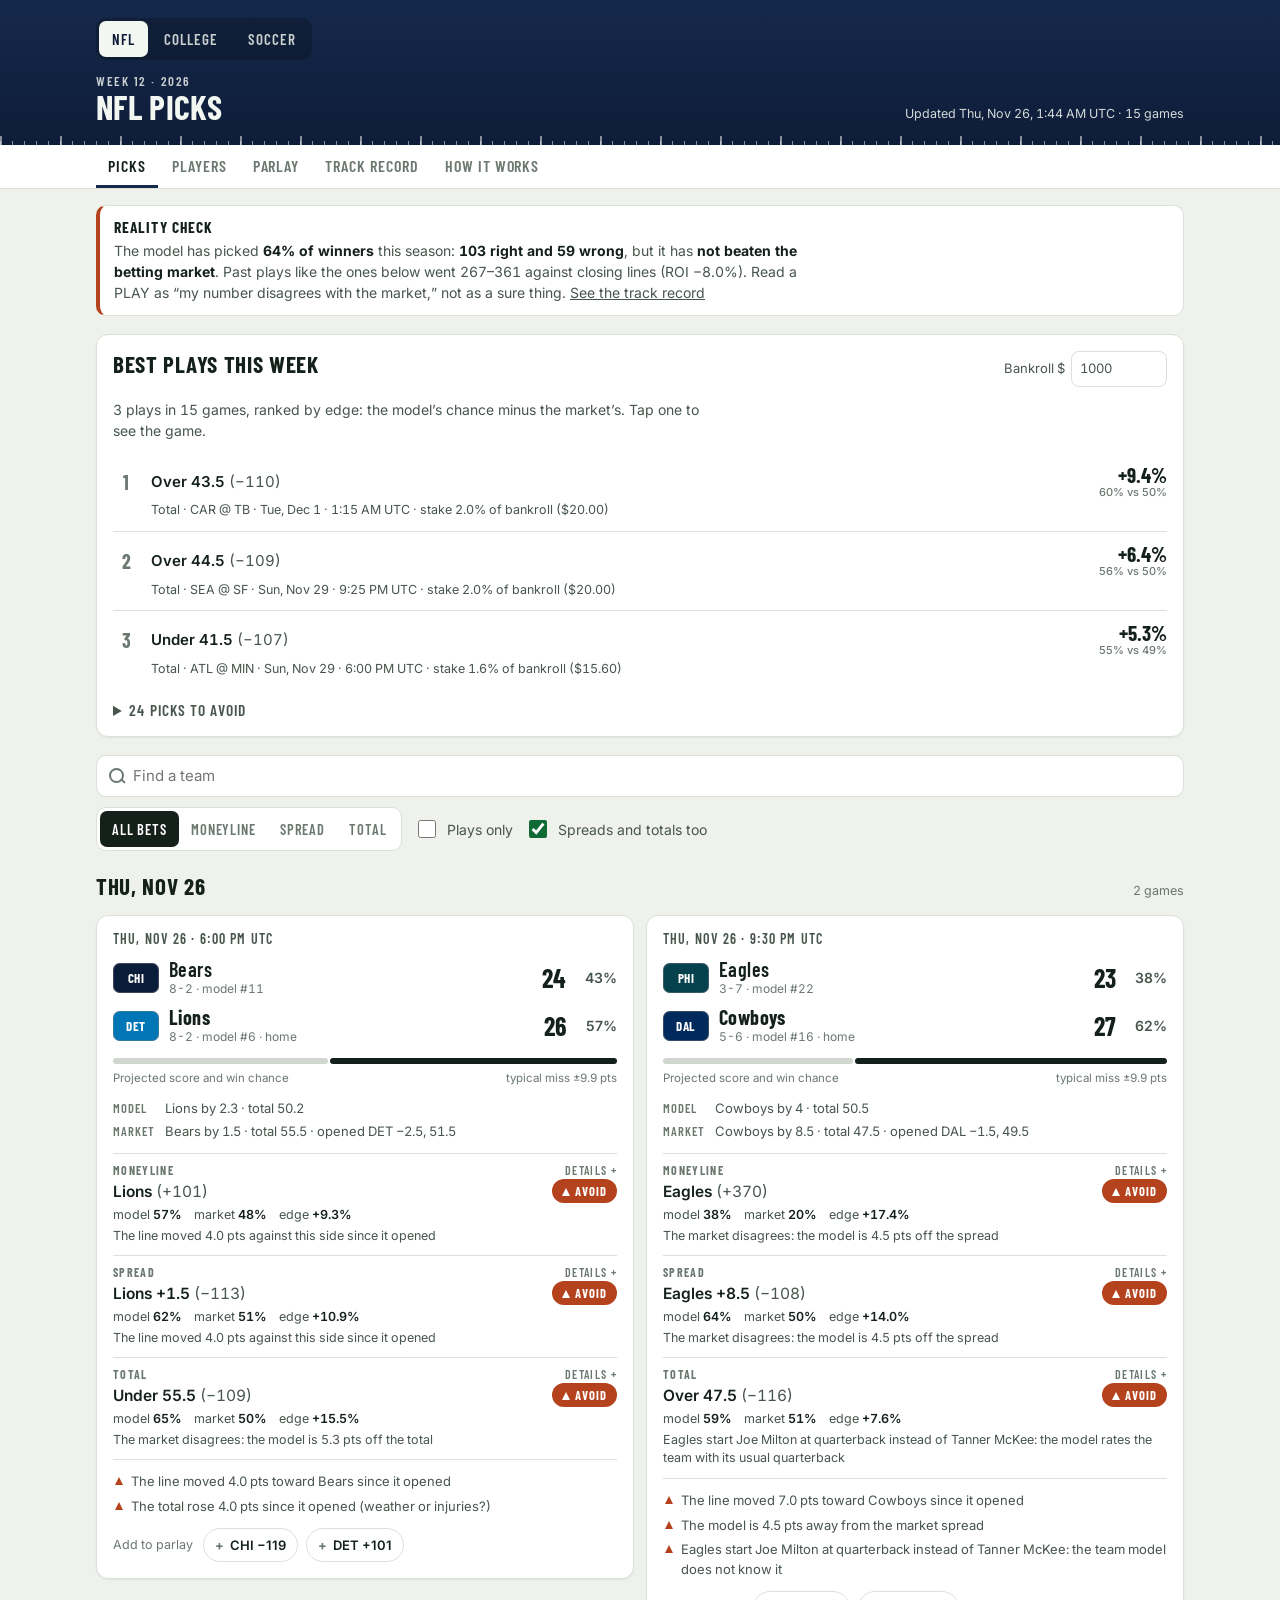
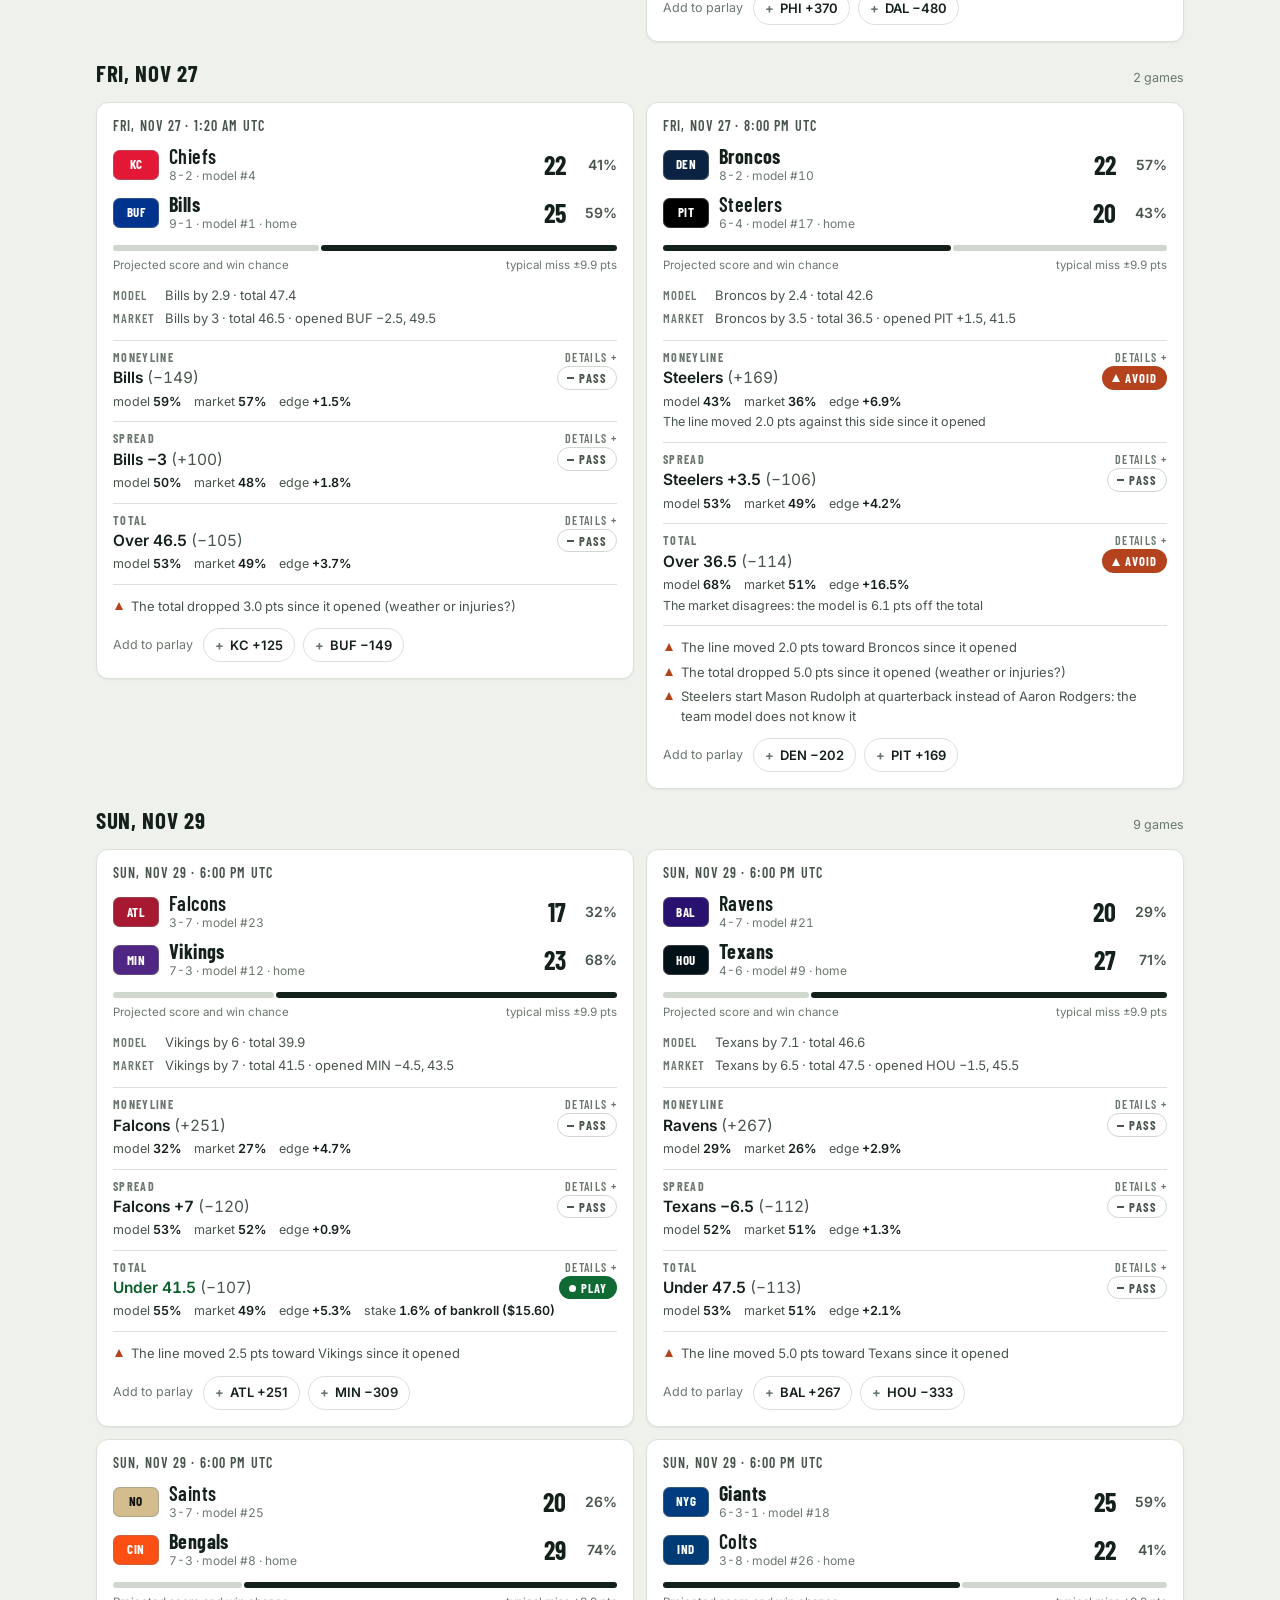
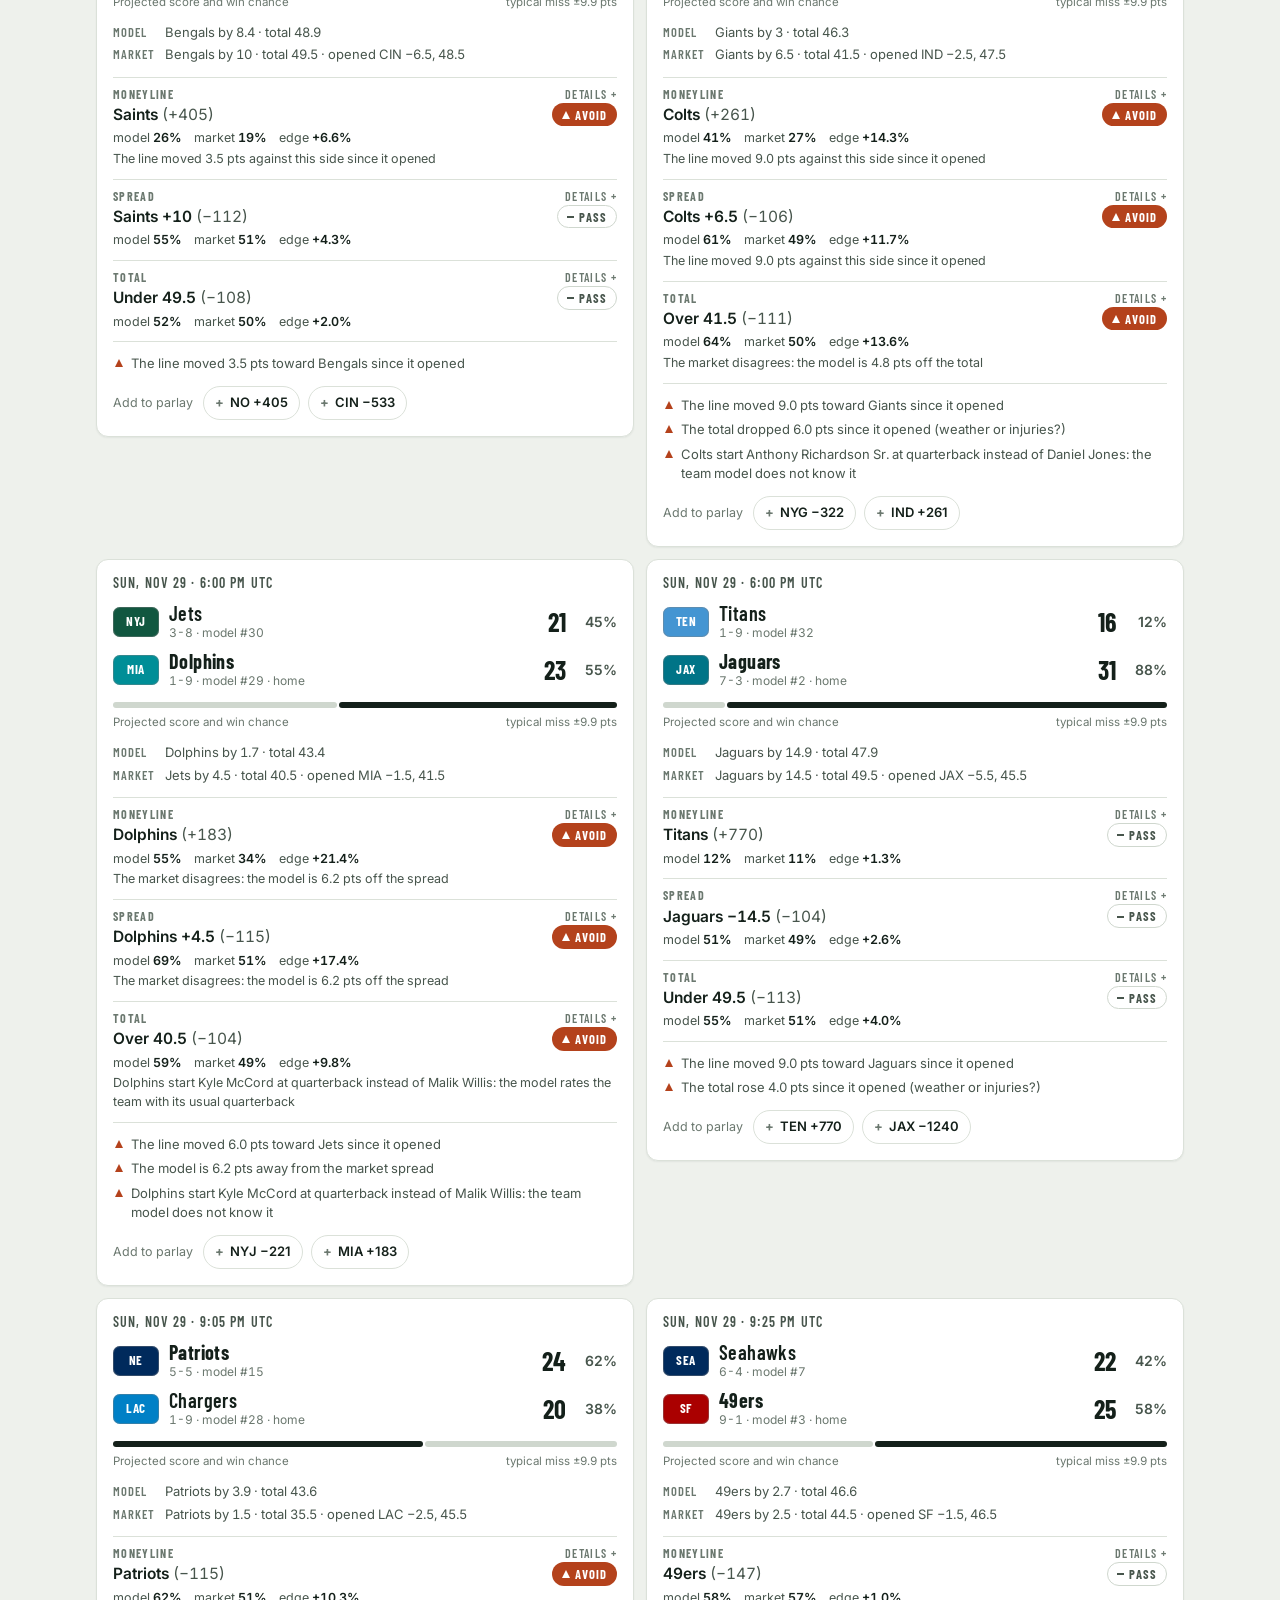
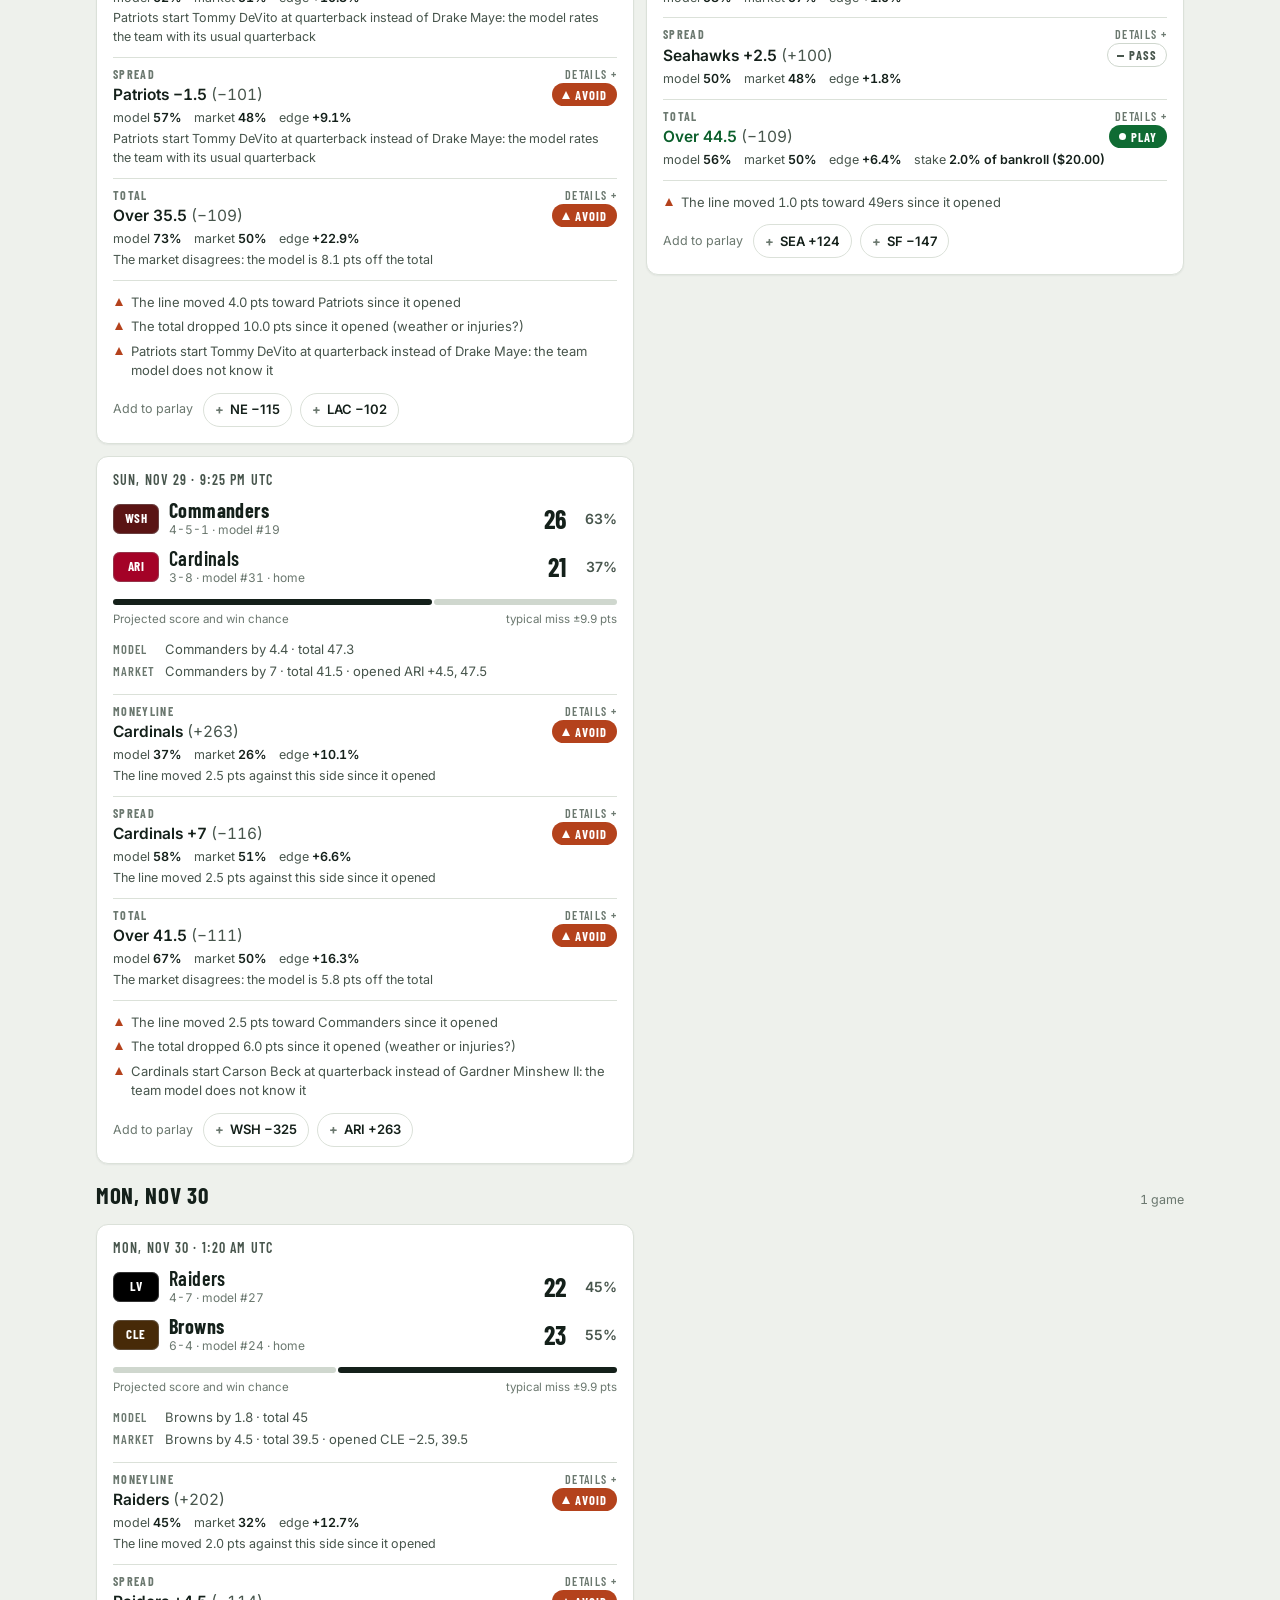
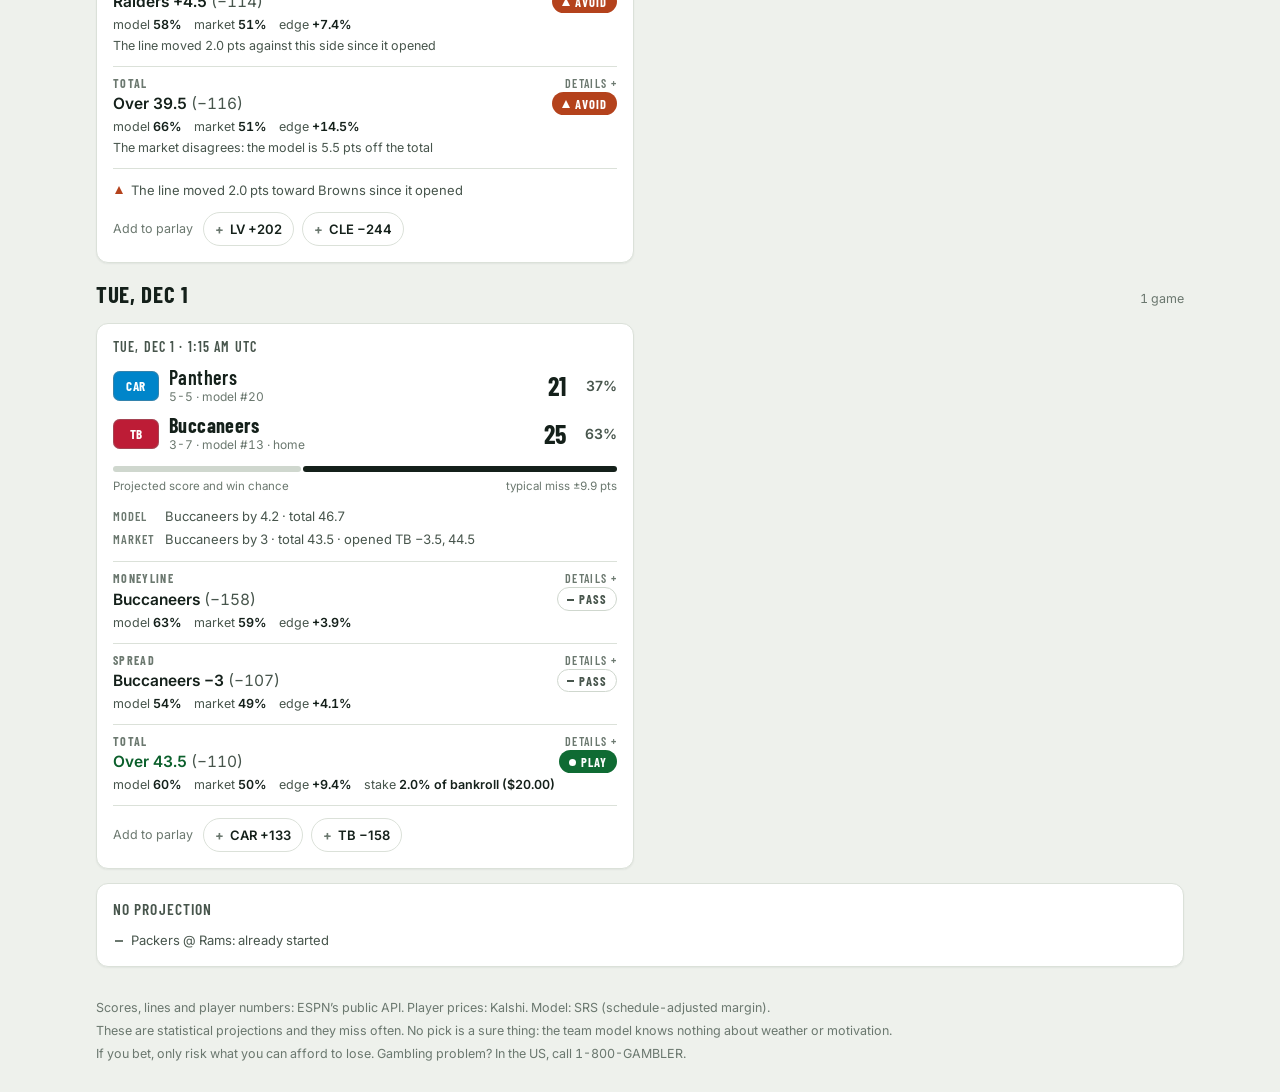
==== commit ed80123c: "Show NFL players and European soccer on the site The site now has three sections, each with its own " ====
--- a/cfb-picks/site/index.html
+++ b/cfb-picks/site/index.html
@@ -3,9 +3,9 @@
 <head>
 <meta charset="utf-8">
 <meta name="viewport" content="width=device-width, initial-scale=1, viewport-fit=cover">
-<meta name="description" content="Weekly college football and NFL projections: projected scores, win probabilities and how they compare with the betting market.">
+<meta name="description" content="Weekly NFL and college football projections, NFL player projections against Kalshi's prices, and European soccer odds.">
 <!-- head:start -->
-<title>CFB &amp; NFL Picks</title>
+<title>NFL, CFB &amp; Soccer Picks</title>
 <meta name="claude:viewport-fit-sides" content="cover">
 <link rel="stylesheet" href="https://fonts.googleapis.com/css2?family=Barlow+Condensed:wght@500;600;700&family=Inter:wght@400;500;600;700&display=swap">
 <!-- head:end -->
@@ -16,14 +16,15 @@
 <header class="field">
   <div class="wrap">
     <nav class="sports" aria-label="League">
-      <a href="#cfb-picks" data-sport="cfb">College football</a>
       <a href="#nfl-picks" data-sport="nfl">NFL</a>
+      <a href="#cfb-picks" data-sport="cfb" aria-label="College football">College</a>
+      <a href="#soccer-picks" data-sport="soccer" aria-label="European soccer">Soccer</a>
     </nav>
   </div>
   <div class="wrap field-inner">
     <div>
-      <p class="eyebrow" id="hdr-week">College football</p>
-      <h1 id="hdr-title">CFB Picks</h1>
+      <p class="eyebrow" id="hdr-week">NFL</p>
+      <h1 id="hdr-title">NFL Picks</h1>
     </div>
     <p class="field-meta" id="hdr-meta">Loading…</p>
   </div>
@@ -31,21 +32,16 @@
 </header>
 
 <nav class="tabs" aria-label="Sections">
-  <div class="wrap tabs-inner">
-    <a href="#picks" data-view="picks">Picks</a>
-    <a href="#parlay" data-view="parlay">Parlay<span class="count" id="parlay-count" hidden></span></a>
-    <a href="#record" data-view="record">Track record</a>
-    <a href="#how" data-view="how">How it works</a>
-  </div>
+  <div class="wrap tabs-inner"></div>
 </nav>
 
 <main class="wrap" id="view" tabindex="-1">
-  <p class="loading">Loading this week's picks…</p>
+  <p class="loading">Loading…</p>
 </main>
 
 <footer class="wrap foot">
   <p id="foot-gen"></p>
-  <p>These are statistical projections and they miss often. No pick is a sure thing: the model knows nothing about injuries, weather or motivation.</p>
+  <p id="foot-note">These are statistical projections and they miss often. No pick is a sure thing.</p>
   <p>If you bet, only risk what you can afford to lose. Gambling problem? In the US, call 1-800-GAMBLER.</p>
 </footer>
 
--- a/cfb-picks/site/styles.css
+++ b/cfb-picks/site/styles.css
@@ -1,5 +1,6 @@
-/* Layout: a "field" band on top with the league switch, sticky tabs, then one
-   column of cards (two columns on wide screens). Numbers use tabular figures. */
+/* Layout: a "field" band on top with the section switch, sticky tabs, then one
+   column of cards (two columns on wide screens). Numbers use tabular figures.
+   Each section has its own band: a college field, an NFL night game, a soccer pitch. */
 :root {
   --bg: #eef1ec;
   --surface: #ffffff;
@@ -13,6 +14,14 @@
   --field-2: #174a2f;
   --field-ink: #f3f7f1;
   --chalk: rgba(255, 255, 255, 0.5);
+  --tab: #1d5b3a;
+  --nfl-1: #15294c;
+  --nfl-2: #0e1c38;
+  --nfl-tab: #15294c;
+  --pitch-1: #1f6d3b;
+  --pitch-2: #175830;
+  --pitch-tab: #1f6d3b;
+  --stripe: rgba(255, 255, 255, 0.055);
   --play-bg: #0f6b33;
   --play-fg: #ffffff;
   --play-soft: #e3f2e7;
@@ -45,6 +54,14 @@
     --field-2: #123623;
     --field-ink: #eef4ec;
     --chalk: rgba(255, 255, 255, 0.34);
+    --tab: #5fce85;
+    --nfl-1: #1b3665;
+    --nfl-2: #13284d;
+    --nfl-tab: #8fb2ea;
+    --pitch-1: #1b5c33;
+    --pitch-2: #144827;
+    --pitch-tab: #5fce85;
+    --stripe: rgba(255, 255, 255, 0.04);
     --play-bg: #2faa58;
     --play-fg: #06140b;
     --play-soft: #16301f;
@@ -74,6 +91,14 @@
   --field-2: #123623;
   --field-ink: #eef4ec;
   --chalk: rgba(255, 255, 255, 0.34);
+  --tab: #5fce85;
+  --nfl-1: #1b3665;
+  --nfl-2: #13284d;
+  --nfl-tab: #8fb2ea;
+  --pitch-1: #1b5c33;
+  --pitch-2: #144827;
+  --pitch-tab: #5fce85;
+  --stripe: rgba(255, 255, 255, 0.04);
   --play-bg: #2faa58;
   --play-fg: #06140b;
   --play-soft: #16301f;
@@ -90,6 +115,11 @@
   color-scheme: dark;
 }
 
+/* The section in the URL picks the band. These come after the theme blocks on purpose:
+   they only point at tokens, and each token already has a light and a dark value. */
+:root[data-sport="nfl"] { --field: var(--nfl-1); --field-2: var(--nfl-2); --tab: var(--nfl-tab); }
+:root[data-sport="soccer"] { --field: var(--pitch-1); --field-2: var(--pitch-2); --tab: var(--pitch-tab); }
+
 * { box-sizing: border-box; }
 html { -webkit-text-size-adjust: 100%; }
 body {
@@ -147,6 +177,9 @@
     repeating-linear-gradient(90deg, var(--chalk) 0 2px, transparent 2px 60px) 0 100% / 100% 9px no-repeat,
     repeating-linear-gradient(90deg, var(--chalk) 0 1px, transparent 1px 12px) 0 100% / 100% 4px no-repeat;
 }
+/* A pitch has mowing stripes and a touchline instead of yard marks. */
+:root[data-sport="soccer"] .field { background: repeating-linear-gradient(90deg, var(--stripe) 0 56px, transparent 56px 112px), linear-gradient(180deg, var(--field), var(--field-2)); }
+:root[data-sport="soccer"] .hashmarks { background: linear-gradient(var(--chalk), var(--chalk)) 0 100% / 100% 2px no-repeat; }
 
 .tabs {
   position: sticky;
@@ -168,7 +201,7 @@
   color: var(--muted);
   border-bottom: 3px solid transparent;
 }
-.tabs a[aria-current="page"] { color: var(--ink); border-bottom-color: var(--field); }
+.tabs a[aria-current="page"] { color: var(--ink); border-bottom-color: var(--tab); }
 .count { font: 700 12px/1 var(--body); letter-spacing: 0; background: var(--ink); color: var(--surface); border-radius: 999px; padding: 3px 6px; }
 
 main { padding-block: 16px 28px; display: flex; flex-direction: column; gap: 18px; min-height: 50vh; }
@@ -258,12 +291,14 @@
 .playrow .edge { font: 700 21px/1 var(--display); text-align: right; white-space: nowrap; }
 .playrow .edge small { display: block; font: 500 11px/1.3 var(--body); color: var(--muted); letter-spacing: 0; }
 .playrow .ctx { grid-column: 2 / 4; font-size: 12.5px; color: var(--ink-2); }
+.playrow .edge.pos { color: var(--good-ink); }
 .more { align-self: flex-start; }
 
 /* ------------------------------------------------------------------- cards */
 .day { display: flex; align-items: baseline; gap: 10px; padding-top: 4px; }
 .day .small { margin-left: auto; }
 .cards { display: grid; grid-template-columns: repeat(auto-fill, minmax(min(100%, 430px), 1fr)); gap: 12px; align-items: start; }
+.cards.wide { grid-template-columns: repeat(auto-fill, minmax(min(100%, 500px), 1fr)); }
 .game { gap: 12px; scroll-margin-top: 64px; }
 .game.flash { outline: 3px solid var(--focus); outline-offset: 2px; }
 .game-top { display: flex; justify-content: space-between; align-items: center; gap: 8px; }
@@ -282,6 +317,7 @@
 .wpbar { display: flex; gap: 2px; height: 6px; }
 .wpbar i { display: block; height: 100%; background: var(--track); border-radius: 3px; min-width: 2px; }
 .wpbar i.fav { background: var(--ink); }
+.wpbar.three i.draw { background: var(--muted); }
 .cap { display: flex; justify-content: space-between; gap: 10px; font-size: 11.5px; color: var(--muted); margin-top: -6px; }
 
 .lines { display: grid; grid-template-columns: auto minmax(0, 1fr); gap: 3px 10px; font-size: 13px; color: var(--ink-2); }
@@ -302,6 +338,12 @@
 .mkt.is-play > summary .mkt-pick { color: var(--good-ink); }
 .mkt-body { padding: 2px 0 12px; font-size: 13.5px; color: var(--ink-2); display: flex; flex-direction: column; gap: 8px; }
 .mkt-body ul { margin: 0; padding-left: 18px; display: flex; flex-direction: column; gap: 3px; }
+.mkt.pl .mkt-sub span { white-space: nowrap; }
+.mkt.flash { outline: 3px solid var(--focus); outline-offset: 2px; border-radius: 6px; }
+.ladder > summary { padding: 4px 0; text-decoration: underline; text-underline-offset: 3px; }
+.ladder[open] > summary { margin-bottom: 6px; }
+.pick { flex: 1 1 240px; min-width: 0; }
+.pick select { width: 100%; max-width: 460px; min-height: 42px; padding: 9px 12px; border: 1px solid var(--line); border-radius: 10px; background: var(--surface); }
 .why { background: var(--surface-2); border-radius: 8px; padding: 10px 12px; }
 .why.play { background: var(--play-soft); }
 .why.avoid { background: var(--avoid-soft); }
@@ -327,6 +369,7 @@
 th:first-child, td:first-child { text-align: left; padding-left: 0; }
 td:last-child, th:last-child { padding-right: 0; }
 td.wrapcell { white-space: normal; min-width: 120px; }
+.mini td.wrapcell { min-width: 96px; }
 tr.hl td { background: var(--surface-2); }
 tbody tr:last-child td { border-bottom: 0; }
 .scroll { overflow-x: auto; }
